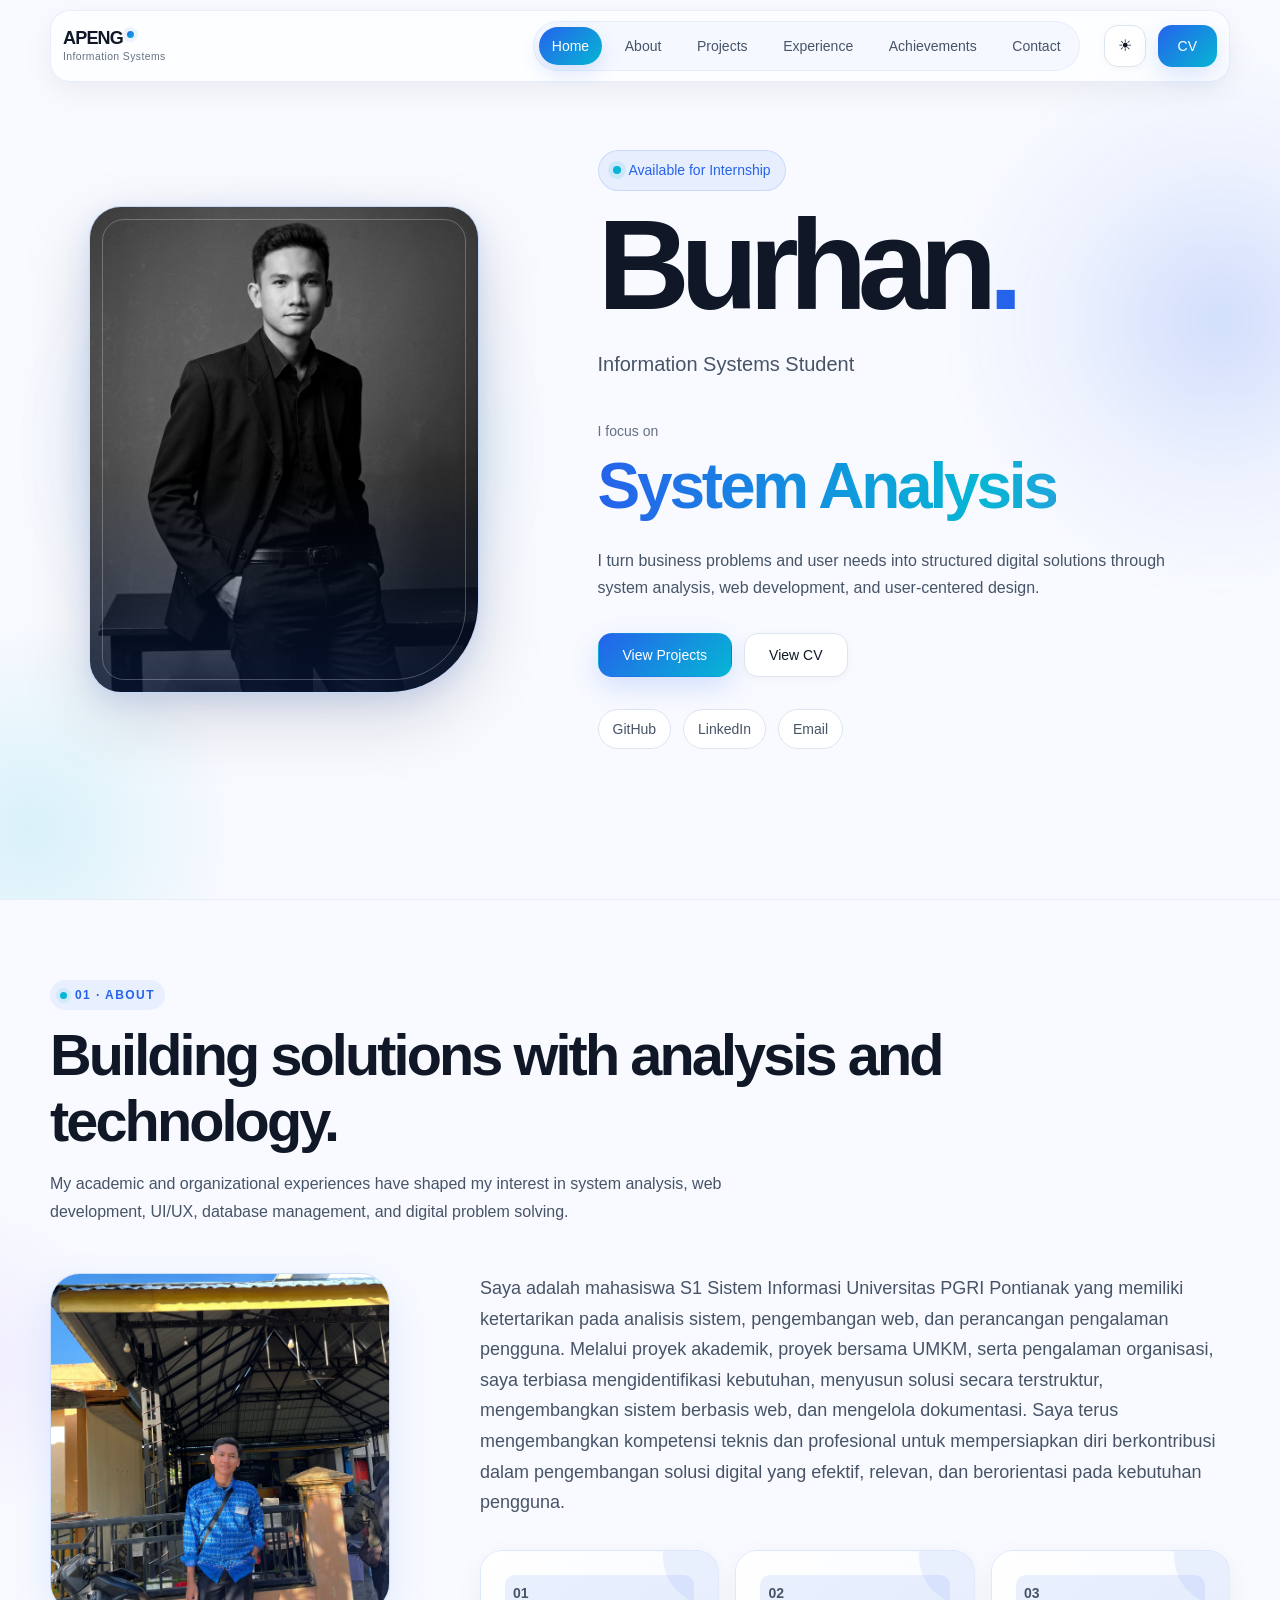
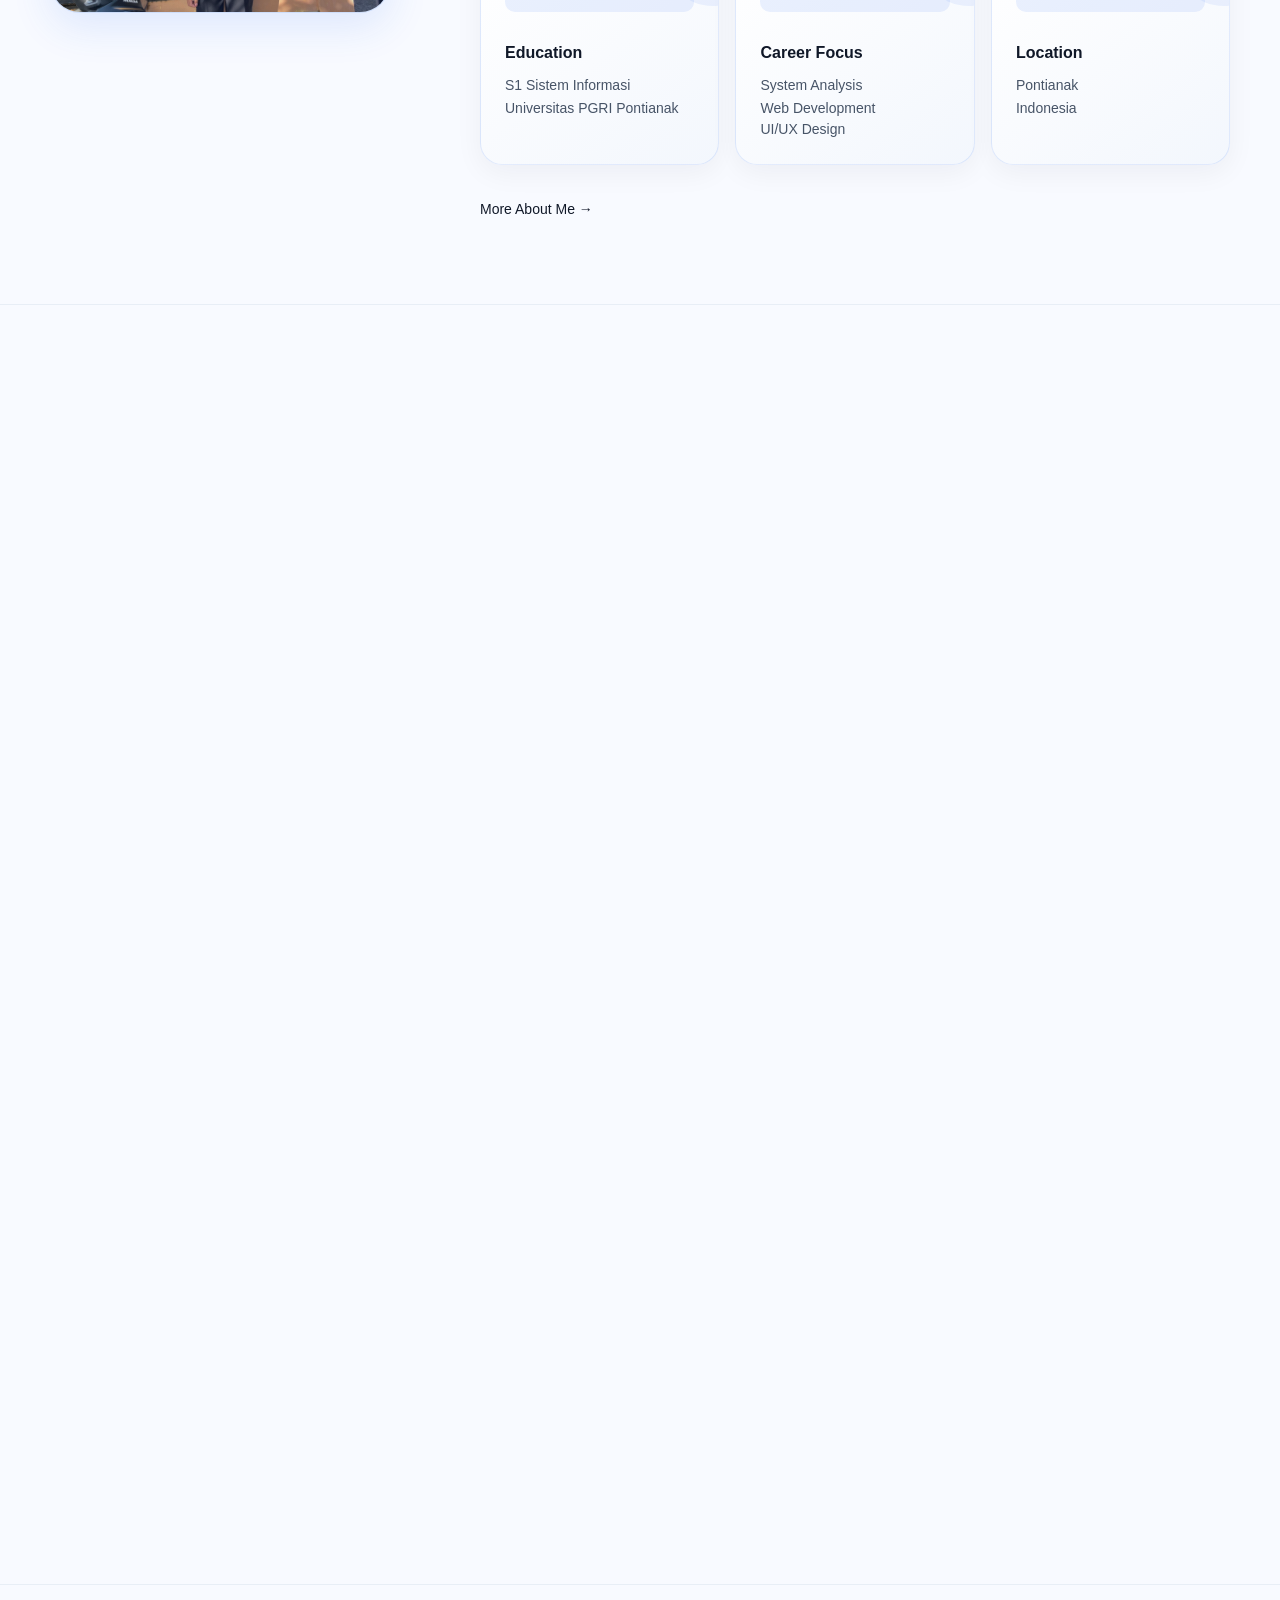
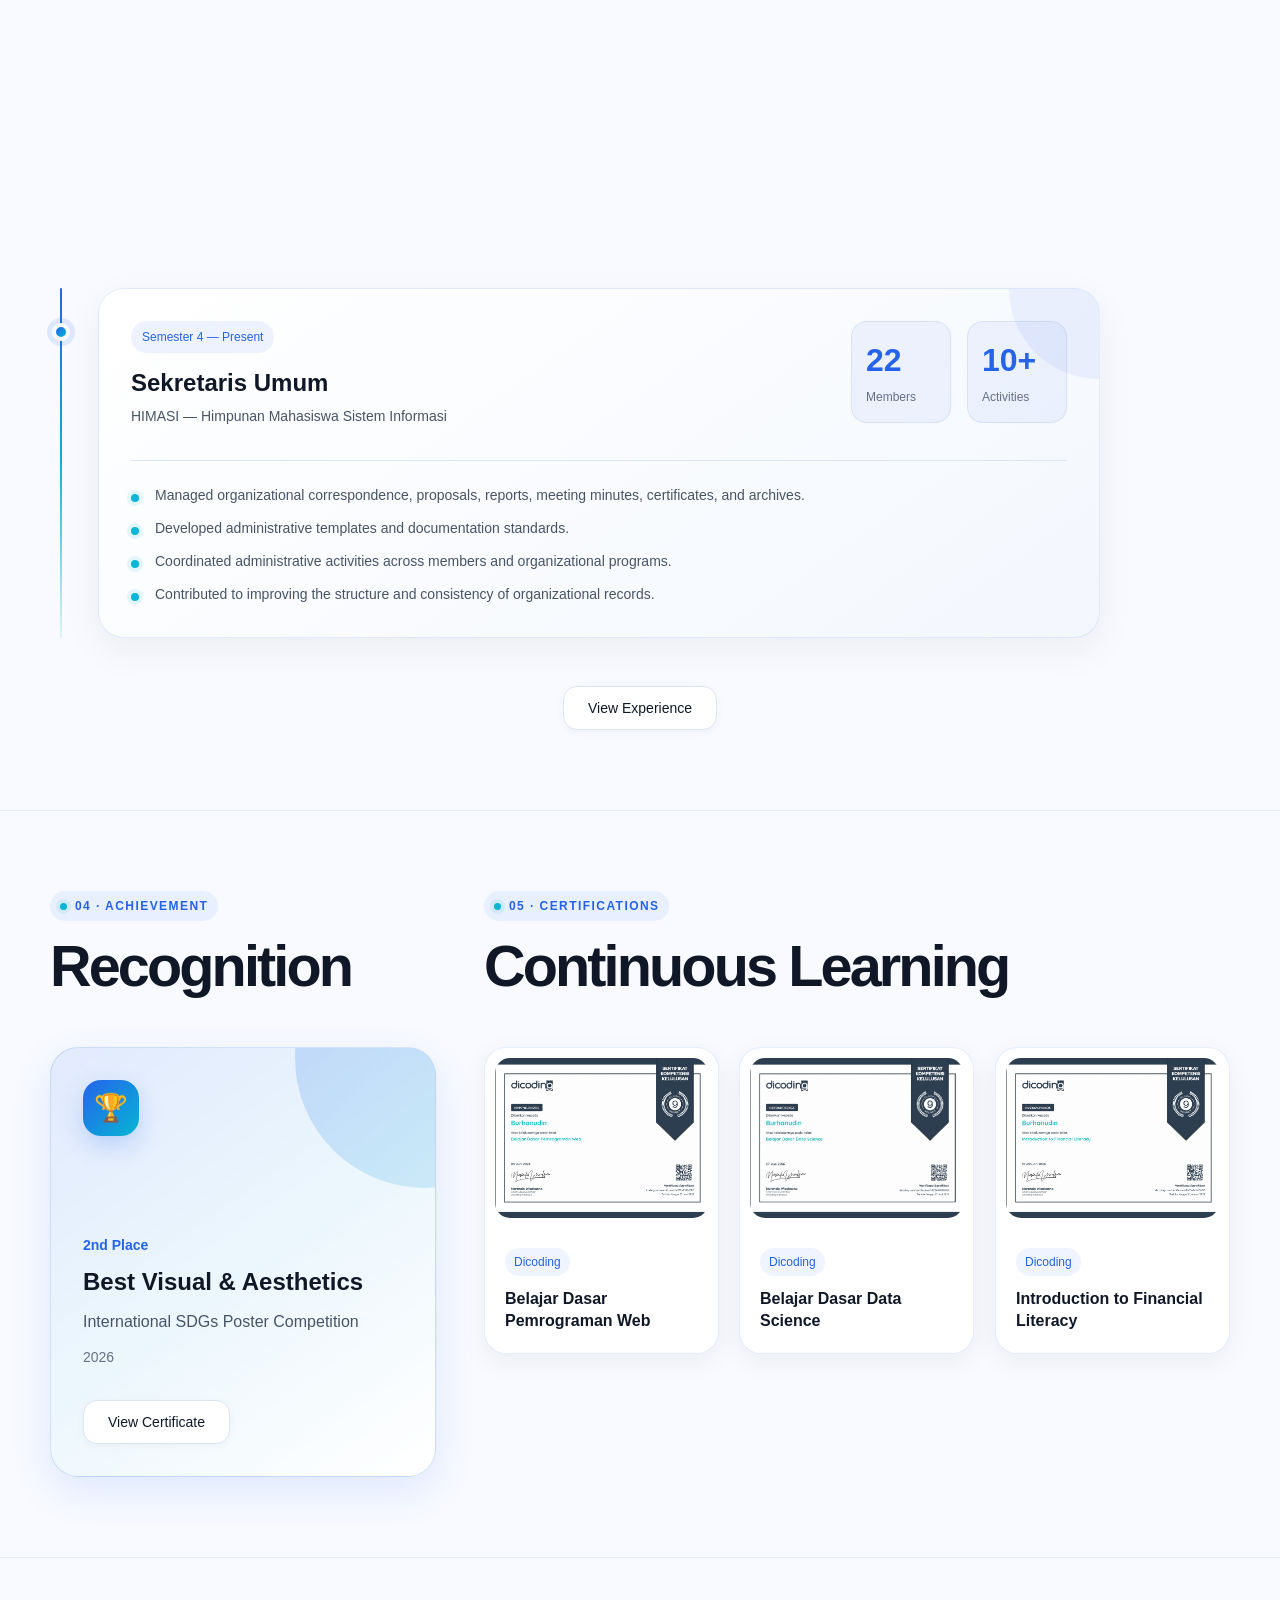
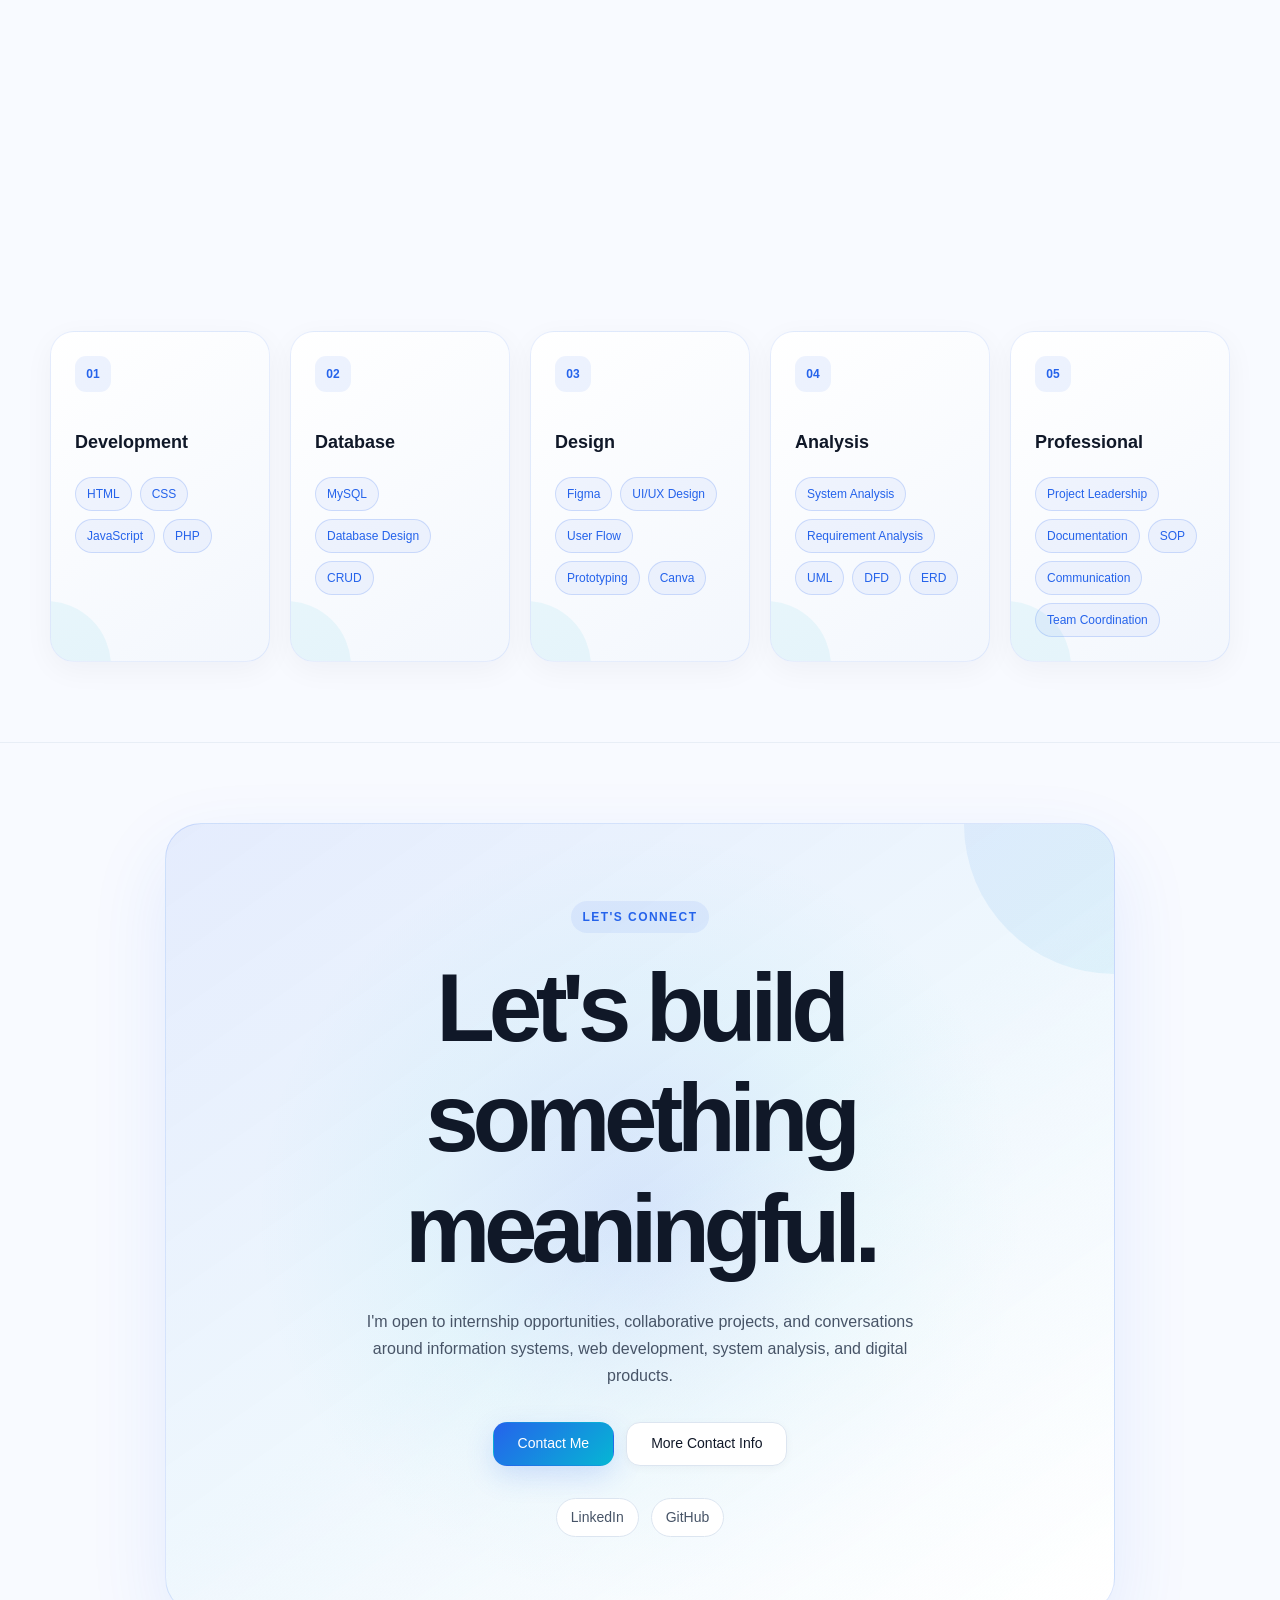
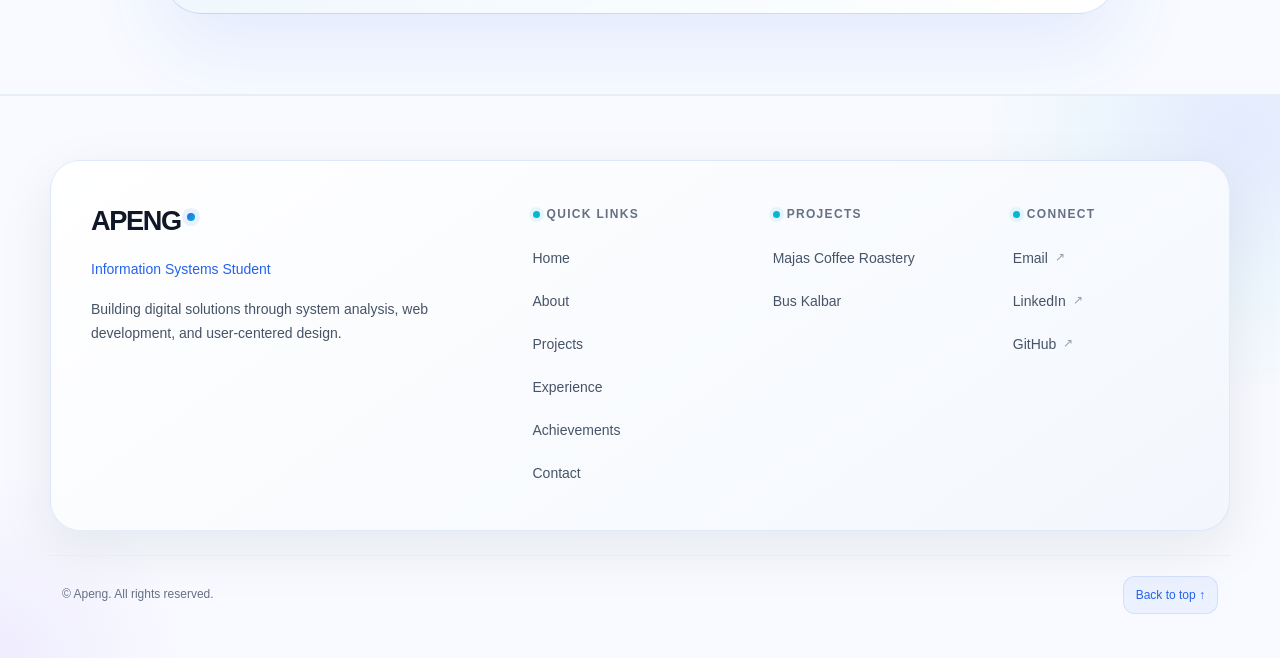
==== index.html @ 3a29b1e9 "Add files via upload" ====
<!DOCTYPE html>
<html lang="id">

<head>

    <meta charset="UTF-8">

    <meta
        name="viewport"
        content="width=device-width, initial-scale=1.0"
    >

    <meta
        name="description"
        content="Portfolio mahasiswa Sistem Informasi yang berfokus pada System Analysis, Web Development, UI/UX Design, dan Project Leadership."
    >

    <meta
        name="keywords"
        content="System Analyst, Web Developer, UI UX, Information Systems, Portfolio, PHP, MySQL, Figma"
    >

    <meta
        name="author"
        content="Apeng"
    >

    <title>
        Apeng | Information Systems Portfolio
    </title>

    <link
        rel="icon"
        href="assets/icons/favicon.svg"
        type="image/svg+xml"
    >


    <!-- =====================================================
         PREVENT THEME FLASH
    ====================================================== -->

    <script>
        (function () {

            const savedTheme =
                localStorage.getItem("portfolio-theme");

            const systemDark =
                window.matchMedia(
                    "(prefers-color-scheme: dark)"
                ).matches;

            if (
                savedTheme === "dark" ||
                (!savedTheme && systemDark)
            ) {

                document.documentElement
                    .classList
                    .add("dark");

            }

        })();
    </script>


    <!-- =====================================================
         CSS
    ====================================================== -->

    <link
        rel="stylesheet"
        href="css/variables.css"
    >

    <link
        rel="stylesheet"
        href="css/theme.css"
    >

    <link
        rel="stylesheet"
        href="css/main.css"
    >

    <link
        rel="stylesheet"
        href="css/navbar.css"
    >

    <link
        rel="stylesheet"
        href="css/footer.css"
    >

    <link
        rel="stylesheet"
        href="css/pages/home.css"
    >

    <link
        rel="stylesheet"
        href="css/animations.css"
    >

    <!-- Responsive wajib paling akhir -->
    <link
        rel="stylesheet"
        href="css/responsive.css"
    >

</head>


<body>


    <!-- =====================================================
         NAVBAR
    ====================================================== -->

    <header
        id="navbar-container"
        class="site-header"
    >
    </header>



    <!-- =====================================================
         MAIN
    ====================================================== -->

    <main>


        <!-- =================================================
             HERO
        ================================================== -->

        <section
            class="hero section"
            id="home"
        >

            <div class="container hero-container">


                <div class="hero-image">

                    <div class="hero-image-wrapper">

                        <img
                            src="assets/images/profile/foto utama.jpg"
                            alt="Foto profil Burhan"
                            loading="eager"
                        >

                    </div>

                </div>



                <div class="hero-content">

                    <p class="hero-greeting">
                        Available for Internship
                    </p>


                    <h1 class="hero-name">
                        Burhan<span class="hero-name-dot">.</span>
                    </h1>


                    <p class="hero-position">
                        Information Systems Student
                    </p>



                    <div class="hero-focus">

                        <span class="hero-focus-label">
                            I focus on
                        </span>

                        <h2
                            class="hero-animated-text"
                            id="animated-text"
                            aria-live="polite"
                        >
                            System Analysis
                        </h2>

                    </div>



                    <p class="hero-description">
                        I turn business problems and user needs into
                        structured digital solutions through system analysis,
                        web development, and user-centered design.
                    </p>



                    <div class="hero-actions">

                        <a
                            href="#projects"
                            class="btn btn-primary"
                        >
                            View Projects
                        </a>

                        <a
                            href="assets/documents/cv.pdf"
                            class="btn btn-secondary"
                            target="_blank"
                            rel="noopener noreferrer"
                        >
                            View CV
                        </a>

                    </div>



                    <div class="hero-socials">

                        <a
                            href="#"
                            aria-label="GitHub"
                            class="social-link"
                            target="_blank"
                            rel="noopener noreferrer"
                        >
                            GitHub
                        </a>

                        <a
                            href="#"
                            aria-label="LinkedIn"
                            class="social-link"
                            target="_blank"
                            rel="noopener noreferrer"
                        >
                            LinkedIn
                        </a>

                        <a
                            href="mailto:burhanudinpmk@gmail.com"
                            aria-label="Email"
                            class="social-link"
                        >
                            Email
                        </a>

                    </div>

                </div>

            </div>

        </section>



        <!-- =================================================
             ABOUT
        ================================================== -->

        <section
            class="about section"
            id="about"
        >

            <div class="container">

                <div class="section-header reveal">

                    <span class="section-number">
                        01 · About
                    </span>

                    <h2 class="section-title">
                        Building solutions with analysis and technology.
                    </h2>

                    <p class="section-description">
                        My academic and organizational experiences have
                        shaped my interest in system analysis,
                        web development, UI/UX, database management,
                        and digital problem solving.
                    </p>

                </div>



                <div class="about-layout">


                    <div class="about-image reveal reveal-left">

                        <img
                            src="assets/images/profile/fotokece.jpeg"
                            alt="Burhan - Mahasiswa Sistem Informasi"
                            loading="lazy"
                        >

                    </div>



                    <div class="about-content reveal reveal-right">

                        <p class="about-description">
                            Saya adalah mahasiswa S1 Sistem Informasi Universitas PGRI Pontianak
                            yang memiliki ketertarikan pada analisis sistem, pengembangan web,
                            dan perancangan pengalaman pengguna. Melalui proyek akademik,
                            proyek bersama UMKM, serta pengalaman organisasi, saya terbiasa
                            mengidentifikasi kebutuhan, menyusun solusi secara terstruktur,
                            mengembangkan sistem berbasis web, dan mengelola dokumentasi.
                            Saya terus mengembangkan kompetensi teknis dan profesional untuk
                            mempersiapkan diri berkontribusi dalam pengembangan solusi digital
                            yang efektif, relevan, dan berorientasi pada kebutuhan pengguna.
                        </p>



                        <div class="about-cards">

                            <article class="info-card">

                                <span class="info-card-icon">
                                    01
                                </span>

                                <h3>
                                    Education
                                </h3>

                                <p>
                                    S1 Sistem Informasi
                                </p>

                                <span>
                                    Universitas PGRI Pontianak
                                </span>

                            </article>



                            <article class="info-card">

                                <span class="info-card-icon">
                                    02
                                </span>

                                <h3>
                                    Career Focus
                                </h3>

                                <p>
                                    System Analysis
                                </p>

                                <span>
                                    Web Development
                                </span>

                                <span>
                                    UI/UX Design
                                </span>

                            </article>



                            <article class="info-card">

                                <span class="info-card-icon">
                                    03
                                </span>

                                <h3>
                                    Location
                                </h3>

                                <p>
                                    Pontianak
                                </p>

                                <span>
                                    Indonesia
                                </span>

                            </article>

                        </div>



                        <a
                            href="about.html"
                            class="text-link"
                        >
                            More About Me →
                        </a>

                    </div>

                </div>

            </div>

        </section>



        <!-- =================================================
             FEATURED PROJECTS
        ================================================== -->

        <section
            class="projects section"
            id="projects"
        >

            <div class="container">

                <div class="section-header reveal">

                    <span class="section-number">
                        02 · Projects
                    </span>

                    <h2 class="section-title">
                        Selected work that shows how I solve problems.
                    </h2>

                    <p class="section-description">
                        Projects focused on system analysis,
                        web development, user experience,
                        and real-world implementation.
                    </p>

                </div>



                <div class="projects-grid">


                    <!-- MAJAS COFFEE -->

                    <article class="project-card reveal">

                        <a
                            href="projects/majas-coffee-roastery.html"
                            class="project-image"
                        >

                            <img
                                src="assets/images/projects/majas/web.jpg"
                                alt="Website Majas Coffee Roastery"
                                loading="lazy"
                            >

                            <span class="project-category">
                                Real Client Project
                            </span>

                        </a>


                        <div class="project-content">

                            <span class="project-number">
                                01
                            </span>

                            <h3 class="project-title">
                                Majas Coffee Roastery
                            </h3>

                            <p class="project-description">
                                Dynamic company profile and product
                                management system developed for a real
                                UMKM client to strengthen digital presence,
                                information clarity, and catalog management.
                            </p>


                            <div class="project-tags">

                                <span>PHP</span>
                                <span>MySQL</span>
                                <span>JavaScript</span>
                                <span>System Analysis</span>

                            </div>


                            <div class="project-footer">

                                <span class="project-role">
                                    Project Leader & Developer
                                </span>

                                <a
                                    href="projects/majas-coffee-roastery.html"
                                    class="text-link"
                                >
                                    View Case Study →
                                </a>

                            </div>

                        </div>

                    </article>



                    <!-- BUS KALBAR -->

                    <article class="project-card reveal">

                        <a
                            href="projects/bus-kalbar.html"
                            class="project-image"
                        >

                            <img
                                src="assets/images/projects/bus-kalbar/buskalbar desain.jpg"
                                alt="UI UX Bus Kalbar"
                                loading="lazy"
                            >

                            <span class="project-category">
                                UI/UX Project
                            </span>

                        </a>


                        <div class="project-content">

                            <span class="project-number">
                                02
                            </span>

                            <h3 class="project-title">
                                Bus Kalbar
                            </h3>

                            <p class="project-description">
                                Mobile bus ticket booking concept designed
                                to simplify the reservation flow from bus
                                search and seat selection to payment
                                and digital ticket.
                            </p>


                            <div class="project-tags">

                                <span>Figma</span>
                                <span>User Flow</span>
                                <span>Prototype</span>
                                <span>Usability Testing</span>

                            </div>


                            <div class="project-footer">

                                <span class="project-role">
                                    Individual UI/UX Project
                                </span>

                                <a
                                    href="projects/bus-kalbar.html"
                                    class="text-link"
                                >
                                    View Case Study →
                                </a>

                            </div>

                        </div>

                    </article>

                </div>



                <div class="section-action reveal">

                    <a
                        href="projects.html"
                        class="btn btn-secondary"
                    >
                        Explore All Projects
                    </a>

                </div>

            </div>

        </section>



        <!-- =================================================
             EXPERIENCE
        ================================================== -->

        <section
            class="experience section"
            id="experience"
        >

            <div class="container">

                <div class="section-header reveal">

                    <span class="section-number">
                        03 · Experience
                    </span>

                    <h2 class="section-title">
                        Leadership, documentation,
                        and organizational systems.
                    </h2>

                </div>



                <div class="experience-timeline">

                    <article class="experience-item reveal">

                        <div class="timeline-marker"></div>


                        <div class="experience-content">

                            <div class="experience-header">

                                <div>

                                    <span class="experience-period">
                                        Semester 4 — Present
                                    </span>

                                    <h3>
                                        Sekretaris Umum
                                    </h3>

                                    <p class="experience-organization">
                                        HIMASI — Himpunan Mahasiswa Sistem Informasi
                                    </p>

                                </div>



                                <div class="experience-stats">

                                    <div class="stat">

                                        <strong>
                                            22
                                        </strong>

                                        <span>
                                            Members
                                        </span>

                                    </div>

                                    <div class="stat">

                                        <strong>
                                            10+
                                        </strong>

                                        <span>
                                            Activities
                                        </span>

                                    </div>

                                </div>

                            </div>



                            <ul class="experience-list">

                                <li>
                                    Managed organizational correspondence,
                                    proposals, reports, meeting minutes,
                                    certificates, and archives.
                                </li>

                                <li>
                                    Developed administrative templates
                                    and documentation standards.
                                </li>

                                <li>
                                    Coordinated administrative activities
                                    across members and organizational programs.
                                </li>

                                <li>
                                    Contributed to improving the structure
                                    and consistency of organizational records.
                                </li>

                            </ul>

                        </div>

                    </article>

                </div>



                <div class="section-action reveal">

                    <a
                        href="experience.html"
                        class="btn btn-secondary"
                    >
                        View Experience
                    </a>

                </div>

            </div>

        </section>



        <!-- =================================================
             ACHIEVEMENT & CERTIFICATIONS
        ================================================== -->

        <section
            class="credentials section"
            id="achievements"
        >

            <div class="container">


                <div class="credentials-grid">


                    <!-- =====================================
                         ACHIEVEMENT
                    ====================================== -->

                    <div class="achievement-area">


                        <div class="section-header reveal">

                            <span class="section-number">
                                04 · Achievement
                            </span>

                            <h2 class="section-title">
                                Recognition
                            </h2>

                        </div>



                        <article class="achievement-card reveal">

                            <div class="achievement-icon">
                                🏆
                            </div>

                            <span class="achievement-place">
                                2nd Place
                            </span>

                            <h3>
                                Best Visual &amp; Aesthetics
                            </h3>

                            <p>
                                International SDGs Poster Competition
                            </p>

                            <span class="achievement-year">
                                2026
                            </span>


                            <!--
                                Hanya membuka modal viewer.
                                Tidak memiliki link download.
                            -->

                            <button
                                type="button"
                                class="btn btn-secondary certificate-trigger"
                                data-certificate="assets/images/achievements/sertifikat-poster.jpeg"
                                data-title="2nd Place — Best Visual & Aesthetics"
                                data-provider="International SDGs Poster Competition"
                                aria-label="View SDGs competition certificate"
                            >
                                View Certificate
                            </button>

                        </article>

                    </div>



                    <!-- =====================================
                         CERTIFICATIONS
                    ====================================== -->

                    <div
                        class="certifications-area"
                        id="certifications"
                    >


                        <div class="section-header reveal">

                            <span class="section-number">
                                05 · Certifications
                            </span>

                            <h2 class="section-title">
                                Continuous Learning
                            </h2>

                        </div>



                        <div class="certifications-grid">


                            <!-- =============================
                                 DICODING WEB
                            ============================== -->

                            <article class="certificate-card reveal">

                                <button
                                    type="button"
                                    class="certificate-preview certificate-trigger"
                                    data-certificate="assets/images/certifications/sertifikat-web.jpg"
                                    data-title="Belajar Dasar Pemrograman Web"
                                    data-provider="Dicoding Indonesia"
                                    aria-label="View certificate Belajar Dasar Pemrograman Web"
                                >

                                    <img
                                        src="assets/images/certifications/sertifikat-web.jpg"
                                        alt="Sertifikat Belajar Dasar Pemrograman Web Dicoding"
                                        loading="lazy"
                                        draggable="false"
                                    >

                                </button>


                                <div class="certificate-info">

                                    <span>
                                        Dicoding
                                    </span>

                                    <h3>
                                        Belajar Dasar Pemrograman Web
                                    </h3>

                                </div>

                            </article>



                            <!-- =============================
                                 DATA SCIENCE
                            ============================== -->

                            <article class="certificate-card reveal">

                                <button
                                    type="button"
                                    class="certificate-preview certificate-trigger"
                                    data-certificate="assets/images/certifications/sertifikat-datascientice.jpeg"
                                    data-title="Belajar Dasar Data Science"
                                    data-provider="Dicoding Indonesia"
                                    aria-label="View certificate Belajar Dasar Data Science"
                                >

                                    <img
                                        src="assets/images/certifications/sertifikat-datascientice.jpeg"
                                        alt="Sertifikat Belajar Dasar Data Science Dicoding"
                                        loading="lazy"
                                        draggable="false"
                                    >

                                </button>


                                <div class="certificate-info">

                                    <span>
                                        Dicoding
                                    </span>

                                    <h3>
                                        Belajar Dasar Data Science
                                    </h3>

                                </div>

                            </article>



                            <!-- =============================
                                 FINANCIAL LITERACY
                            ============================== -->

                            <article class="certificate-card reveal">

                                <button
                                    type="button"
                                    class="certificate-preview certificate-trigger"
                                    data-certificate="assets/images/certifications/sertifikat-finacy.jpg"
                                    data-title="Introduction to Financial Literacy"
                                    data-provider="Dicoding Indonesia"
                                    aria-label="View certificate Introduction to Financial Literacy"
                                >

                                    <img
                                        src="assets/images/certifications/sertifikat-finacy.jpg"
                                        alt="Sertifikat Introduction to Financial Literacy Dicoding"
                                        loading="lazy"
                                        draggable="false"
                                    >

                                </button>


                                <div class="certificate-info">

                                    <span>
                                        Dicoding
                                    </span>

                                    <h3>
                                        Introduction to Financial Literacy
                                    </h3>

                                </div>

                            </article>

                        </div>

                    </div>

                </div>

            </div>

        </section>

                <!-- =================================================
             SKILLS
        ================================================== -->

        <section
            class="skills section"
            id="skills"
        >

            <div class="container">

                <div class="section-header reveal">

                    <span class="section-number">
                        06 · Skills
                    </span>

                    <h2 class="section-title">
                        Tools and skills I use to build solutions.
                    </h2>

                    <p class="section-description">
                        Technical and professional competencies developed
                        through academic projects, organizational experience,
                        independent learning, and real-world implementation.
                    </p>

                </div>


                <div class="skills-grid">


                    <!-- =============================
                         DEVELOPMENT
                    ============================== -->

                    <article class="skill-card reveal">

                        <span class="skill-number">
                            01
                        </span>

                        <h3>
                            Development
                        </h3>

                        <div class="skill-tags">

                            <span>HTML</span>
                            <span>CSS</span>
                            <span>JavaScript</span>
                            <span>PHP</span>

                        </div>

                    </article>


                    <!-- =============================
                         DATABASE
                    ============================== -->

                    <article class="skill-card reveal">

                        <span class="skill-number">
                            02
                        </span>

                        <h3>
                            Database
                        </h3>

                        <div class="skill-tags">

                            <span>MySQL</span>
                            <span>Database Design</span>
                            <span>CRUD</span>

                        </div>

                    </article>


                    <!-- =============================
                         DESIGN
                    ============================== -->

                    <article class="skill-card reveal">

                        <span class="skill-number">
                            03
                        </span>

                        <h3>
                            Design
                        </h3>

                        <div class="skill-tags">

                            <span>Figma</span>
                            <span>UI/UX Design</span>
                            <span>User Flow</span>
                            <span>Prototyping</span>
                            <span>Canva</span>

                        </div>

                    </article>


                    <!-- =============================
                         ANALYSIS
                    ============================== -->

                    <article class="skill-card reveal">

                        <span class="skill-number">
                            04
                        </span>

                        <h3>
                            Analysis
                        </h3>

                        <div class="skill-tags">

                            <span>System Analysis</span>
                            <span>Requirement Analysis</span>
                            <span>UML</span>
                            <span>DFD</span>
                            <span>ERD</span>

                        </div>

                    </article>


                    <!-- =============================
                         PROFESSIONAL
                    ============================== -->

                    <article class="skill-card reveal">

                        <span class="skill-number">
                            05
                        </span>

                        <h3>
                            Professional
                        </h3>

                        <div class="skill-tags">

                            <span>Project Leadership</span>
                            <span>Documentation</span>
                            <span>SOP</span>
                            <span>Communication</span>
                            <span>Team Coordination</span>

                        </div>

                    </article>

                </div>

            </div>

        </section>



        <!-- =================================================
             CONTACT CTA
        ================================================== -->

        <section
            class="contact-cta section"
            id="contact"
        >

            <div class="container">

                <div class="contact-content reveal">

                    <span class="contact-label">
                        LET'S CONNECT
                    </span>


                    <h2>
                        Let's build something meaningful.
                    </h2>


                    <p>
                        I'm open to internship opportunities,
                        collaborative projects, and conversations
                        around information systems, web development,
                        system analysis, and digital products.
                    </p>


                    <div class="contact-actions">

                        <a
                            href="mailto:burhanudinpmk@gmail.com"
                            class="btn btn-primary"
                        >
                            Contact Me
                        </a>

                        <a
                            href="contact.html"
                            class="btn btn-secondary"
                        >
                            More Contact Info
                        </a>

                    </div>


                    <div class="contact-socials">

                        <a
                            href="#"
                            target="_blank"
                            rel="noopener noreferrer"
                            aria-label="LinkedIn"
                        >
                            LinkedIn
                        </a>

                        <a
                            href="#"
                            target="_blank"
                            rel="noopener noreferrer"
                            aria-label="GitHub"
                        >
                            GitHub
                        </a>

                    </div>

                </div>

            </div>

        </section>


    </main>



    <!-- =====================================================
         FOOTER
         Loaded from components/footer.html
    ====================================================== -->

    <footer
        id="footer-container"
        class="site-footer"
    >
    </footer>



    <!-- =====================================================
         CERTIFICATE VIEWER MODAL

         Semua sertifikat dibuka di sini.
         Tidak ada tombol download.
         Tidak ada View Credential.
    ====================================================== -->

    <div
        class="certificate-modal"
        id="certificate-modal"
        role="dialog"
        aria-modal="true"
        aria-labelledby="certificate-modal-title"
        aria-describedby="certificate-modal-provider"
        hidden
    >


        <!-- =============================================
             DARK OVERLAY
        ============================================== -->

        <div
            class="certificate-modal-overlay"
            data-close-modal
        >
        </div>



        <!-- =============================================
             MODAL CONTENT
        ============================================== -->

        <div
            class="certificate-modal-content"
            role="document"
        >


            <!-- CLOSE BUTTON -->

            <button
                type="button"
                class="certificate-modal-close"
                id="certificate-modal-close"
                aria-label="Close certificate viewer"
            >
                <span aria-hidden="true">
                    ×
                </span>
            </button>



            <!-- CERTIFICATE VIEWER -->

            <div class="certificate-viewer">

                <img
                    id="certificate-modal-image"
                    src=""
                    alt=""
                    draggable="false"
                >

            </div>



            <!-- CERTIFICATE INFORMATION -->

            <div class="certificate-modal-info">

                <span class="certificate-modal-label">
                    CERTIFICATE
                </span>

                <h3 id="certificate-modal-title">
                    Certificate
                </h3>

                <p id="certificate-modal-provider">
                </p>

                <p class="certificate-modal-note">
                    Certificate displayed for portfolio verification.
                </p>

            </div>

        </div>

    </div>



    <!-- =====================================================
         BACK TO TOP
    ====================================================== -->

    <button
        type="button"
        id="back-to-top"
        class="back-to-top"
        aria-label="Back to top"
        title="Back to top"
    >
        <span aria-hidden="true">
            ↑
        </span>
    </button>



    <!-- =====================================================
         JAVASCRIPT
    ====================================================== -->


    <!-- Navbar + Footer component loader -->

    <script
        src="js/components.js"
        defer
    ></script>


    <!-- Global -->

    <script
        src="js/main.js"
        defer
    ></script>


    <!-- Theme -->

    <script
        src="js/theme.js"
        defer
    ></script>


    <!-- Navbar -->

    <script
        src="js/navbar.js"
        defer
    ></script>


    <!-- Animated Hero Text -->

    <script
        src="js/text-animation.js"
        defer
    ></script>


    <!-- Scroll Animation -->

    <script
        src="js/scroll-animation.js"
        defer
    ></script>


</body>

</html>
---- css/variables.css ----
/* =========================================================
   VARIABLES.CSS
   Final Design Tokens
   Modern Portfolio UI
   Blue / Cyan / Violet
========================================================= */

:root {

    /* =====================================================
       FONT FAMILY
    ====================================================== */

    --font-primary:
        "Inter",
        "Segoe UI",
        Arial,
        Helvetica,
        sans-serif;


    /* =====================================================
       FONT SIZE
    ====================================================== */

    --font-size-xs: 0.75rem;
    --font-size-sm: 0.875rem;
    --font-size-base: 1rem;
    --font-size-md: 1.125rem;
    --font-size-lg: 1.25rem;
    --font-size-xl: 1.5rem;
    --font-size-2xl: 2rem;
    --font-size-3xl: 2.75rem;
    --font-size-4xl: 4rem;


    /* =====================================================
       FONT WEIGHT
    ====================================================== */

    --font-weight-regular: 400;
    --font-weight-medium: 500;
    --font-weight-semibold: 600;
    --font-weight-bold: 700;


    /* =====================================================
       LINE HEIGHT
    ====================================================== */

    --line-height-tight: 1.15;
    --line-height-normal: 1.5;
    --line-height-relaxed: 1.7;


    /* =====================================================
       LETTER SPACING
    ====================================================== */

    --tracking-tight: -0.04em;
    --tracking-normal: 0;
    --tracking-wide: 0.08em;
    --tracking-wider: 0.12em;


    /* =====================================================
       BRAND COLORS
    ====================================================== */

    --color-primary: #2563eb;

    --color-primary-light: #3b82f6;

    --color-primary-soft: #60a5fa;

    --color-primary-dark: #1d4ed8;


    --color-secondary: #06b6d4;

    --color-secondary-light: #22d3ee;

    --color-secondary-dark: #0891b2;


    --color-violet: #7c3aed;

    --color-violet-light: #8b5cf6;

    --color-violet-dark: #6d28d9;


    /* =====================================================
       STATUS COLORS
       Bisa dipakai nanti jika dibutuhkan
    ====================================================== */

    --color-success: #10b981;

    --color-warning: #f59e0b;

    --color-danger: #ef4444;

    --color-info: #0ea5e9;


    /* =====================================================
       BRAND GRADIENTS
    ====================================================== */

    --gradient-primary:
        linear-gradient(
            135deg,
            #2563eb 0%,
            #06b6d4 100%
        );


    --gradient-secondary:
        linear-gradient(
            135deg,
            #2563eb 0%,
            #7c3aed 100%
        );


    --gradient-blue-violet:
        linear-gradient(
            135deg,
            #3b82f6 0%,
            #8b5cf6 100%
        );


    --gradient-cyan-violet:
        linear-gradient(
            135deg,
            #06b6d4 0%,
            #7c3aed 100%
        );


    --gradient-text:
        linear-gradient(
            90deg,
            #2563eb 0%,
            #06b6d4 50%,
            #7c3aed 100%
        );


    /* =====================================================
       LIGHT ACCENT BACKGROUNDS
       Digunakan untuk badge/card/tag
    ====================================================== */

    --color-primary-alpha-04:
        rgba(37, 99, 235, 0.04);

    --color-primary-alpha-05:
        rgba(37, 99, 235, 0.05);

    --color-primary-alpha-06:
        rgba(37, 99, 235, 0.06);

    --color-primary-alpha-08:
        rgba(37, 99, 235, 0.08);

    --color-primary-alpha-10:
        rgba(37, 99, 235, 0.10);

    --color-primary-alpha-12:
        rgba(37, 99, 235, 0.12);

    --color-primary-alpha-15:
        rgba(37, 99, 235, 0.15);

    --color-primary-alpha-18:
        rgba(37, 99, 235, 0.18);

    --color-primary-alpha-20:
        rgba(37, 99, 235, 0.20);

    --color-primary-alpha-25:
        rgba(37, 99, 235, 0.25);

    --color-primary-alpha-30:
        rgba(37, 99, 235, 0.30);


    --color-secondary-alpha-05:
        rgba(6, 182, 212, 0.05);

    --color-secondary-alpha-08:
        rgba(6, 182, 212, 0.08);

    --color-secondary-alpha-10:
        rgba(6, 182, 212, 0.10);

    --color-secondary-alpha-12:
        rgba(6, 182, 212, 0.12);

    --color-secondary-alpha-15:
        rgba(6, 182, 212, 0.15);

    --color-secondary-alpha-20:
        rgba(6, 182, 212, 0.20);


    --color-violet-alpha-05:
        rgba(124, 58, 237, 0.05);

    --color-violet-alpha-08:
        rgba(124, 58, 237, 0.08);

    --color-violet-alpha-10:
        rgba(124, 58, 237, 0.10);

    --color-violet-alpha-15:
        rgba(124, 58, 237, 0.15);


    /* =====================================================
       SPACING SYSTEM
    ====================================================== */

    --space-1: 0.25rem;
    --space-2: 0.5rem;
    --space-3: 0.75rem;
    --space-4: 1rem;
    --space-5: 1.25rem;
    --space-6: 1.5rem;
    --space-7: 1.75rem;
    --space-8: 2rem;
    --space-9: 2.25rem;
    --space-10: 2.5rem;
    --space-12: 3rem;
    --space-14: 3.5rem;
    --space-16: 4rem;
    --space-18: 4.5rem;
    --space-20: 5rem;
    --space-24: 6rem;
    --space-28: 7rem;
    --space-32: 8rem;


    /* =====================================================
       CONTAINER / LAYOUT
    ====================================================== */

    --container-width: 1200px;

    --container-padding: 1.5rem;

    --navbar-height: 72px;


    /* =====================================================
       BORDER RADIUS
       Modern rounded system
    ====================================================== */

    --radius-xs: 6px;

    --radius-sm: 10px;

    --radius-md: 14px;

    --radius-lg: 18px;

    --radius-xl: 22px;

    --radius-2xl: 28px;

    --radius-3xl: 36px;

    --radius-round: 999px;


    /* =====================================================
       BORDER WIDTH
    ====================================================== */

    --border-thin: 1px;

    --border-medium: 2px;


    /* =====================================================
       SHADOW SYSTEM
    ====================================================== */

    --shadow-xs:
        0 2px 8px
        rgba(15, 23, 42, 0.04);


    --shadow-sm:
        0 6px 18px
        rgba(15, 23, 42, 0.06);


    --shadow-md:
        0 12px 35px
        rgba(15, 23, 42, 0.08);


    --shadow-lg:
        0 20px 55px
        rgba(15, 23, 42, 0.12);


    --shadow-xl:
        0 30px 80px
        rgba(15, 23, 42, 0.16);


    /* =====================================================
       BRAND SHADOW
    ====================================================== */

    --shadow-blue:
        0 14px 40px
        rgba(37, 99, 235, 0.12);


    --shadow-blue-hover:
        0 22px 60px
        rgba(37, 99, 235, 0.20);


    --shadow-cyan:
        0 14px 40px
        rgba(6, 182, 212, 0.12);


    --shadow-violet:
        0 14px 40px
        rgba(124, 58, 237, 0.12);


    /* =====================================================
       INNER SHADOW
    ====================================================== */

    --shadow-inner:
        inset 0 1px 0
        rgba(255, 255, 255, 0.10);


    /* =====================================================
       BLUR
    ====================================================== */

    --blur-sm: 8px;

    --blur-md: 14px;

    --blur-lg: 24px;

    --blur-xl: 40px;


    /* =====================================================
       TRANSITION
    ====================================================== */

    --transition-instant: 0.1s ease;

    --transition-fast: 0.2s ease;

    --transition-base: 0.35s ease;

    --transition-slow: 0.6s ease;


    /* =====================================================
       EASING
    ====================================================== */

    --ease-default:
        cubic-bezier(
            0.4,
            0,
            0.2,
            1
        );


    --ease-smooth:
        cubic-bezier(
            0.22,
            1,
            0.36,
            1
        );


    --ease-bounce:
        cubic-bezier(
            0.34,
            1.56,
            0.64,
            1
        );


    /* =====================================================
       ANIMATION
    ====================================================== */

    --animation-fast: 0.4s;

    --animation-base: 0.7s;

    --animation-slow: 1s;


    /* =====================================================
       Z INDEX SYSTEM
    ====================================================== */

    --z-background: -1;

    --z-base: 1;

    --z-content: 10;

    --z-dropdown: 100;

    --z-sticky: 300;

    --z-navbar: 500;

    --z-overlay: 800;

    --z-modal: 1000;

    --z-toast: 1200;


    /* =====================================================
       ICON SIZE
    ====================================================== */

    --icon-xs: 16px;

    --icon-sm: 20px;

    --icon-md: 24px;

    --icon-lg: 32px;

    --icon-xl: 48px;


    /* =====================================================
       BUTTON HEIGHT
    ====================================================== */

    --button-height-sm: 38px;

    --button-height-md: 44px;

    --button-height-lg: 50px;


    /* =====================================================
       CARD PADDING
    ====================================================== */

    --card-padding-sm: 1rem;

    --card-padding-md: 1.5rem;

    --card-padding-lg: 2rem;


    /* =====================================================
       GLASS EFFECT
    ====================================================== */

    --glass-light:
        rgba(255, 255, 255, 0.72);

    --glass-medium:
        rgba(255, 255, 255, 0.82);

    --glass-dark:
        rgba(15, 23, 42, 0.78);


    /* =====================================================
       IMAGE OVERLAY
    ====================================================== */

    --image-overlay-light:
        linear-gradient(
            180deg,
            transparent 55%,
            rgba(37, 99, 235, 0.12)
        );


    --image-overlay-dark:
        linear-gradient(
            180deg,
            transparent 50%,
            rgba(15, 23, 42, 0.28)
        );


    /* =====================================================
       GLOW SYSTEM
    ====================================================== */

    --glow-blue:
        radial-gradient(
            circle,
            rgba(37, 99, 235, 0.16),
            transparent 70%
        );


    --glow-cyan:
        radial-gradient(
            circle,
            rgba(6, 182, 212, 0.12),
            transparent 70%
        );


    --glow-violet:
        radial-gradient(
            circle,
            rgba(124, 58, 237, 0.10),
            transparent 70%
        );

}
---- css/theme.css ----
/* =========================================================
   THEME.CSS
   Final Light / Dark Theme
   Modern Portfolio UI
   Blue / Cyan / Violet
========================================================= */


/* =========================================================
   LIGHT MODE
========================================================= */

:root {

    /* =====================================================
       BACKGROUND
    ====================================================== */

    --color-background:
        #f8faff;

    --color-background-secondary:
        #f4f7fb;


    /* =====================================================
       SURFACE
    ====================================================== */

    --color-surface:
        #ffffff;

    --color-surface-secondary:
        #f3f7fd;

    --color-surface-tertiary:
        #eef4fb;


    /* =====================================================
       TEXT
    ====================================================== */

    --color-text-primary:
        #101828;

    --color-text-secondary:
        #475467;

    --color-text-muted:
        #667085;

    --color-text-soft:
        #98a2b3;


    /* =====================================================
       BORDER
    ====================================================== */

    --color-border:
        #dce5f0;

    --color-border-soft:
        #e8eef6;

    --color-border-strong:
        #b9c8dd;


    /* =====================================================
       CARD
    ====================================================== */

    --color-card-background:
        #ffffff;

    --color-card-secondary:
        #f7faff;


    /* =====================================================
       NAVBAR
    ====================================================== */

    --color-navbar-background:
        rgba(
            248,
            250,
            255,
            0.84
        );


    --color-navbar-border:
        rgba(
            37,
            99,
            235,
            0.08
        );


    /* =====================================================
       IMAGE
    ====================================================== */

    --color-image-placeholder:
        #eaf1fb;


    /* =====================================================
       OVERLAY
    ====================================================== */

    --color-overlay:
        rgba(
            15,
            23,
            42,
            0.72
        );


    /* =====================================================
       ACCENT
    ====================================================== */

    --color-accent:
        var(--color-primary);

    --color-accent-hover:
        var(--color-primary-dark);

    --color-accent-text:
        #ffffff;


    /* =====================================================
       SCROLLBAR
    ====================================================== */

    --color-scrollbar-track:
        #eef3f9;

    --color-scrollbar-thumb:
        #b8c7da;

    --color-scrollbar-thumb-hover:
        #94a8c4;


    /* =====================================================
       SELECTION
    ====================================================== */

    --color-selection:
        rgba(
            37,
            99,
            235,
            0.18
        );


    color-scheme:
        light;
}



/* =========================================================
   DARK MODE
========================================================= */

html.dark {

    /* =====================================================
       BACKGROUND
    ====================================================== */

    --color-background:
        #080d18;

    --color-background-secondary:
        #0b1220;


    /* =====================================================
       SURFACE
    ====================================================== */

    --color-surface:
        #0f172a;

    --color-surface-secondary:
        #111c33;

    --color-surface-tertiary:
        #17243b;


    /* =====================================================
       TEXT
    ====================================================== */

    --color-text-primary:
        #f8fafc;

    --color-text-secondary:
        #b7c2d2;

    --color-text-muted:
        #8694a8;

    --color-text-soft:
        #64748b;


    /* =====================================================
       BORDER
    ====================================================== */

    --color-border:
        #1e2c43;

    --color-border-soft:
        #182338;

    --color-border-strong:
        #334766;


    /* =====================================================
       CARD
    ====================================================== */

    --color-card-background:
        #0f172a;

    --color-card-secondary:
        #111c33;


    /* =====================================================
       NAVBAR
    ====================================================== */

    --color-navbar-background:
        rgba(
            8,
            13,
            24,
            0.86
        );


    --color-navbar-border:
        rgba(
            96,
            165,
            250,
            0.12
        );


    /* =====================================================
       IMAGE
    ====================================================== */

    --color-image-placeholder:
        #111c2e;


    /* =====================================================
       OVERLAY
    ====================================================== */

    --color-overlay:
        rgba(
            2,
            6,
            23,
            0.82
        );


    /* =====================================================
       ACCENT
    ====================================================== */

    --color-accent:
        var(--color-primary-light);

    --color-accent-hover:
        var(--color-primary-soft);

    --color-accent-text:
        #ffffff;


    /* =====================================================
       SCROLLBAR
    ====================================================== */

    --color-scrollbar-track:
        #0d1524;

    --color-scrollbar-thumb:
        #31425c;

    --color-scrollbar-thumb-hover:
        #46607f;


    /* =====================================================
       SELECTION
    ====================================================== */

    --color-selection:
        rgba(
            59,
            130,
            246,
            0.24
        );


    color-scheme:
        dark;
}



/* =========================================================
   HTML / BODY
========================================================= */

html {
    background:
        var(--color-background);

    color:
        var(--color-text-primary);
}


body {
    background:
        var(--color-background);

    color:
        var(--color-text-primary);

    transition:
        background-color
            var(--transition-base),
        color
            var(--transition-base);
}



/* =========================================================
   GLOBAL THEME TRANSITION
========================================================= */

body,
header,
nav,
main,
section,
article,
aside,
footer,
div,
button,
a,
input,
textarea,
select {
    transition:
        background-color
            var(--transition-base),
        color
            var(--transition-base),
        border-color
            var(--transition-base);
}



/* =========================================================
   TYPOGRAPHY
========================================================= */

h1,
h2,
h3,
h4,
h5,
h6 {
    color:
        var(--color-text-primary);
}


p {
    color:
        var(--color-text-secondary);
}


small {
    color:
        var(--color-text-muted);
}



/* =========================================================
   LINKS
========================================================= */

a {
    color:
        var(--color-text-primary);
}



/* =========================================================
   FORM ELEMENTS
========================================================= */

input,
textarea,
select {
    background:
        var(--color-surface);

    color:
        var(--color-text-primary);

    border:
        1px solid
        var(--color-border);
}


input::placeholder,
textarea::placeholder {
    color:
        var(--color-text-muted);
}


input:focus,
textarea:focus,
select:focus {
    border-color:
        var(--color-primary);

    outline:
        none;

    box-shadow:
        0 0 0 4px
        rgba(
            37,
            99,
            235,
            0.10
        );
}



/* =========================================================
   SELECTION
========================================================= */

::selection {
    background:
        var(--color-selection);

    color:
        var(--color-text-primary);
}



/* =========================================================
   SCROLLBAR
========================================================= */

::-webkit-scrollbar {
    width: 10px;
}


::-webkit-scrollbar-track {
    background:
        var(--color-scrollbar-track);
}


::-webkit-scrollbar-thumb {
    background:
        var(--color-scrollbar-thumb);

    border:
        2px solid
        var(--color-scrollbar-track);

    border-radius:
        var(--radius-round);
}


::-webkit-scrollbar-thumb:hover {
    background:
        var(--color-scrollbar-thumb-hover);
}



/* =========================================================
   BUTTON THEME
========================================================= */

.btn-primary {
    background:
        var(--gradient-primary);

    color:
        #ffffff;

    border-color:
        transparent;

    box-shadow:
        0 10px 28px
        rgba(
            37,
            99,
            235,
            0.18
        );
}


.btn-primary:hover {
    box-shadow:
        0 16px 38px
        rgba(
            37,
            99,
            235,
            0.28
        );
}


.btn-secondary {
    background:
        var(--color-surface);

    color:
        var(--color-text-primary);

    border:
        1px solid
        var(--color-border);
}


.btn-secondary:hover {
    color:
        var(--color-primary);

    border-color:
        rgba(
            37,
            99,
            235,
            0.30
        );

    background:
        rgba(
            37,
            99,
            235,
            0.06
        );
}


html.dark
.btn-secondary:hover {
    color:
        #60a5fa;

    border-color:
        rgba(
            96,
            165,
            250,
            0.25
        );

    background:
        rgba(
            59,
            130,
            246,
            0.10
        );
}



/* =========================================================
   SECTION NUMBERS / SMALL LABEL
========================================================= */

.section-number {
    color:
        var(--color-primary);

    font-weight:
        var(--font-weight-semibold);
}


html.dark
.section-number {
    color:
        #60a5fa;
}



/* =========================================================
   TEXT LINK
========================================================= */

.text-link {
    color:
        var(--color-text-primary);
}


.text-link:hover {
    color:
        var(--color-primary);
}


html.dark
.text-link:hover {
    color:
        #60a5fa;
}



/* =========================================================
   CARD BASE
========================================================= */

.info-card,
.project-card,
.skill-card,
.achievement-card,
.certificate-card,
.experience-content {
    background-color:
        var(--color-card-background);

    border-color:
        var(--color-border);
}



/* =========================================================
   NAVBAR THEME
========================================================= */

.site-header.scrolled {
    background:
        var(--color-navbar-background);

    border-bottom-color:
        var(--color-navbar-border);
}


.theme-toggle {
    color:
        var(--color-text-primary);
}


.theme-toggle:hover {
    background:
        rgba(
            37,
            99,
            235,
            0.07
        );

    border-color:
        rgba(
            37,
            99,
            235,
            0.22
        );
}


html.dark
.theme-toggle:hover {
    background:
        rgba(
            59,
            130,
            246,
            0.10
        );

    border-color:
        rgba(
            96,
            165,
            250,
            0.22
        );
}



/* =========================================================
   CERTIFICATE MODAL THEME
========================================================= */

.certificate-modal-content {
    background:
        var(--color-surface);

    border-color:
        var(--color-border);
}


.certificate-modal-overlay {
    background:
        var(--color-overlay);
}


.certificate-modal-close {
    background:
        var(--color-surface-secondary);

    color:
        var(--color-text-primary);

    border-color:
        var(--color-border);
}


.certificate-modal-close:hover {
    background:
        var(--gradient-primary);

    color:
        #ffffff;

    border-color:
        transparent;
}



/* =========================================================
   BACK TO TOP
========================================================= */

.back-to-top {
    background:
        var(--color-surface);

    color:
        var(--color-text-primary);

    border-color:
        var(--color-border);
}


.back-to-top:hover {
    background:
        var(--gradient-primary);

    color:
        #ffffff;

    border-color:
        transparent;
}



/* =========================================================
   DARK MODE GLOW ADJUSTMENT
========================================================= */

html.dark
.hero::before {
    opacity:
        1.15;
}


html.dark
.hero::after {
    opacity:
        1.1;
}


html.dark
.contact-cta::before {
    opacity:
        1.15;
}



/* =========================================================
   DARK MODE IMAGE
========================================================= */

html.dark
.hero-image-wrapper,
html.dark
.about-image {
    border-color:
        rgba(
            96,
            165,
            250,
            0.18
        );
}



/* =========================================================
   DARK MODE CARD SHADOW
========================================================= */

html.dark
.info-card,
html.dark
.project-card,
html.dark
.skill-card,
html.dark
.certificate-card,
html.dark
.experience-content {

    box-shadow:
        0 10px 35px
        rgba(
            0,
            0,
            0,
            0.22
        );
}



/* =========================================================
   DARK MODE TAGS
========================================================= */

html.dark
.project-tags span,
html.dark
.skill-tags span {

    color:
        #60a5fa;

    border-color:
        rgba(
            96,
            165,
            250,
            0.20
        );

    background:
        rgba(
            59,
            130,
            246,
            0.10
        );
}



/* =========================================================
   DARK MODE ACTIVE / HIGHLIGHT
========================================================= */

html.dark
.project-number,
html.dark
.skill-number,
html.dark
.info-card-icon {

    color:
        #60a5fa;

    background:
        rgba(
            59,
            130,
            246,
            0.11
        );
}



/* =========================================================
   REDUCED MOTION
========================================================= */

@media
(prefers-reduced-motion: reduce) {

    body,
    header,
    nav,
    main,
    section,
    article,
    aside,
    footer,
    div,
    button,
    a,
    input,
    textarea,
    select {
        transition:
            none !important;
    }

}
---- css/main.css ----
/* =========================================================
   MAIN.CSS
   Final Global Styles
   Modern Portfolio UI
========================================================= */


/* =========================================================
   RESET
========================================================= */

*,
*::before,
*::after {
    box-sizing: border-box;

    margin: 0;
    padding: 0;
}


html {
    scroll-behavior: smooth;
}


body {
    min-height: 100vh;

    font-family:
        var(--font-primary);

    font-size:
        var(--font-size-base);

    line-height:
        var(--line-height-normal);

    background:
        var(--color-background);

    color:
        var(--color-text-primary);

    overflow-x: hidden;

    text-rendering:
        optimizeLegibility;

    -webkit-font-smoothing:
        antialiased;
}


/* =========================================================
   MEDIA
========================================================= */

img,
picture,
svg,
video {
    display: block;

    max-width: 100%;
}


img {
    width: 100%;

    height: auto;
}


/* =========================================================
   LINKS
========================================================= */

a {
    color: inherit;

    text-decoration: none;
}


/* =========================================================
   LISTS
========================================================= */

ul,
ol {
    list-style: none;
}


/* =========================================================
   FORM
========================================================= */

button,
input,
textarea,
select {
    font: inherit;
}


button {
    border: none;

    background: none;

    cursor: pointer;
}


/* =========================================================
   ACCESSIBILITY
========================================================= */

:focus-visible {
    outline:
        3px solid
        rgba(37, 99, 235, 0.35);

    outline-offset: 4px;

    border-radius:
        var(--radius-sm);
}


::selection {
    background:
        var(--color-selection);

    color:
        var(--color-text-primary);
}


/* =========================================================
   GLOBAL TYPOGRAPHY
========================================================= */

h1,
h2,
h3,
h4,
h5,
h6 {
    margin: 0;

    color:
        var(--color-text-primary);

    font-weight:
        var(--font-weight-semibold);

    line-height:
        var(--line-height-tight);
}


p {
    margin: 0;

    color:
        var(--color-text-secondary);

    line-height:
        var(--line-height-relaxed);
}


/* =========================================================
   CONTAINER
========================================================= */

.container {
    width:
        min(
            calc(
                100% -
                (var(--container-padding) * 2)
            ),
            var(--container-width)
        );

    margin-inline: auto;
}


/* =========================================================
   SECTION
========================================================= */

.section {
    position: relative;

    padding-block:
        var(--space-20);

    border-bottom:
        1px solid
        var(--color-border-soft);
}


/* =========================================================
   SECTION HEADER
========================================================= */

.section-header {
    position: relative;

    margin-bottom:
        var(--space-12);
}


.section-number {
    display: inline-flex;

    align-items: center;

    gap: 8px;

    margin-bottom:
        var(--space-3);

    padding:
        6px
        10px;

    border-radius:
        var(--radius-round);

    background:
        rgba(37, 99, 235, 0.07);

    color:
        var(--color-primary);

    font-size:
        var(--font-size-xs);

    font-weight:
        var(--font-weight-semibold);

    letter-spacing:
        0.12em;

    text-transform: uppercase;
}


.section-number::before {
    content: "";

    width: 7px;
    height: 7px;

    border-radius: 50%;

    background:
        var(--color-secondary);

    box-shadow:
        0 0 0 4px
        rgba(6, 182, 212, 0.10);
}


.section-title {
    max-width: 900px;

    font-size:
        clamp(
            2.2rem,
            5vw,
            3.6rem
        );

    letter-spacing:
        -0.05em;
}


.section-description {
    max-width: 680px;

    margin-top:
        var(--space-4);

    color:
        var(--color-text-secondary);

    font-size:
        var(--font-size-base);
}


/* =========================================================
   BUTTON SYSTEM
========================================================= */

.btn {
    position: relative;

    display: inline-flex;

    align-items: center;

    justify-content: center;

    gap:
        var(--space-2);

    min-height:
        var(--button-height-md);

    padding-inline:
        var(--space-6);

    border-radius:
        14px;

    border:
        1px solid
        transparent;

    font-size:
        var(--font-size-sm);

    font-weight:
        var(--font-weight-medium);

    white-space: nowrap;

    overflow: hidden;

    transition:
        transform
            var(--transition-fast),
        box-shadow
            var(--transition-fast),
        border-color
            var(--transition-fast),
        background-color
            var(--transition-fast),
        color
            var(--transition-fast);
}


.btn::before {
    content: "";

    position: absolute;

    inset: 0;

    background:
        linear-gradient(
            120deg,
            transparent 25%,
            rgba(255, 255, 255, 0.18),
            transparent 75%
        );

    transform:
        translateX(-130%);

    transition:
        transform
        var(--transition-slow);
}


.btn:hover::before {
    transform:
        translateX(130%);
}


.btn:hover {
    transform:
        translateY(-3px);
}


/* =========================================================
   PRIMARY BUTTON
========================================================= */

.btn-primary {
    background:
        var(--gradient-primary);

    color:
        #ffffff;

    border-color:
        transparent;

    box-shadow:
        0 10px 28px
        rgba(37, 99, 235, 0.18);
}


.btn-primary:hover {
    box-shadow:
        0 16px 40px
        rgba(37, 99, 235, 0.28);
}


/* =========================================================
   SECONDARY BUTTON
========================================================= */

.btn-secondary {
    background:
        var(--color-surface);

    color:
        var(--color-text-primary);

    border-color:
        var(--color-border);

    box-shadow:
        var(--shadow-xs);
}


.btn-secondary:hover {
    color:
        var(--color-primary);

    border-color:
        rgba(37, 99, 235, 0.30);

    background:
        rgba(37, 99, 235, 0.055);

    box-shadow:
        var(--shadow-sm);
}


/* =========================================================
   TEXT LINK
========================================================= */

.text-link {
    position: relative;

    display: inline-flex;

    align-items: center;

    gap:
        var(--space-2);

    padding-bottom:
        4px;

    color:
        var(--color-text-primary);

    font-size:
        var(--font-size-sm);

    font-weight:
        var(--font-weight-medium);
}


.text-link::after {
    content: "";

    position: absolute;

    left: 0;
    bottom: 0;

    width: 100%;
    height: 1px;

    background:
        var(--gradient-primary);

    transform:
        scaleX(0);

    transform-origin:
        right;

    transition:
        transform
        var(--transition-fast);
}


.text-link:hover {
    color:
        var(--color-primary);
}


.text-link:hover::after {
    transform:
        scaleX(1);

    transform-origin:
        left;
}


/* =========================================================
   SECTION ACTION
========================================================= */

.section-action {
    display: flex;

    justify-content: center;

    margin-top:
        var(--space-12);
}


/* =========================================================
   GLOBAL CARD BASE
========================================================= */

.info-card,
.project-card,
.skill-card,
.achievement-card,
.certificate-card,
.experience-content {
    background:
        var(--color-card-background);

    border:
        1px solid
        var(--color-border);

    box-shadow:
        var(--shadow-xs);
}


/* =========================================================
   SOFT PANEL
========================================================= */

.soft-panel {
    border-radius:
        var(--radius-2xl);

    background:
        linear-gradient(
            145deg,
            var(--color-surface),
            var(--color-surface-secondary)
        );

    border:
        1px solid
        var(--color-border-soft);

    box-shadow:
        var(--shadow-sm);
}


/* =========================================================
   GLASS PANEL
========================================================= */

.glass-panel {
    background:
        var(--glass-medium);

    border:
        1px solid
        rgba(255, 255, 255, 0.18);

    backdrop-filter:
        blur(var(--blur-md));

    -webkit-backdrop-filter:
        blur(var(--blur-md));

    box-shadow:
        var(--shadow-md);
}


html.dark
.glass-panel {
    background:
        var(--glass-dark);

    border-color:
        rgba(96, 165, 250, 0.10);
}


/* =========================================================
   BADGE
========================================================= */

.badge {
    display: inline-flex;

    align-items: center;

    justify-content: center;

    gap:
        6px;

    padding:
        6px
        10px;

    border-radius:
        var(--radius-round);

    background:
        rgba(37, 99, 235, 0.07);

    color:
        var(--color-primary);

    border:
        1px solid
        rgba(37, 99, 235, 0.14);

    font-size:
        var(--font-size-xs);

    font-weight:
        var(--font-weight-medium);
}


/* =========================================================
   DIVIDER
========================================================= */

.divider {
    width: 100%;
    height: 1px;

    background:
        linear-gradient(
            90deg,
            transparent,
            var(--color-border),
            transparent
        );
}


/* =========================================================
   BACK TO TOP
========================================================= */

.back-to-top {
    position: fixed;

    right: 24px;
    bottom: 24px;

    z-index:
        var(--z-sticky);

    display: grid;

    place-items: center;

    width: 46px;
    height: 46px;

    border-radius:
        15px;

    border:
        1px solid
        var(--color-border);

    background:
        var(--color-surface);

    color:
        var(--color-text-primary);

    box-shadow:
        var(--shadow-md);

    opacity: 0;

    visibility: hidden;

    transform:
        translateY(18px)
        scale(0.95);

    transition:
        opacity
            var(--transition-fast),
        visibility
            var(--transition-fast),
        transform
            var(--transition-fast),
        background
            var(--transition-fast),
        color
            var(--transition-fast),
        box-shadow
            var(--transition-fast);
}


.back-to-top.show {
    opacity: 1;

    visibility: visible;

    transform:
        translateY(0)
        scale(1);
}


.back-to-top:hover {
    background:
        var(--gradient-primary);

    color:
        #ffffff;

    border-color:
        transparent;

    transform:
        translateY(-4px);

    box-shadow:
        var(--shadow-blue-hover);
}


/* =========================================================
   CERTIFICATE MODAL
========================================================= */

.certificate-modal {
    position: fixed;

    inset: 0;

    z-index:
        var(--z-modal);

    display: grid;

    place-items: center;

    padding:
        var(--space-6);
}


.certificate-modal[hidden] {
    display: none;
}


/* =========================================================
   MODAL OVERLAY
========================================================= */

.certificate-modal-overlay {
    position: absolute;

    inset: 0;

    background:
        var(--color-overlay);

    backdrop-filter:
        blur(var(--blur-md));

    -webkit-backdrop-filter:
        blur(var(--blur-md));
}


/* =========================================================
   MODAL CONTENT
========================================================= */

.certificate-modal-content {
    position: relative;

    z-index: 2;

    width:
        min(
            920px,
            100%
        );

    max-height:
        90vh;

    overflow-y: auto;

    padding:
        var(--space-6);

    border-radius:
        28px;

    background:
        var(--color-surface);

    border:
        1px solid
        rgba(37, 99, 235, 0.15);

    box-shadow:
        0 35px 100px
        rgba(2, 6, 23, 0.28);

    opacity: 0;

    transform:
        translateY(24px)
        scale(0.97);

    transition:
        opacity
            0.25s ease,
        transform
            0.25s ease;
}


.certificate-modal.open
.certificate-modal-content {
    opacity: 1;

    transform:
        translateY(0)
        scale(1);
}


/* =========================================================
   MODAL CLOSE
========================================================= */

.certificate-modal-close {
    position: absolute;

    top: 16px;
    right: 16px;

    z-index: 5;

    display: grid;

    place-items: center;

    width: 42px;
    height: 42px;

    border-radius:
        14px;

    border:
        1px solid
        var(--color-border);

    background:
        var(--color-surface-secondary);

    color:
        var(--color-text-primary);

    font-size:
        1.45rem;

    box-shadow:
        var(--shadow-sm);

    transition:
        transform
            var(--transition-fast),
        background
            var(--transition-fast),
        color
            var(--transition-fast);
}


.certificate-modal-close:hover {
    background:
        var(--gradient-primary);

    color:
        #ffffff;

    transform:
        rotate(6deg)
        scale(1.04);
}


/* =========================================================
   MODAL IMAGE
========================================================= */

.certificate-modal-image {
    overflow: hidden;

    padding:
        10px;

    border-radius:
        20px;

    background:
        var(--color-surface-secondary);

    border:
        1px solid
        var(--color-border);
}


.certificate-modal-image img {
    width: 100%;

    max-height: 62vh;

    object-fit: contain;

    border-radius:
        14px;
}


/* =========================================================
   MODAL INFO
========================================================= */

.certificate-modal-info {
    padding-top:
        var(--space-6);

    text-align: center;
}


.certificate-modal-info h3 {
    margin-bottom:
        var(--space-2);

    font-size:
        var(--font-size-xl);
}


.certificate-modal-info p {
    margin-bottom:
        var(--space-5);

    color:
        var(--color-text-secondary);
}


/* =========================================================
   SCROLLBAR
========================================================= */

::-webkit-scrollbar {
    width: 10px;
}


::-webkit-scrollbar-track {
    background:
        var(--color-scrollbar-track);
}


::-webkit-scrollbar-thumb {
    border:
        2px solid
        var(--color-scrollbar-track);

    border-radius:
        var(--radius-round);

    background:
        var(--color-scrollbar-thumb);
}


::-webkit-scrollbar-thumb:hover {
    background:
        var(--color-scrollbar-thumb-hover);
}


/* =========================================================
   DARK MODE TUNING
========================================================= */

html.dark
.soft-panel {
    background:
        linear-gradient(
            145deg,
            var(--color-surface),
            var(--color-surface-secondary)
        );

    border-color:
        var(--color-border);
}


html.dark
.badge {
    color:
        #60a5fa;

    background:
        rgba(59, 130, 246, 0.10);

    border-color:
        rgba(96, 165, 250, 0.18);
}


html.dark
.text-link:hover {
    color:
        #60a5fa;
}


/* =========================================================
   TABLET
========================================================= */

@media (max-width: 1024px) {

    .section {
        padding-block:
            var(--space-16);
    }


    .section-header {
        margin-bottom:
            var(--space-10);
    }

}


/* =========================================================
   MOBILE
========================================================= */

@media (max-width: 768px) {

    .section {
        padding-block:
            var(--space-12);
    }


    .section-title {
        font-size:
            clamp(
                1.9rem,
                8vw,
                2.8rem
            );
    }


    .section-description {
        font-size:
            var(--font-size-sm);
    }


    .section-action {
        margin-top:
            var(--space-10);
    }


    .certificate-modal {
        padding:
            var(--space-3);
    }


    .certificate-modal-content {
        padding:
            var(--space-5);

        border-radius:
            22px;

        max-height:
            92vh;
    }


    .back-to-top {
        width: 42px;
        height: 42px;

        right: 16px;
        bottom: 16px;

        border-radius:
            13px;
    }

}


/* =========================================================
   SMALL MOBILE
========================================================= */

@media (max-width: 480px) {

    .container {
        width:
            min(
                calc(
                    100% -
                    (var(--container-padding) * 2)
                ),
                var(--container-width)
            );
    }


    .btn {
        min-height:
            44px;

        padding-inline:
            var(--space-5);

        border-radius:
            12px;
    }


    .certificate-modal-content {
        padding:
            var(--space-4);

        padding-top:
            var(--space-12);
    }


    .certificate-modal-image {
        padding:
            6px;

        border-radius:
            16px;
    }


    .certificate-modal-image img {
        border-radius:
            12px;
    }

}


/* =========================================================
   TOUCH DEVICE
========================================================= */

@media
(hover: none)
and
(pointer: coarse) {

    .btn:hover,
    .back-to-top:hover {
        transform: none;
    }

}


/* =========================================================
   REDUCED MOTION
========================================================= */

@media
(prefers-reduced-motion: reduce) {

    html {
        scroll-behavior: auto;
    }


    *,
    *::before,
    *::after {
        scroll-behavior:
            auto !important;

        animation-duration:
            0.01ms !important;

        animation-iteration-count:
            1 !important;

        transition-duration:
            0.01ms !important;
    }

}
---- css/navbar.css ----
/* =========================================================
   NAVBAR.CSS
   Final Modern Responsive Navbar
   Blue / Cyan / Violet
========================================================= */


/* =========================================================
   HEADER WRAPPER
========================================================= */

.site-header {
    position: fixed;

    top: 0;
    left: 0;

    width: 100%;

    z-index: var(--z-navbar);

    padding-top: 10px;

    background: transparent;

    transition:
        padding var(--transition-fast),
        background-color var(--transition-base),
        border-color var(--transition-base),
        box-shadow var(--transition-base),
        backdrop-filter var(--transition-base);
}


/* =========================================================
   SCROLLED STATE
========================================================= */

.site-header.scrolled {
    padding-top: 0;

    background:
        var(--color-navbar-background);

    border-bottom:
        1px solid
        var(--color-navbar-border);

    backdrop-filter:
        blur(var(--blur-md));

    -webkit-backdrop-filter:
        blur(var(--blur-md));

    box-shadow:
        0 8px 30px
        rgba(15, 23, 42, 0.06);
}


/* =========================================================
   NAVBAR
========================================================= */

.navbar {
    width: 100%;
}


/* =========================================================
   NAVBAR CONTAINER
========================================================= */

.navbar-container {
    position: relative;

    min-height:
        var(--navbar-height);

    display: flex;

    align-items: center;

    justify-content: space-between;

    gap:
        var(--space-6);

    padding-inline:
        var(--space-3);

    border-radius:
        20px;

    transition:
        background-color var(--transition-base),
        border-color var(--transition-base),
        box-shadow var(--transition-base),
        border-radius var(--transition-fast);
}


/* Floating card navbar before scroll */

.site-header:not(.scrolled)
.navbar-container {

    background:
        rgba(255, 255, 255, 0.68);

    border:
        1px solid
        rgba(37, 99, 235, 0.10);

    backdrop-filter:
        blur(var(--blur-md));

    -webkit-backdrop-filter:
        blur(var(--blur-md));

    box-shadow:
        0 10px 30px
        rgba(15, 23, 42, 0.06);
}


html.dark
.site-header:not(.scrolled)
.navbar-container {

    background:
        rgba(15, 23, 42, 0.72);

    border-color:
        rgba(96, 165, 250, 0.12);
}


/* Flat after scroll */

.site-header.scrolled
.navbar-container {

    border-radius: 0;

    background: transparent;

    border-color: transparent;

    box-shadow: none;
}


/* =========================================================
   BRAND
========================================================= */

.navbar-brand {
    position: relative;

    z-index: 20;

    display: inline-flex;

    flex-direction: column;

    align-items: flex-start;

    flex-shrink: 0;

    line-height: 1;
}


.navbar-brand-name {
    position: relative;

    display: inline-flex;

    align-items: center;

    gap: 4px;

    font-size:
        var(--font-size-md);

    font-weight:
        var(--font-weight-bold);

    letter-spacing:
        -0.045em;

    color:
        var(--color-text-primary);
}


/* Accent dot */

.navbar-brand-name::after {
    content: "";

    width: 7px;
    height: 7px;

    margin-top: -8px;

    border-radius: 50%;

    background:
        var(--gradient-primary);

    box-shadow:
        0 0 0 4px
        rgba(37, 99, 235, 0.08);
}


.navbar-brand-role {
    margin-top: 5px;

    font-size: 0.65rem;

    letter-spacing: 0.04em;

    color:
        var(--color-text-muted);
}


/* =========================================================
   MENU
========================================================= */

.navbar-menu {
    display: flex;

    align-items: center;

    justify-content: flex-end;

    flex: 1;

    gap:
        var(--space-6);
}


/* =========================================================
   NAV LINKS
========================================================= */

.navbar-links {
    display: flex;

    align-items: center;

    gap:
        clamp(
            0.8rem,
            1.4vw,
            1.4rem
        );

    padding:
        5px;

    border-radius:
        var(--radius-round);

    background:
        rgba(37, 99, 235, 0.035);

    border:
        1px solid
        rgba(37, 99, 235, 0.07);
}


html.dark
.navbar-links {
    background:
        rgba(59, 130, 246, 0.06);

    border-color:
        rgba(96, 165, 250, 0.08);
}


.navbar-links li {
    position: relative;
}


.navbar-link {
    position: relative;

    display: inline-flex;

    align-items: center;

    justify-content: center;

    min-height: 38px;

    padding-inline:
        12px;

    border-radius:
        var(--radius-round);

    font-size:
        var(--font-size-sm);

    font-weight:
        var(--font-weight-medium);

    color:
        var(--color-text-secondary);

    white-space: nowrap;

    transition:
        color var(--transition-fast),
        background-color var(--transition-fast),
        transform var(--transition-fast);
}


.navbar-link:hover {
    color:
        var(--color-primary);

    background:
        rgba(37, 99, 235, 0.08);

    transform:
        translateY(-1px);
}


html.dark
.navbar-link:hover {
    color:
        #60a5fa;

    background:
        rgba(59, 130, 246, 0.10);
}


/* =========================================================
   ACTIVE LINK
========================================================= */

.navbar-link.active {
    color:
        #ffffff;

    background:
        var(--gradient-primary);

    box-shadow:
        0 8px 20px
        rgba(37, 99, 235, 0.16);
}


/* remove old underline system */

.navbar-link::after {
    display: none;
}


/* =========================================================
   ACTIONS
========================================================= */

.navbar-actions {
    display: flex;

    align-items: center;

    gap:
        var(--space-3);

    flex-shrink: 0;
}


/* =========================================================
   THEME TOGGLE
========================================================= */

.theme-toggle {
    position: relative;

    display: grid;

    place-items: center;

    width: 42px;
    height: 42px;

    flex-shrink: 0;

    border:
        1px solid
        var(--color-border);

    border-radius:
        14px;

    background:
        var(--color-surface);

    color:
        var(--color-text-primary);

    box-shadow:
        var(--shadow-xs);

    cursor: pointer;

    transition:
        background-color var(--transition-fast),
        color var(--transition-fast),
        border-color var(--transition-fast),
        transform var(--transition-fast),
        box-shadow var(--transition-fast);
}


.theme-toggle:hover {
    transform:
        translateY(-2px)
        rotate(4deg);

    color:
        var(--color-primary);

    border-color:
        rgba(37, 99, 235, 0.25);

    background:
        rgba(37, 99, 235, 0.07);

    box-shadow:
        var(--shadow-blue);
}


html.dark
.theme-toggle:hover {
    color:
        #60a5fa;

    background:
        rgba(59, 130, 246, 0.10);

    border-color:
        rgba(96, 165, 250, 0.20);
}


/* =========================================================
   THEME ICONS
========================================================= */

.theme-icon {
    position: absolute;

    display: grid;

    place-items: center;

    font-size: 1rem;

    transition:
        opacity var(--transition-fast),
        transform var(--transition-fast);
}


/* Light */

.theme-icon-light {
    opacity: 1;

    transform:
        rotate(0deg)
        scale(1);
}


.theme-icon-dark {
    opacity: 0;

    transform:
        rotate(-90deg)
        scale(0.7);
}


/* Dark */

html.dark
.theme-icon-light {
    opacity: 0;

    transform:
        rotate(90deg)
        scale(0.7);
}


html.dark
.theme-icon-dark {
    opacity: 1;

    transform:
        rotate(0deg)
        scale(1);
}


/* =========================================================
   CV BUTTON
========================================================= */

.navbar-cv {
    position: relative;

    display: inline-flex;

    align-items: center;

    justify-content: center;

    min-height: 42px;

    padding-inline:
        var(--space-5);

    border-radius:
        14px;

    background:
        var(--gradient-primary);

    color:
        #ffffff;

    font-size:
        var(--font-size-sm);

    font-weight:
        var(--font-weight-medium);

    box-shadow:
        0 8px 24px
        rgba(37, 99, 235, 0.17);

    overflow: hidden;

    transition:
        transform var(--transition-fast),
        box-shadow var(--transition-fast);
}


.navbar-cv::before {
    content: "";

    position: absolute;

    inset: 0;

    background:
        linear-gradient(
            120deg,
            transparent 20%,
            rgba(255, 255, 255, 0.20),
            transparent 80%
        );

    transform:
        translateX(-130%);

    transition:
        transform var(--transition-slow);
}


.navbar-cv:hover::before {
    transform:
        translateX(130%);
}


.navbar-cv:hover {
    transform:
        translateY(-2px);

    box-shadow:
        0 14px 34px
        rgba(37, 99, 235, 0.28);
}


/* =========================================================
   HAMBURGER BUTTON
========================================================= */

.navbar-toggle {
    position: relative;

    z-index: 30;

    display: none;

    width: 44px;
    height: 44px;

    flex-shrink: 0;

    flex-direction: column;

    align-items: center;

    justify-content: center;

    gap: 5px;

    border-radius:
        14px;

    border:
        1px solid
        var(--color-border);

    background:
        var(--color-surface);

    box-shadow:
        var(--shadow-xs);

    cursor: pointer;

    transition:
        background-color var(--transition-fast),
        border-color var(--transition-fast),
        transform var(--transition-fast);
}


.navbar-toggle:hover {
    background:
        rgba(37, 99, 235, 0.07);

    border-color:
        rgba(37, 99, 235, 0.22);

    transform:
        translateY(-2px);
}


/* =========================================================
   HAMBURGER LINES
========================================================= */

.navbar-toggle span {
    display: block;

    width: 22px;
    height: 2px;

    border-radius:
        var(--radius-round);

    background:
        var(--color-text-primary);

    transform-origin:
        center;

    transition:
        transform var(--transition-fast),
        opacity var(--transition-fast),
        width var(--transition-fast),
        background-color var(--transition-fast);
}


/* =========================================================
   ACTIVE HAMBURGER
========================================================= */

.navbar-toggle.active {
    background:
        rgba(37, 99, 235, 0.10);

    border-color:
        rgba(37, 99, 235, 0.25);
}


.navbar-toggle.active
span {
    background:
        var(--color-primary);
}


.navbar-toggle.active
span:nth-child(1) {
    transform:
        translateY(7px)
        rotate(45deg);
}


.navbar-toggle.active
span:nth-child(2) {
    opacity: 0;

    width: 0;
}


.navbar-toggle.active
span:nth-child(3) {
    transform:
        translateY(-7px)
        rotate(-45deg);
}


/* =========================================================
   MOBILE & TABLET
   <= 900px
========================================================= */

@media (max-width: 900px) {

    .site-header {
        padding-top: 0;

        background:
            var(--color-navbar-background);

        border-bottom:
            1px solid
            var(--color-navbar-border);

        backdrop-filter:
            blur(var(--blur-md));

        -webkit-backdrop-filter:
            blur(var(--blur-md));
    }


    .navbar-container {
        border-radius: 0;

        padding-inline: 0;

        background: transparent !important;

        border: none !important;

        box-shadow: none !important;
    }


    /* SHOW HAMBURGER */

    .navbar-toggle {
        display: flex;
    }


    /* MOBILE MENU */

    .navbar-menu {
        position: fixed;

        top:
            var(--navbar-height);

        left: 0;

        width: 100%;

        height:
            calc(
                100dvh -
                var(--navbar-height)
            );

        display: flex;

        flex-direction: column;

        align-items: stretch;

        justify-content: flex-start;

        gap:
            var(--space-6);

        padding:
            var(--space-6)
            var(--container-padding)
            var(--space-8);

        overflow-y: auto;

        background:
            var(--color-background);

        border-top:
            1px solid
            var(--color-border);

        opacity: 0;

        visibility: hidden;

        pointer-events: none;

        transform:
            translateY(-16px);

        transition:
            opacity var(--transition-base),
            visibility var(--transition-base),
            transform var(--transition-base);
    }


    /* BACKGROUND GLOW */

    .navbar-menu::before {
        content: "";

        position: absolute;

        width: 320px;
        height: 320px;

        right: -150px;
        top: -120px;

        border-radius: 50%;

        background:
            radial-gradient(
                circle,
                rgba(37, 99, 235, 0.13),
                transparent 70%
            );

        pointer-events: none;
    }


    /* OPEN */

    .navbar-menu.active {
        opacity: 1;

        visibility: visible;

        pointer-events: auto;

        transform:
            translateY(0);
    }


    /* MOBILE LINKS */

    .navbar-links {
        position: relative;

        z-index: 2;

        width: 100%;

        display: flex;

        flex-direction: column;

        align-items: stretch;

        gap:
            var(--space-2);

        padding: 0;

        border: none;

        background: transparent;
    }


    .navbar-links li {
        width: 100%;
    }


    .navbar-link {
        width: 100%;

        min-height: 56px;

        justify-content:
            flex-start;

        padding-inline:
            var(--space-5);

        border-radius:
            16px;

        border:
            1px solid
            transparent;

        font-size:
            var(--font-size-md);

        color:
            var(--color-text-primary);

        background:
            transparent;
    }


    .navbar-link:hover {
        transform: none;

        background:
            rgba(37, 99, 235, 0.07);

        border-color:
            rgba(37, 99, 235, 0.12);

        color:
            var(--color-primary);
    }


    .navbar-link.active {
        color:
            #ffffff;

        background:
            var(--gradient-primary);

        border-color:
            transparent;

        box-shadow:
            var(--shadow-blue);
    }


    /* ACTIONS */

    .navbar-actions {
        position: relative;

        z-index: 2;

        width: 100%;

        margin-top: auto;

        padding-top:
            var(--space-6);

        display: flex;

        align-items: center;

        justify-content:
            space-between;

        border-top:
            1px solid
            var(--color-border);
    }


    .navbar-cv {
        min-width: 120px;
    }

}


/* =========================================================
   EXTRA SMALL MOBILE
   <= 359px
========================================================= */

@media (max-width: 359px) {

    :root {
        --navbar-height: 60px;
    }


    .navbar-container {
        min-height: 60px;
    }


    .navbar-brand-name {
        font-size: 0.95rem;
    }


    .navbar-brand-role {
        display: none;
    }


    .navbar-toggle {
        width: 38px;
        height: 38px;

        border-radius:
            12px;
    }


    .navbar-toggle span {
        width: 20px;
    }


    .navbar-menu {
        top: 60px;

        height:
            calc(
                100dvh - 60px
            );

        padding:
            var(--space-4)
            0.875rem
            var(--space-6);
    }


    .navbar-link {
        min-height: 50px;

        font-size:
            var(--font-size-base);

        border-radius:
            14px;
    }


    .theme-toggle {
        width: 38px;
        height: 38px;

        border-radius:
            12px;
    }


    .navbar-cv {
        min-height: 38px;

        min-width: 100px;

        border-radius:
            12px;
    }

}


/* =========================================================
   SMALL MOBILE
   360px - 479px
========================================================= */

@media
(min-width: 360px)
and
(max-width: 479px) {

    :root {
        --navbar-height: 64px;
    }


    .navbar-container {
        min-height: 64px;
    }


    .navbar-brand-role {
        display: none;
    }


    .navbar-menu {
        top: 64px;

        height:
            calc(
                100dvh - 64px
            );
    }

}


/* =========================================================
   LARGE MOBILE
   480px - 600px
========================================================= */

@media
(min-width: 480px)
and
(max-width: 600px) {

    :root {
        --navbar-height: 68px;
    }


    .navbar-container {
        min-height: 68px;
    }


    .navbar-brand-role {
        display: block;
    }


    .navbar-menu {
        top: 68px;

        height:
            calc(
                100dvh - 68px
            );
    }

}


/* =========================================================
   TABLET
   601px - 900px
========================================================= */

@media
(min-width: 601px)
and
(max-width: 900px) {

    :root {
        --navbar-height: 72px;
    }


    .navbar-container {
        min-height: 72px;
    }


    .navbar-menu {
        top: 72px;

        height:
            calc(
                100dvh - 72px
            );
    }


    .navbar-link {
        min-height: 60px;

        font-size:
            var(--font-size-lg);
    }

}


/* =========================================================
   SMALL LAPTOP
   901px - 1099px
========================================================= */

@media
(min-width: 901px)
and
(max-width: 1099px) {

    .navbar-menu {
        gap:
            var(--space-4);
    }


    .navbar-links {
        gap:
            0.25rem;
    }


    .navbar-link {
        padding-inline:
            9px;

        font-size:
            0.78rem;
    }


    .navbar-brand-role {
        display: none;
    }


    .theme-toggle {
        width: 38px;
        height: 38px;
    }


    .navbar-cv {
        min-height: 38px;

        padding-inline:
            0.9rem;

        font-size:
            0.78rem;
    }

}


/* =========================================================
   STANDARD LAPTOP
   1100px - 1279px
========================================================= */

@media
(min-width: 1100px)
and
(max-width: 1279px) {

    .navbar-links {
        gap:
            0.45rem;
    }


    .navbar-link {
        padding-inline:
            10px;

        font-size:
            0.82rem;
    }

}


/* =========================================================
   LARGE LAPTOP
   >= 1280px
========================================================= */

@media (min-width: 1280px) {

    .navbar-links {
        gap:
            0.6rem;
    }


    .navbar-link {
        padding-inline:
            13px;
    }

}


/* =========================================================
   LARGE DESKTOP
========================================================= */

@media (min-width: 1600px) {

    .navbar-container {
        max-width:
            1360px;
    }

}


/* =========================================================
   TOUCH DEVICES
========================================================= */

@media
(hover: none)
and
(pointer: coarse) {

    .navbar-link:hover,
    .theme-toggle:hover,
    .navbar-cv:hover,
    .navbar-toggle:hover {
        transform: none;
    }

}


/* =========================================================
   LANDSCAPE MOBILE
========================================================= */

@media
(max-height: 520px)
and
(max-width: 900px)
and
(orientation: landscape) {

    .navbar-menu {
        padding-top:
            var(--space-3);

        padding-bottom:
            var(--space-3);
    }


    .navbar-link {
        min-height:
            44px;

        font-size:
            var(--font-size-base);
    }


    .navbar-actions {
        margin-top:
            var(--space-3);

        padding-top:
            var(--space-4);
    }

}
---- css/footer.css ----
/* =========================================================
   FOOTER.CSS
   Final Modern Responsive Footer
   Blue / Cyan / Violet
========================================================= */


/* =========================================================
   FOOTER WRAPPER
========================================================= */

.site-footer {
    position: relative;

    width: 100%;

    overflow: hidden;

    background:
        var(--color-background);

    border-top:
        1px solid
        var(--color-border-soft);
}


/* ambient blue glow */

.site-footer::before {
    content: "";

    position: absolute;

    width: 520px;
    height: 520px;

    right: -220px;
    top: -220px;

    border-radius: 50%;

    background:
        radial-gradient(
            circle,
            rgba(37, 99, 235, 0.10),
            rgba(6, 182, 212, 0.04) 45%,
            transparent 72%
        );

    pointer-events: none;
}


/* violet glow */

.site-footer::after {
    content: "";

    position: absolute;

    width: 360px;
    height: 360px;

    left: -180px;
    bottom: -180px;

    border-radius: 50%;

    background:
        radial-gradient(
            circle,
            rgba(124, 58, 237, 0.07),
            transparent 72%
        );

    pointer-events: none;
}


/* =========================================================
   FOOTER CONTAINER
========================================================= */

.footer-container {
    position: relative;

    z-index: 2;

    padding-top:
        var(--space-16);

    padding-bottom:
        var(--space-6);
}


/* =========================================================
   FOOTER TOP
========================================================= */

.footer-top {
    display: grid;

    grid-template-columns:
        minmax(280px, 1.5fr)
        repeat(
            3,
            minmax(140px, 0.7fr)
        );

    gap:
        clamp(
            2rem,
            5vw,
            4.5rem
        );

    padding:
        var(--space-10);

    border-radius:
        30px;

    background:
        linear-gradient(
            145deg,
            var(--color-surface),
            var(--color-surface-secondary)
        );

    border:
        1px solid
        rgba(37, 99, 235, 0.12);

    box-shadow:
        0 18px 55px
        rgba(15, 23, 42, 0.08);
}


/* =========================================================
   FOOTER BRAND
========================================================= */

.footer-brand {
    max-width: 420px;
}


.footer-logo {
    position: relative;

    display: inline-flex;

    align-items: center;

    gap: 6px;

    margin-bottom:
        var(--space-4);

    font-size:
        1.7rem;

    font-weight:
        var(--font-weight-bold);

    letter-spacing:
        -0.05em;

    color:
        var(--color-text-primary);
}


/* accent dot */

.footer-logo::after {
    content: "";

    width: 8px;
    height: 8px;

    margin-top:
        -10px;

    border-radius: 50%;

    background:
        var(--gradient-primary);

    box-shadow:
        0 0 0 5px
        rgba(37, 99, 235, 0.09);
}


.footer-role {
    margin-bottom:
        var(--space-4);

    font-size:
        var(--font-size-sm);

    font-weight:
        var(--font-weight-medium);

    color:
        var(--color-primary);
}


html.dark
.footer-role {
    color:
        #60a5fa;
}


.footer-description {
    max-width: 380px;

    font-size:
        var(--font-size-sm);

    line-height:
        var(--line-height-relaxed);

    color:
        var(--color-text-secondary);
}


/* =========================================================
   FOOTER COLUMN
========================================================= */

.footer-column {
    min-width: 0;
}


.footer-title {
    display: inline-flex;

    align-items: center;

    gap: 7px;

    margin-bottom:
        var(--space-5);

    font-size:
        var(--font-size-xs);

    font-weight:
        var(--font-weight-semibold);

    text-transform: uppercase;

    letter-spacing:
        0.11em;

    color:
        var(--color-text-muted);
}


.footer-title::before {
    content: "";

    width: 7px;
    height: 7px;

    border-radius: 50%;

    background:
        var(--color-secondary);

    box-shadow:
        0 0 0 4px
        rgba(6, 182, 212, 0.09);
}


/* =========================================================
   FOOTER LINKS
========================================================= */

.footer-links {
    display: flex;

    flex-direction: column;

    align-items: flex-start;

    gap:
        10px;

    margin: 0;

    padding: 0;

    list-style: none;
}


.footer-links li {
    width: 100%;
}


.footer-links a {
    position: relative;

    display: inline-flex;

    align-items: center;

    gap:
        7px;

    width: fit-content;

    padding:
        6px
        9px;

    margin-left:
        -9px;

    border-radius:
        10px;

    font-size:
        var(--font-size-sm);

    color:
        var(--color-text-secondary);

    transition:
        color var(--transition-fast),
        background-color var(--transition-fast),
        transform var(--transition-fast);
}


.footer-links a:hover {
    color:
        var(--color-primary);

    background:
        rgba(37, 99, 235, 0.07);

    transform:
        translateX(5px);
}


html.dark
.footer-links a:hover {
    color:
        #60a5fa;

    background:
        rgba(59, 130, 246, 0.10);
}


/* =========================================================
   CONNECT LINKS
========================================================= */

.footer-contact a::after {
    content: "↗";

    font-size:
        0.72rem;

    opacity: 0.55;

    transition:
        transform var(--transition-fast),
        opacity var(--transition-fast);
}


.footer-contact a:hover::after {
    opacity: 1;

    transform:
        translate(
            2px,
            -2px
        );
}


/* =========================================================
   FOOTER BOTTOM
========================================================= */

.footer-bottom {
    display: flex;

    align-items: center;

    justify-content:
        space-between;

    gap:
        var(--space-6);

    margin-top:
        var(--space-6);

    padding:
        var(--space-5)
        var(--space-3);

    border-top:
        1px solid
        var(--color-border-soft);
}


.footer-bottom p {
    margin: 0;

    font-size:
        var(--font-size-xs);

    color:
        var(--color-text-muted);
}


/* =========================================================
   BACK TO TOP LINK
========================================================= */

.footer-back-top {
    display: inline-flex;

    align-items: center;

    justify-content: center;

    gap:
        7px;

    min-height: 38px;

    padding:
        7px
        12px;

    border-radius:
        12px;

    background:
        rgba(37, 99, 235, 0.06);

    border:
        1px solid
        rgba(37, 99, 235, 0.12);

    color:
        var(--color-primary);

    font-size:
        var(--font-size-xs);

    font-weight:
        var(--font-weight-medium);

    transition:
        transform var(--transition-fast),
        background-color var(--transition-fast),
        border-color var(--transition-fast),
        color var(--transition-fast);
}


.footer-back-top:hover {
    transform:
        translateY(-3px);

    background:
        rgba(37, 99, 235, 0.11);

    border-color:
        rgba(37, 99, 235, 0.24);
}


html.dark
.footer-back-top {
    color:
        #60a5fa;

    background:
        rgba(59, 130, 246, 0.09);

    border-color:
        rgba(96, 165, 250, 0.16);
}


/* =========================================================
   DARK MODE
========================================================= */

html.dark
.footer-top {
    background:
        linear-gradient(
            145deg,
            rgba(15, 23, 42, 0.96),
            rgba(17, 28, 51, 0.96)
        );

    border-color:
        rgba(96, 165, 250, 0.12);

    box-shadow:
        0 20px 60px
        rgba(0, 0, 0, 0.28);
}


html.dark
.site-footer::before {
    background:
        radial-gradient(
            circle,
            rgba(59, 130, 246, 0.14),
            rgba(34, 211, 238, 0.05) 45%,
            transparent 72%
        );
}


html.dark
.site-footer::after {
    background:
        radial-gradient(
            circle,
            rgba(139, 92, 246, 0.08),
            transparent 72%
        );
}


/* =========================================================
   TABLET
   <= 1024px
========================================================= */

@media (max-width: 1024px) {

    .footer-top {
        grid-template-columns:
            repeat(
                2,
                minmax(0, 1fr)
            );

        gap:
            var(--space-8);

        padding:
            var(--space-8);
    }


    .footer-brand {
        grid-column:
            1 / -1;

        max-width:
            520px;
    }

}


/* =========================================================
   MOBILE
   <= 768px
========================================================= */

@media (max-width: 768px) {

    .footer-container {
        padding-top:
            var(--space-12);
    }


    .footer-top {
        grid-template-columns:
            1fr;

        gap:
            var(--space-8);

        padding:
            var(--space-6);

        border-radius:
            24px;
    }


    .footer-brand {
        grid-column: auto;
    }


    .footer-description {
        max-width:
            100%;
    }


    .footer-bottom {
        flex-direction:
            column;

        align-items:
            flex-start;

        gap:
            var(--space-3);

        padding-inline: 0;
    }

}


/* =========================================================
   SMALL MOBILE
   <= 480px
========================================================= */

@media (max-width: 480px) {

    .footer-container {
        padding-top:
            var(--space-10);
    }


    .footer-top {
        padding:
            var(--space-5);

        gap:
            var(--space-7);

        border-radius:
            20px;
    }


    .footer-logo {
        font-size:
            1.45rem;
    }


    .footer-title {
        margin-bottom:
            var(--space-4);
    }


    .footer-links {
        gap:
            8px;
    }


    .footer-links a {
        font-size:
            var(--font-size-sm);
    }


    .footer-bottom {
        margin-top:
            var(--space-4);

        padding-top:
            var(--space-4);
    }

}


/* =========================================================
   TOUCH DEVICE
========================================================= */

@media
(hover: none)
and
(pointer: coarse) {

    .footer-links a:hover,
    .footer-back-top:hover {
        transform: none;
    }

}
---- css/pages/home.css ----
/* =========================================================
   GENERAL HOMEPAGE
========================================================= */

.hero,
.about,
.projects,
.experience,
.credentials,
.skills,
.contact-cta {
    position: relative;
}


/* =========================================================
   AMBIENT BACKGROUND
========================================================= */

.hero {
    position: relative;

    min-height: 100vh;

    display: flex;

    align-items: center;

    padding-top:
        calc(
            var(--navbar-height)
            + var(--space-16)
        );

    overflow: hidden;
}


/* Blue glow */

.hero::before {
    content: "";

    position: absolute;

    width: 560px;
    height: 560px;

    top: 40px;
    right: -220px;

    border-radius: 50%;

    background:
        radial-gradient(
            circle,
            rgba(37, 99, 235, 0.18),
            rgba(37, 99, 235, 0.05) 40%,
            transparent 70%
        );

    filter: blur(10px);

    pointer-events: none;
}


/* Cyan glow */

.hero::after {
    content: "";

    position: absolute;

    width: 420px;
    height: 420px;

    left: -180px;
    bottom: -140px;

    border-radius: 50%;

    background:
        radial-gradient(
            circle,
            rgba(6, 182, 212, 0.13),
            transparent 70%
        );

    pointer-events: none;
}


/* =========================================================
   HERO CONTAINER
========================================================= */

.hero-container {
    position: relative;

    z-index: 2;

    display: grid;

    grid-template-columns:
        minmax(280px, 0.85fr)
        minmax(0, 1.15fr);

    align-items: center;

    gap: clamp(
        3rem,
        8vw,
        7rem
    );
}


/* =========================================================
   HERO IMAGE
========================================================= */

.hero-image {
    position: relative;

    display: flex;

    justify-content: center;
}


/* Decorative glow */

.hero-image::before {
    content: "";

    position: absolute;

    width: 75%;
    height: 75%;

    top: 50%;
    left: 50%;

    transform:
        translate(-50%, -50%);

    border-radius: 50%;

    background:
        linear-gradient(
            135deg,
            rgba(37, 99, 235, 0.28),
            rgba(6, 182, 212, 0.20)
        );

    filter: blur(50px);

    opacity: 0.7;

    pointer-events: none;
}


/* Main image container */

.hero-image-wrapper {
    position: relative;

    z-index: 2;

    width: min(
        100%,
        390px
    );

    aspect-ratio: 4 / 5;

    overflow: hidden;

    border-radius:
        32px
        32px
        90px
        32px;

    background:
        var(--color-image-placeholder);

    border:
        1px solid
        rgba(37, 99, 235, 0.18);

    box-shadow:
        0 25px 70px
        rgba(15, 23, 42, 0.15),
        0 8px 25px
        rgba(37, 99, 235, 0.12);

    transition:
        transform var(--transition-base),
        box-shadow var(--transition-base);
}


.hero-image-wrapper:hover {
    transform:
        translateY(-8px)
        rotate(-1deg);

    box-shadow:
        0 35px 90px
        rgba(15, 23, 42, 0.18),
        0 18px 40px
        rgba(37, 99, 235, 0.20);
}


.hero-image-wrapper::before {
    content: "";

    position: absolute;

    inset: 12px;

    z-index: 3;

    border-radius:
        22px
        22px
        72px
        22px;

    border:
        1px solid
        rgba(255, 255, 255, 0.25);

    pointer-events: none;
}


.hero-image-wrapper::after {
    content: "";

    position: absolute;

    inset: 0;

    z-index: 2;

    background:
        linear-gradient(
            180deg,
            transparent 55%,
            rgba(37, 99, 235, 0.18)
        );

    pointer-events: none;
}


.hero-image-wrapper img {
    width: 100%;
    height: 100%;

    object-fit: cover;
}


/* =========================================================
   HERO CONTENT
========================================================= */

.hero-content {
    max-width: 760px;
}


.hero-greeting {
    display: inline-flex;

    align-items: center;

    gap: 8px;

    margin-bottom: var(--space-4);

    padding:
        8px
        14px;

    border-radius:
        var(--radius-round);

    background:
        rgba(37, 99, 235, 0.08);

    border:
        1px solid
        rgba(37, 99, 235, 0.16);

    color:
        var(--color-primary);

    font-size:
        var(--font-size-sm);

    font-weight:
        var(--font-weight-medium);
}


.hero-greeting::before {
    content: "";

    width: 8px;
    height: 8px;

    border-radius: 50%;

    background:
        var(--color-secondary);

    box-shadow:
        0 0 0 5px
        rgba(6, 182, 212, 0.12);
}


/* =========================================================
   HERO NAME
========================================================= */

.hero-name {
    margin: 0;

    font-size:
        clamp(
            4rem,
            10vw,
            8rem
        );

    font-weight:
        var(--font-weight-bold);

    letter-spacing:
        -0.075em;

    line-height: 0.9;

    color:
        var(--color-text-primary);
}


/* Optional APENG. */

.hero-name-dot {
    color:
        var(--color-primary);
}


.hero-position {
    margin-top:
        var(--space-6);

    font-size:
        var(--font-size-lg);

    font-weight:
        var(--font-weight-medium);

    color:
        var(--color-text-secondary);
}


/* =========================================================
   HERO FOCUS
========================================================= */

.hero-focus {
    margin-top:
        var(--space-10);

    min-height: 100px;
}


.hero-focus-label {
    display: block;

    margin-bottom:
        var(--space-2);

    font-size:
        var(--font-size-sm);

    color:
        var(--color-text-muted);
}


/* Animated gradient text */

.hero-animated-text {
    display: inline-block;

    font-size:
        clamp(
            2rem,
            5vw,
            4rem
        );

    font-weight:
        var(--font-weight-semibold);

    letter-spacing:
        -0.05em;

    background:
        linear-gradient(
            90deg,
            var(--color-primary),
            var(--color-secondary),
            var(--color-violet-light),
            var(--color-primary)
        );

    background-size:
        250% auto;

    -webkit-background-clip:
        text;

    background-clip:
        text;

    -webkit-text-fill-color:
        transparent;

    color:
        transparent;

    animation:
        heroGradientMove
        6s linear infinite;
}


@keyframes heroGradientMove {

    0% {
        background-position:
            0% center;
    }

    100% {
        background-position:
            250% center;
    }

}


.hero-description {
    max-width: 570px;

    margin-top:
        var(--space-6);

    font-size:
        var(--font-size-base);

    color:
        var(--color-text-secondary);
}


/* =========================================================
   HERO ACTIONS
========================================================= */

.hero-actions {
    display: flex;

    flex-wrap: wrap;

    gap:
        var(--space-3);

    margin-top:
        var(--space-8);
}


.hero-actions .btn {
    border-radius:
        14px;
}


/* =========================================================
   SOCIAL LINKS
========================================================= */

.hero-socials {
    display: flex;

    flex-wrap: wrap;

    gap:
        var(--space-3);

    margin-top:
        var(--space-8);
}


.social-link {
    display: inline-flex;

    align-items: center;

    justify-content: center;

    min-height: 40px;

    padding:
        8px
        14px;

    border-radius:
        var(--radius-round);

    border:
        1px solid
        var(--color-border);

    background:
        var(--color-surface);

    color:
        var(--color-text-secondary);

    font-size:
        var(--font-size-sm);

    transition:
        color var(--transition-fast),
        border-color var(--transition-fast),
        background-color var(--transition-fast),
        transform var(--transition-fast);
}


.social-link:hover {
    color:
        var(--color-primary);

    border-color:
        rgba(37, 99, 235, 0.30);

    background:
        rgba(37, 99, 235, 0.07);

    transform:
        translateY(-3px);
}


/* =========================================================
   ABOUT SECTION
========================================================= */

.about {
    overflow: hidden;
}


.about::before {
    content: "";

    position: absolute;

    width: 320px;
    height: 320px;

    left: -190px;
    top: 30%;

    border-radius: 50%;

    background:
        radial-gradient(
            circle,
            rgba(124, 58, 237, 0.07),
            transparent 70%
        );

    pointer-events: none;
}


.about-layout {
    position: relative;

    z-index: 2;

    display: grid;

    grid-template-columns:
        minmax(230px, 340px)
        minmax(0, 1fr);

    align-items: start;

    gap:
        clamp(
            3rem,
            7vw,
            6rem
        );
}


/* =========================================================
   ABOUT IMAGE
========================================================= */

.about-image {
    position: relative;

    overflow: hidden;

    aspect-ratio:
        1 / 1;

    border-radius:
        30px;

    background:
        var(--color-image-placeholder);

    border:
        1px solid
        rgba(37, 99, 235, 0.14);

    box-shadow:
        var(--shadow-blue);
}


.about-image::after {
    content: "";

    position: absolute;

    inset: 0;

    background:
        linear-gradient(
            145deg,
            transparent 55%,
            rgba(37, 99, 235, 0.16)
        );

    pointer-events: none;
}


.about-image img {
    width: 100%;
    height: 100%;

    object-fit: cover;
}


.about-description {
    max-width: 780px;

    font-size:
        var(--font-size-md);

    color:
        var(--color-text-secondary);
}


/* =========================================================
   ABOUT CARDS
========================================================= */

.about-cards {
    display: grid;

    grid-template-columns:
        repeat(
            3,
            minmax(0, 1fr)
        );

    gap:
        var(--space-4);

    margin-block:
        var(--space-8);
}


/* =========================================================
   MODERN INFO CARD
========================================================= */

.info-card {
    position: relative;

    min-height: 190px;

    padding:
        var(--space-6);

    overflow: hidden;

    border-radius:
        22px;

    background:
        linear-gradient(
            145deg,
            var(--color-surface),
            var(--color-surface-secondary)
        );

    border:
        1px solid
        rgba(37, 99, 235, 0.12);

    box-shadow:
        0 8px 28px
        rgba(15, 23, 42, 0.05);

    transition:
        transform var(--transition-base),
        box-shadow var(--transition-base),
        border-color var(--transition-base);
}


.info-card::before {
    content: "";

    position: absolute;

    width: 100px;
    height: 100px;

    right: -45px;
    top: -45px;

    border-radius: 50%;

    background:
        rgba(37, 99, 235, 0.08);

    transition:
        transform var(--transition-base);
}


.info-card:hover {
    transform:
        translateY(-7px);

    border-color:
        rgba(37, 99, 235, 0.30);

    box-shadow:
        var(--shadow-blue-hover);
}


.info-card:hover::before {
    transform:
        scale(1.5);
}


.info-card-icon {
    display:
        inline-flex;

    align-items: center;

    justify-content: center;

    min-width: 36px;
    min-height: 36px;

    margin-bottom:
        var(--space-8);

    padding:
        8px;

    border-radius:
        10px;

    background:
        rgba(37, 99, 235, 0.09);

    color:
        var(--color-primary);

    font-size:
        var(--font-size-xs);

    font-weight:
        var(--font-weight-semibold);
}


.info-card h3 {
    position: relative;

    z-index: 2;

    margin-bottom:
        var(--space-3);

    font-size:
        var(--font-size-base);

    color:
        var(--color-text-primary);
}


.info-card p,
.info-card span {
    position: relative;

    z-index: 2;

    display: block;

    font-size:
        var(--font-size-sm);

    color:
        var(--color-text-secondary);
}


/* =========================================================
   PROJECT SECTION
========================================================= */

.projects {
    overflow: hidden;
}


/* =========================================================
   PROJECT GRID
========================================================= */

.projects-grid {
    display: grid;

    grid-template-columns:
        repeat(
            2,
            minmax(0, 1fr)
        );

    gap:
        var(--space-8);
}


/* =========================================================
   MODERN PROJECT CARD
========================================================= */

.project-card {
    position: relative;

    overflow: hidden;

    border-radius:
        28px;

    background:
        var(--color-surface);

    border:
        1px solid
        rgba(37, 99, 235, 0.12);

    box-shadow:
        0 10px 35px
        rgba(15, 23, 42, 0.06);

    transition:
        transform var(--transition-base),
        box-shadow var(--transition-base),
        border-color var(--transition-base);
}


.project-card::before {
    content: "";

    position: absolute;

    top: 0;
    left: 10%;

    z-index: 5;

    width: 80%;
    height: 3px;

    border-radius:
        0 0 10px 10px;

    background:
        var(--gradient-primary);

    transform:
        scaleX(0);

    transition:
        transform
        var(--transition-base);
}


.project-card:hover {
    transform:
        translateY(-10px);

    border-color:
        rgba(37, 99, 235, 0.28);

    box-shadow:
        0 28px 70px
        rgba(37, 99, 235, 0.14);
}


.project-card:hover::before {
    transform:
        scaleX(1);
}


/* =========================================================
   PROJECT IMAGE
========================================================= */

.project-image {
    position: relative;

    display: block;

    margin:
        12px
        12px
        0;

    aspect-ratio:
        16 / 10;

    overflow: hidden;

    border-radius:
        20px;

    background:
        var(--color-image-placeholder);
}


.project-image::after {
    content: "";

    position: absolute;

    inset: 0;

    background:
        linear-gradient(
            180deg,
            transparent 55%,
            rgba(15, 23, 42, 0.20)
        );

    opacity: 0.5;

    transition:
        opacity var(--transition-base);
}


.project-image img {
    width: 100%;
    height: 100%;

    object-fit: cover;

    transition:
        transform
        var(--transition-slow);
}


.project-card:hover
.project-image img {
    transform:
        scale(1.055);
}


.project-card:hover
.project-image::after {
    opacity: 0.25;
}


/* =========================================================
   PROJECT CATEGORY
========================================================= */

.project-category {
    position: absolute;

    top: 16px;
    right: 16px;

    z-index: 3;

    padding:
        8px
        12px;

    border-radius:
        var(--radius-round);

    border:
        1px solid
        rgba(255, 255, 255, 0.25);

    background:
        rgba(255, 255, 255, 0.82);

    backdrop-filter:
        blur(12px);

    -webkit-backdrop-filter:
        blur(12px);

    color:
        #1d4ed8;

    font-size:
        var(--font-size-xs);

    font-weight:
        var(--font-weight-medium);

    box-shadow:
        0 4px 16px
        rgba(15, 23, 42, 0.10);
}


html.dark
.project-category {
    background:
        rgba(15, 23, 42, 0.82);

    color:
        #60a5fa;

    border-color:
        rgba(96, 165, 250, 0.20);
}


/* =========================================================
   PROJECT CONTENT
========================================================= */

.project-content {
    padding:
        var(--space-6)
        var(--space-6)
        var(--space-7);
}


.project-number {
    display:
        inline-flex;

    align-items: center;

    justify-content: center;

    min-width: 34px;
    min-height: 34px;

    margin-bottom:
        var(--space-5);

    border-radius:
        10px;

    background:
        rgba(37, 99, 235, 0.08);

    color:
        var(--color-primary);

    font-size:
        var(--font-size-xs);

    font-weight:
        var(--font-weight-semibold);
}


.project-title {
    margin-bottom:
        var(--space-4);

    font-size:
        clamp(
            1.5rem,
            3vw,
            2.1rem
        );

    letter-spacing:
        -0.035em;
}


.project-description {
    max-width:
        620px;

    color:
        var(--color-text-secondary);
}


/* =========================================================
   PROJECT TAGS
========================================================= */

.project-tags,
.skill-tags {
    display: flex;

    flex-wrap: wrap;

    gap:
        var(--space-2);
}


.project-tags {
    margin-top:
        var(--space-6);
}


.project-tags span,
.skill-tags span {
    padding:
        7px
        11px;

    border-radius:
        var(--radius-round);

    border:
        1px solid
        rgba(37, 99, 235, 0.18);

    background:
        rgba(37, 99, 235, 0.055);

    color:
        var(--color-primary);

    font-size:
        var(--font-size-xs);

    transition:
        transform var(--transition-fast),
        background-color var(--transition-fast),
        border-color var(--transition-fast);
}


.project-tags span:hover,
.skill-tags span:hover {
    transform:
        translateY(-2px);

    background:
        rgba(37, 99, 235, 0.11);

    border-color:
        rgba(37, 99, 235, 0.32);
}


html.dark
.project-tags span,
html.dark
.skill-tags span {
    color:
        #60a5fa;

    background:
        rgba(59, 130, 246, 0.10);

    border-color:
        rgba(96, 165, 250, 0.20);
}


/* =========================================================
   PROJECT FOOTER
========================================================= */

.project-footer {
    display: flex;

    align-items: center;

    justify-content: space-between;

    gap:
        var(--space-4);

    margin-top:
        var(--space-8);

    padding-top:
        var(--space-5);

    border-top:
        1px solid
        var(--color-border);
}


.project-role {
    font-size:
        var(--font-size-xs);

    color:
        var(--color-text-muted);
}


/* =========================================================
   EXPERIENCE SECTION
========================================================= */

.experience {
    overflow: hidden;
}


/* =========================================================
   EXPERIENCE TIMELINE
========================================================= */

.experience-timeline {
    position: relative;

    max-width:
        1050px;
}


.experience-timeline::before {
    content: "";

    position: absolute;

    top: 0;
    bottom: 0;

    left: 10px;

    width: 2px;

    border-radius:
        10px;

    background:
        linear-gradient(
            to bottom,
            var(--color-primary),
            var(--color-secondary),
            rgba(6, 182, 212, 0.10)
        );
}


.experience-item {
    position: relative;

    padding-left:
        var(--space-12);
}


/* =========================================================
   TIMELINE MARKER
========================================================= */

.timeline-marker {
    position: absolute;

    top: 35px;
    left: 2px;

    z-index: 2;

    width: 18px;
    height: 18px;

    border:
        4px solid
        var(--color-background);

    border-radius: 50%;

    background:
        var(--gradient-primary);

    box-shadow:
        0 0 0 5px
        rgba(37, 99, 235, 0.12);
}


/* =========================================================
   EXPERIENCE CARD
========================================================= */

.experience-content {
    position: relative;

    overflow: hidden;

    padding:
        var(--space-8);

    border-radius:
        26px;

    background:
        linear-gradient(
            145deg,
            var(--color-surface),
            var(--color-surface-secondary)
        );

    border:
        1px solid
        rgba(37, 99, 235, 0.12);

    box-shadow:
        0 12px 40px
        rgba(15, 23, 42, 0.055);

    transition:
        transform var(--transition-base),
        border-color var(--transition-base),
        box-shadow var(--transition-base);
}


.experience-content::before {
    content: "";

    position: absolute;

    width: 180px;
    height: 180px;

    right: -90px;
    top: -90px;

    border-radius: 50%;

    background:
        rgba(37, 99, 235, 0.065);
}


.experience-content:hover {
    transform:
        translateY(-5px);

    border-color:
        rgba(37, 99, 235, 0.25);

    box-shadow:
        var(--shadow-blue);
}


/* =========================================================
   EXPERIENCE HEADER
========================================================= */

.experience-header {
    position: relative;

    z-index: 2;

    display: flex;

    justify-content:
        space-between;

    align-items:
        flex-start;

    gap:
        var(--space-8);
}


.experience-period {
    display:
        inline-flex;

    margin-bottom:
        var(--space-4);

    padding:
        7px
        11px;

    border-radius:
        var(--radius-round);

    background:
        rgba(37, 99, 235, 0.08);

    color:
        var(--color-primary);

    font-size:
        var(--font-size-xs);

    font-weight:
        var(--font-weight-medium);
}


.experience-content h3 {
    margin-bottom:
        var(--space-2);

    font-size:
        var(--font-size-xl);
}


.experience-organization {
    font-size:
        var(--font-size-sm);

    color:
        var(--color-text-secondary);
}


/* =========================================================
   EXPERIENCE STATS
========================================================= */

.experience-stats {
    display: flex;

    gap:
        var(--space-4);
}


.stat {
    min-width:
        100px;

    padding:
        14px;

    border-radius:
        16px;

    background:
        rgba(37, 99, 235, 0.055);

    border:
        1px solid
        rgba(37, 99, 235, 0.10);
}


.stat strong {
    display: block;

    font-size:
        var(--font-size-2xl);

    color:
        var(--color-primary);
}


.stat span {
    font-size:
        var(--font-size-xs);

    color:
        var(--color-text-muted);
}


/* =========================================================
   EXPERIENCE LIST
========================================================= */

.experience-list {
    position: relative;

    z-index: 2;

    display: grid;

    gap:
        var(--space-3);

    margin-top:
        var(--space-8);

    padding-top:
        var(--space-6);

    border-top:
        1px solid
        var(--color-border);
}


.experience-list li {
    position: relative;

    padding-left:
        var(--space-6);

    font-size:
        var(--font-size-sm);

    color:
        var(--color-text-secondary);
}


.experience-list li::before {
    content: "";

    position: absolute;

    left: 0;
    top: 0.65em;

    width: 8px;
    height: 8px;

    border-radius: 50%;

    background:
        var(--color-secondary);

    box-shadow:
        0 0 0 4px
        rgba(6, 182, 212, 0.10);
}


/* =========================================================
   CREDENTIALS
========================================================= */

.credentials {
    overflow: hidden;
}


.credentials-grid {
    display: grid;

    grid-template-columns:
        minmax(270px, 0.75fr)
        minmax(0, 1.45fr);

    gap:
        var(--space-12);
}


/* =========================================================
   ACHIEVEMENT CARD
========================================================= */

.achievement-card {
    position: relative;

    min-height:
        430px;

    display: flex;

    flex-direction:
        column;

    align-items:
        flex-start;

    padding:
        var(--space-8);

    overflow: hidden;

    border-radius:
        28px;

    background:
        linear-gradient(
            145deg,
            rgba(37, 99, 235, 0.10),
            rgba(6, 182, 212, 0.05),
            var(--color-surface)
        );

    border:
        1px solid
        rgba(37, 99, 235, 0.18);

    box-shadow:
        var(--shadow-blue);

    transition:
        transform var(--transition-base),
        box-shadow var(--transition-base);
}


.achievement-card::before {
    content: "";

    position: absolute;

    width: 260px;
    height: 260px;

    right: -120px;
    top: -120px;

    border-radius: 50%;

    background:
        linear-gradient(
            135deg,
            rgba(37, 99, 235, 0.20),
            rgba(6, 182, 212, 0.15)
        );
}


.achievement-card:hover {
    transform:
        translateY(-7px);

    box-shadow:
        var(--shadow-blue-hover);
}


.achievement-icon {
    position: relative;

    z-index: 2;

    display: grid;

    place-items: center;

    width: 56px;
    height: 56px;

    margin-bottom: auto;

    border-radius:
        18px;

    background:
        var(--gradient-primary);

    color:
        #ffffff;

    font-size:
        1.7rem;

    box-shadow:
        0 10px 25px
        rgba(37, 99, 235, 0.22);
}


.achievement-place {
    position: relative;

    z-index: 2;

    margin-top:
        var(--space-16);

    margin-bottom:
        var(--space-3);

    color:
        var(--color-primary);

    font-size:
        var(--font-size-sm);

    font-weight:
        var(--font-weight-semibold);
}


.achievement-card h3 {
    position: relative;

    z-index: 2;

    margin-bottom:
        var(--space-3);

    font-size:
        var(--font-size-xl);
}


.achievement-card p {
    position: relative;

    z-index: 2;
}


.achievement-year {
    position: relative;

    z-index: 2;

    display: block;

    margin-block:
        var(--space-3)
        var(--space-8);

    font-size:
        var(--font-size-sm);

    color:
        var(--color-text-muted);
}


/* =========================================================
   CERTIFICATIONS GRID
========================================================= */

.certifications-grid {
    display: grid;

    grid-template-columns:
        repeat(
            3,
            minmax(0, 1fr)
        );

    gap:
        var(--space-5);
}


/* =========================================================
   MODERN CERTIFICATE CARD
========================================================= */

.certificate-card {
    position: relative;

    overflow: hidden;

    border-radius:
        22px;

    background:
        var(--color-surface);

    border:
        1px solid
        rgba(37, 99, 235, 0.12);

    box-shadow:
        0 8px 28px
        rgba(15, 23, 42, 0.055);

    transition:
        transform var(--transition-base),
        box-shadow var(--transition-base),
        border-color var(--transition-base);
}


.certificate-card:hover {
    transform:
        translateY(-7px);

    border-color:
        rgba(37, 99, 235, 0.27);

    box-shadow:
        var(--shadow-blue);
}


.certificate-preview {
    position: relative;

    display: block;

    width: 100%;

    padding: 10px;

    border: none;

    background: none;
}


.certificate-preview::after {
    content: "View";

    position: absolute;

    left: 50%;
    top: 50%;

    transform:
        translate(-50%, -40%);

    opacity: 0;

    padding:
        8px
        14px;

    border-radius:
        var(--radius-round);

    background:
        rgba(15, 23, 42, 0.80);

    backdrop-filter:
        blur(10px);

    color:
        #ffffff;

    font-size:
        var(--font-size-xs);

    transition:
        opacity var(--transition-fast),
        transform var(--transition-fast);
}


.certificate-preview:hover::after {
    opacity: 1;

    transform:
        translate(-50%, -50%);
}


.certificate-preview img {
    width: 100%;

    aspect-ratio:
        4 / 3;

    object-fit: cover;

    border-radius:
        15px;

    background:
        var(--color-image-placeholder);

    transition:
        transform var(--transition-base),
        filter var(--transition-base);
}


.certificate-preview:hover img {
    transform:
        scale(1.02);

    filter:
        brightness(0.82);
}


.certificate-info {
    padding:
        var(--space-5);
}


.certificate-info > span {
    display: inline-flex;

    margin-bottom:
        var(--space-3);

    padding:
        5px
        9px;

    border-radius:
        var(--radius-round);

    background:
        rgba(37, 99, 235, 0.07);

    color:
        var(--color-primary);

    font-size:
        var(--font-size-xs);
}


.certificate-info h3 {
    font-size:
        var(--font-size-base);

    line-height: 1.4;
}


/* =========================================================
   SKILLS
========================================================= */

.skills {
    overflow: hidden;
}


.skills-grid {
    display: grid;

    grid-template-columns:
        repeat(
            5,
            minmax(0, 1fr)
        );

    gap:
        var(--space-5);
}


/* =========================================================
   MODERN SKILL CARD
========================================================= */

.skill-card {
    position: relative;

    min-height:
        270px;

    padding:
        var(--space-6);

    overflow: hidden;

    border-radius:
        24px;

    background:
        linear-gradient(
            145deg,
            var(--color-surface),
            var(--color-surface-secondary)
        );

    border:
        1px solid
        rgba(37, 99, 235, 0.11);

    box-shadow:
        0 8px 30px
        rgba(15, 23, 42, 0.045);

    transition:
        transform var(--transition-base),
        border-color var(--transition-base),
        box-shadow var(--transition-base);
}


.skill-card::after {
    content: "";

    position: absolute;

    width: 130px;
    height: 130px;

    left: -70px;
    bottom: -70px;

    border-radius: 50%;

    background:
        rgba(6, 182, 212, 0.07);
}


.skill-card:hover {
    transform:
        translateY(-7px);

    border-color:
        rgba(37, 99, 235, 0.26);

    box-shadow:
        var(--shadow-blue);
}


.skill-number {
    position: relative;

    z-index: 2;

    display:
        inline-flex;

    align-items: center;

    justify-content: center;

    width: 36px;
    height: 36px;

    margin-bottom:
        var(--space-10);

    border-radius:
        11px;

    background:
        rgba(37, 99, 235, 0.08);

    color:
        var(--color-primary);

    font-size:
        var(--font-size-xs);

    font-weight:
        var(--font-weight-semibold);
}


.skill-card h3 {
    position: relative;

    z-index: 2;

    margin-bottom:
        var(--space-6);

    font-size:
        var(--font-size-md);
}


.skill-tags {
    position: relative;

    z-index: 2;
}


/* =========================================================
   CONTACT CTA
========================================================= */

.contact-cta {
    position: relative;

    min-height:
        70vh;

    display: flex;

    align-items: center;

    overflow: hidden;
}


/* Ambient gradient */

.contact-cta::before {
    content: "";

    position: absolute;

    width: 780px;
    height: 780px;

    left: 50%;
    top: 50%;

    transform:
        translate(-50%, -50%);

    border-radius: 50%;

    background:
        radial-gradient(
            circle,
            rgba(37, 99, 235, 0.12),
            rgba(6, 182, 212, 0.045) 40%,
            transparent 70%
        );

    pointer-events: none;
}


/* Contact card */

.contact-content {
    position: relative;

    z-index: 2;

    width: min(
        100%,
        950px
    );

    margin-inline:
        auto;

    padding:
        clamp(
            2rem,
            6vw,
            5rem
        );

    text-align:
        center;

    overflow: hidden;

    border-radius:
        36px;

    background:
        linear-gradient(
            145deg,
            rgba(37, 99, 235, 0.09),
            rgba(6, 182, 212, 0.04),
            var(--color-surface)
        );

    border:
        1px solid
        rgba(37, 99, 235, 0.17);

    box-shadow:
        0 30px 80px
        rgba(37, 99, 235, 0.10);
}


.contact-content::before {
    content: "";

    position: absolute;

    width: 300px;
    height: 300px;

    right: -150px;
    top: -150px;

    border-radius: 50%;

    background:
        var(--gradient-primary);

    opacity: 0.08;
}


.contact-label {
    position: relative;

    z-index: 2;

    display:
        inline-flex;

    padding:
        7px
        12px;

    margin-bottom:
        var(--space-5);

    border-radius:
        var(--radius-round);

    background:
        rgba(37, 99, 235, 0.08);

    color:
        var(--color-primary);

    font-size:
        var(--font-size-xs);

    font-weight:
        var(--font-weight-semibold);

    letter-spacing:
        0.12em;
}


.contact-content h2 {
    position: relative;

    z-index: 2;

    font-size:
        clamp(
            3rem,
            8vw,
            6rem
        );

    letter-spacing:
        -0.065em;
}


.contact-content p {
    position: relative;

    z-index: 2;

    max-width:
        600px;

    margin:
        var(--space-6)
        auto 0;

    color:
        var(--color-text-secondary);
}


.contact-actions {
    position: relative;

    z-index: 2;

    display: flex;

    justify-content: center;

    flex-wrap: wrap;

    gap:
        var(--space-3);

    margin-top:
        var(--space-8);
}


.contact-actions .btn {
    border-radius:
        14px;
}


.contact-socials {
    position: relative;

    z-index: 2;

    display: flex;

    justify-content: center;

    flex-wrap: wrap;

    gap:
        var(--space-3);

    margin-top:
        var(--space-8);
}


.contact-socials a {
    display:
        inline-flex;

    align-items: center;

    justify-content: center;

    padding:
        8px
        14px;

    border-radius:
        var(--radius-round);

    border:
        1px solid
        var(--color-border);

    background:
        var(--color-surface);

    color:
        var(--color-text-secondary);

    font-size:
        var(--font-size-sm);

    transition:
        color var(--transition-fast),
        border-color var(--transition-fast),
        transform var(--transition-fast);
}


.contact-socials a:hover {
    color:
        var(--color-primary);

    border-color:
        rgba(37, 99, 235, 0.30);

    transform:
        translateY(-3px);
}


/* =========================================================
   DARK MODE IMPROVEMENTS
========================================================= */

html.dark
.info-card,

html.dark
.experience-content,

html.dark
.skill-card {
    background:
        linear-gradient(
            145deg,
            rgba(15, 23, 42, 0.96),
            rgba(17, 28, 51, 0.96)
        );
}


html.dark
.project-card,

html.dark
.certificate-card {
    background:
        rgba(15, 23, 42, 0.92);
}


html.dark
.achievement-card {
    background:
        linear-gradient(
            145deg,
            rgba(37, 99, 235, 0.15),
            rgba(6, 182, 212, 0.055),
            rgba(15, 23, 42, 0.96)
        );
}


html.dark
.contact-content {
    background:
        linear-gradient(
            145deg,
            rgba(37, 99, 235, 0.13),
            rgba(6, 182, 212, 0.045),
            rgba(15, 23, 42, 0.95)
        );

    border-color:
        rgba(96, 165, 250, 0.18);
}


html.dark
.hero-greeting,

html.dark
.experience-period,

html.dark
.certificate-info > span {
    color:
        #60a5fa;

    background:
        rgba(59, 130, 246, 0.11);
}


/* =========================================================
   TABLET
========================================================= */

@media (max-width: 1024px) {

    .hero-container {
        grid-template-columns:
            minmax(240px, 0.8fr)
            minmax(0, 1.2fr);

        gap:
            var(--space-12);
    }


    .about-cards {
        grid-template-columns:
            repeat(
                2,
                minmax(0, 1fr)
            );
    }


    .skills-grid {
        grid-template-columns:
            repeat(
                3,
                minmax(0, 1fr)
            );
    }


    .certifications-grid {
        grid-template-columns:
            repeat(
                2,
                minmax(0, 1fr)
            );
    }

}


/* =========================================================
   MOBILE / TABLET
========================================================= */

@media (max-width: 768px) {

    .hero {
        min-height: auto;

        padding-top:
            calc(
                var(--navbar-height)
                + var(--space-12)
            );
    }


    .hero-container {
        grid-template-columns: 1fr;

        gap:
            var(--space-10);
    }


    .hero-image {
        justify-content:
            flex-start;
    }


    .hero-image-wrapper {
        width:
            min(
                100%,
                320px
            );

        border-radius:
            26px
            26px
            70px
            26px;
    }


    .about-layout {
        grid-template-columns: 1fr;

        gap:
            var(--space-10);
    }


    .about-image {
        width:
            min(
                100%,
                320px
            );
    }


    .projects-grid {
        grid-template-columns: 1fr;
    }


    .credentials-grid {
        grid-template-columns: 1fr;
    }


    .experience-header {
        flex-direction: column;
    }


    .experience-stats {
        width: 100%;
    }


    .certifications-grid {
        grid-template-columns:
            repeat(
                2,
                minmax(0, 1fr)
            );
    }


    .skills-grid {
        grid-template-columns:
            repeat(
                2,
                minmax(0, 1fr)
            );
    }


    .contact-content {
        border-radius:
            28px;
    }

}


/* =========================================================
   MOBILE
========================================================= */

@media (max-width: 520px) {

    .hero-name {
        font-size:
            clamp(
                3.4rem,
                18vw,
                5rem
            );
    }


    .hero-actions {
        flex-direction:
            column;
    }


    .hero-actions .btn {
        width: 100%;
    }


    .about-cards {
        grid-template-columns: 1fr;
    }


    .info-card {
        min-height: auto;

        border-radius:
            18px;
    }


    .project-card {
        border-radius:
            22px;
    }


    .project-image {
        margin:
            9px
            9px
            0;

        border-radius:
            16px;
    }


    .project-footer {
        flex-direction:
            column;

        align-items:
            flex-start;
    }


    .experience-item {
        padding-left:
            var(--space-8);
    }


    .experience-content {
        padding:
            var(--space-6);

        border-radius:
            20px;
    }


    .experience-stats {
        display: grid;

        grid-template-columns:
            repeat(
                2,
                minmax(0, 1fr)
            );
    }


    .credentials-grid {
        gap:
            var(--space-10);
    }


    .achievement-card {
        min-height: auto;

        border-radius:
            22px;
    }


    .certifications-grid {
        grid-template-columns: 1fr;
    }


    .certificate-card {
        border-radius:
            18px;
    }


    .skills-grid {
        grid-template-columns: 1fr;
    }


    .skill-card {
        min-height: auto;

        border-radius:
            19px;
    }


    .contact-cta {
        min-height: auto;
    }


    .contact-content {
        padding:
            var(--space-8)
            var(--space-5);

        border-radius:
            24px;
    }


    .contact-actions {
        flex-direction:
            column;
    }


    .contact-actions .btn {
        width: 100%;
    }

}


/* =========================================================
   TOUCH DEVICE
========================================================= */

@media
(hover: none)
and
(pointer: coarse) {

    .hero-image-wrapper:hover,

    .info-card:hover,

    .project-card:hover,

    .experience-content:hover,

    .achievement-card:hover,

    .certificate-card:hover,

    .skill-card:hover {
        transform: none;
    }


    .project-card:hover
    .project-image img {
        transform: none;
    }

}


/* =========================================================
   REDUCED MOTION
========================================================= */

@media
(prefers-reduced-motion: reduce) {

    .hero-animated-text {
        animation: none;
    }

}
---- css/animations.css ----
/* =========================================================
   ANIMATIONS.CSS
   Final Motion System
   Compatible with Modern Rounded UI
========================================================= */


/* =========================================================
   HERO ROTATING TEXT
========================================================= */

.hero-animated-text {
    opacity: 1;

    transform: translateY(0);

    transition:
        opacity 0.35s ease,
        transform 0.35s ease;
}


/* Text keluar */

.hero-animated-text.text-exit {
    opacity: 0;

    transform:
        translateY(-14px);
}


/* Text masuk */

.hero-animated-text.text-enter {
    opacity: 0;

    transform:
        translateY(14px);
}


/* =========================================================
   REVEAL BASE
========================================================= */

.reveal {
    opacity: 0;

    transform:
        translateY(28px);

    transition:
        opacity 0.7s var(--ease-smooth),
        transform 0.7s var(--ease-smooth);

    will-change:
        opacity,
        transform;
}


.reveal.active {
    opacity: 1;

    transform:
        translateY(0);
}


/* =========================================================
   REVEAL LEFT
========================================================= */

.reveal-left {
    opacity: 0;

    transform:
        translateX(-36px);
}


.reveal-left.active {
    opacity: 1;

    transform:
        translateX(0);
}


/* =========================================================
   REVEAL RIGHT
========================================================= */

.reveal-right {
    opacity: 0;

    transform:
        translateX(36px);
}


.reveal-right.active {
    opacity: 1;

    transform:
        translateX(0);
}


/* =========================================================
   REVEAL SCALE
========================================================= */

.reveal-scale {
    opacity: 0;

    transform:
        scale(0.965);
}


.reveal-scale.active {
    opacity: 1;

    transform:
        scale(1);
}


/* =========================================================
   STAGGER
========================================================= */

.reveal-delay-1 {
    transition-delay: 0.08s;
}

.reveal-delay-2 {
    transition-delay: 0.16s;
}

.reveal-delay-3 {
    transition-delay: 0.24s;
}

.reveal-delay-4 {
    transition-delay: 0.32s;
}

.reveal-delay-5 {
    transition-delay: 0.40s;
}


/* =========================================================
   HERO INTRO
   Optional animation for hero
========================================================= */

@keyframes heroFadeUp {

    from {
        opacity: 0;

        transform:
            translateY(24px);
    }

    to {
        opacity: 1;

        transform:
            translateY(0);
    }

}


@keyframes heroImageIn {

    from {
        opacity: 0;

        transform:
            translateX(-24px)
            scale(0.98);
    }

    to {
        opacity: 1;

        transform:
            translateX(0)
            scale(1);
    }

}


.hero-content {
    animation:
        heroFadeUp
        0.8s
        var(--ease-smooth)
        both;
}


.hero-image {
    animation:
        heroImageIn
        0.85s
        var(--ease-smooth)
        both;

    animation-delay:
        0.08s;
}


/* =========================================================
   FLOATING AMBIENT ANIMATION
========================================================= */

@keyframes ambientFloat {

    0%,
    100% {
        transform:
            translate3d(0, 0, 0)
            scale(1);
    }

    50% {
        transform:
            translate3d(0, -12px, 0)
            scale(1.03);
    }

}


/* subtle glow movement */

.hero::before,
.contact-cta::before,
.site-footer::before {
    animation:
        ambientFloat
        9s ease-in-out
        infinite;
}


/* =========================================================
   BUTTON SHINE
   Button main CSS already defines ::before
========================================================= */

.btn:hover::before,
.navbar-cv:hover::before {
    transform:
        translateX(130%);
}


/* =========================================================
   CARD TRANSITIONS
   Do not overwrite card transforms
========================================================= */

.project-card,
.info-card,
.skill-card,
.certificate-card,
.achievement-card,
.experience-content {
    transition:
        transform var(--transition-base),
        box-shadow var(--transition-base),
        border-color var(--transition-base),
        background-color var(--transition-base);
}


/* =========================================================
   IMAGE MOTION
========================================================= */

.project-image img,
.certificate-preview img,
.hero-image-wrapper img,
.about-image img {
    transition:
        transform var(--transition-slow),
        filter var(--transition-base);
}


/* =========================================================
   LINK MICRO MOTION
========================================================= */

.social-link,
.contact-socials a,
.footer-links a,
.text-link {
    transition:
        color var(--transition-fast),
        background-color var(--transition-fast),
        border-color var(--transition-fast),
        transform var(--transition-fast);
}


/* =========================================================
   THEME ICON MOTION
========================================================= */

.theme-icon {
    transition:
        opacity var(--transition-fast),
        transform var(--transition-fast);
}


/* =========================================================
   BACK TO TOP
========================================================= */

.back-to-top {
    transition:
        opacity var(--transition-fast),
        visibility var(--transition-fast),
        transform var(--transition-fast),
        background-color var(--transition-fast),
        color var(--transition-fast),
        box-shadow var(--transition-fast);
}


/* =========================================================
   CERTIFICATE MODAL
========================================================= */

.certificate-modal-content {
    transition:
        opacity 0.25s var(--ease-smooth),
        transform 0.25s var(--ease-smooth);
}


.certificate-modal.open
.certificate-modal-content {
    opacity: 1;

    transform:
        translateY(0)
        scale(1);
}


/* =========================================================
   PULSE UTILITY
========================================================= */

@keyframes softPulse {

    0%,
    100% {
        box-shadow:
            0 0 0 0
            rgba(37, 99, 235, 0.14);
    }

    50% {
        box-shadow:
            0 0 0 8px
            rgba(37, 99, 235, 0);
    }

}


.pulse {
    animation:
        softPulse
        2.2s ease-in-out
        infinite;
}


/* =========================================================
   MOBILE OPTIMIZATION
========================================================= */

@media (max-width: 768px) {

    .hero-content,
    .hero-image {
        animation-duration:
            0.65s;
    }


    .reveal,
    .reveal-left,
    .reveal-right,
    .reveal-scale {
        transition-duration:
            0.6s;
    }

}


/* =========================================================
   TOUCH DEVICE
   Avoid fake hover motion
========================================================= */

@media
(hover: none)
and
(pointer: coarse) {

    .project-card,
    .info-card,
    .skill-card,
    .certificate-card,
    .achievement-card,
    .experience-content,
    .btn,
    .social-link,
    .contact-socials a,
    .footer-links a {
        transition-duration:
            0.2s;
    }

}


/* =========================================================
   REDUCED MOTION
========================================================= */

@media
(prefers-reduced-motion: reduce) {

    *,
    *::before,
    *::after {
        animation:
            none !important;

        transition-duration:
            0.01ms !important;

        scroll-behavior:
            auto !important;
    }


    .reveal,
    .reveal-left,
    .reveal-right,
    .reveal-scale {
        opacity:
            1 !important;

        transform:
            none !important;
    }


    .hero-content,
    .hero-image {
        opacity:
            1 !important;

        transform:
            none !important;
    }

}
---- css/responsive.css ----
/* =========================================================
   RESPONSIVE.CSS
   Final Responsive System
   Modern Portfolio UI
========================================================= */


/* =========================================================
   EXTRA SMALL MOBILE
   <= 359px
========================================================= */

@media (max-width: 359px) {

    :root {
        --container-padding: 0.875rem;
        --navbar-height: 60px;
    }

    html {
        font-size: 14px;
    }

    .section {
        padding-block: var(--space-10);
    }

    .section-header {
        margin-bottom: var(--space-8);
    }

    .section-title {
        font-size: clamp(1.8rem, 9vw, 2.2rem);
    }

    .section-description {
        font-size: 0.875rem;
    }


    /* HERO */

    .hero {
        min-height: auto;

        padding-top:
            calc(
                var(--navbar-height)
                + var(--space-10)
            );

        padding-bottom:
            var(--space-10);
    }

    .hero-container {
        grid-template-columns: 1fr;

        gap:
            var(--space-8);
    }

    .hero-image {
        justify-content: flex-start;
    }

    .hero-image-wrapper {
        width:
            min(
                100%,
                230px
            );

        border-radius:
            22px
            22px
            58px
            22px;
    }

    .hero-name {
        font-size:
            clamp(
                3rem,
                18vw,
                4rem
            );
    }

    .hero-position {
        font-size:
            0.95rem;
    }

    .hero-focus {
        margin-top:
            var(--space-7);

        min-height:
            72px;
    }

    .hero-animated-text {
        font-size:
            clamp(
                1.55rem,
                9vw,
                2.1rem
            );
    }

    .hero-description {
        font-size:
            0.875rem;
    }

    .hero-actions {
        flex-direction: column;
    }

    .hero-actions .btn {
        width: 100%;
    }

    .hero-socials {
        gap:
            var(--space-2);
    }


    /* ABOUT */

    .about-layout {
        grid-template-columns: 1fr;

        gap:
            var(--space-8);
    }

    .about-image {
        width:
            min(
                100%,
                240px
            );

        border-radius:
            22px;
    }

    .about-cards {
        grid-template-columns: 1fr;
    }

    .info-card {
        min-height: auto;

        padding:
            var(--space-5);

        border-radius:
            18px;
    }


    /* PROJECTS */

    .projects-grid {
        grid-template-columns: 1fr;

        gap:
            var(--space-5);
    }

    .project-card {
        border-radius:
            20px;
    }

    .project-image {
        margin:
            8px
            8px
            0;

        border-radius:
            15px;
    }

    .project-content {
        padding:
            var(--space-5);
    }

    .project-title {
        font-size:
            1.35rem;
    }

    .project-footer {
        flex-direction: column;

        align-items:
            flex-start;
    }


    /* EXPERIENCE */

    .experience-item {
        padding-left:
            var(--space-8);
    }

    .experience-content {
        padding:
            var(--space-5);

        border-radius:
            18px;
    }

    .experience-header {
        flex-direction: column;

        gap:
            var(--space-5);
    }

    .experience-stats {
        display: grid;

        grid-template-columns:
            repeat(
                2,
                minmax(0, 1fr)
            );

        width: 100%;

        gap:
            var(--space-3);
    }

    .stat {
        min-width: 0;

        padding:
            var(--space-3);

        border-radius:
            14px;
    }


    /* CREDENTIALS */

    .credentials-grid {
        grid-template-columns: 1fr;

        gap:
            var(--space-8);
    }

    .achievement-card {
        min-height: auto;

        padding:
            var(--space-6);

        border-radius:
            20px;
    }

    .certifications-grid {
        grid-template-columns: 1fr;
    }

    .certificate-card {
        border-radius:
            18px;
    }


    /* SKILLS */

    .skills-grid {
        grid-template-columns: 1fr;
    }

    .skill-card {
        min-height: auto;

        padding:
            var(--space-5);

        border-radius:
            18px;
    }


    /* CONTACT */

    .contact-cta {
        min-height: auto;
    }

    .contact-content {
        padding:
            var(--space-7)
            var(--space-4);

        border-radius:
            22px;
    }

    .contact-content h2 {
        font-size:
            clamp(
                2.2rem,
                14vw,
                3.2rem
            );
    }

    .contact-actions {
        flex-direction: column;
    }

    .contact-actions .btn {
        width: 100%;
    }


    /* FOOTER */

    .footer-top {
        grid-template-columns: 1fr;

        padding:
            var(--space-5);

        gap:
            var(--space-7);

        border-radius:
            18px;
    }

    .footer-bottom {
        flex-direction: column;

        align-items:
            flex-start;
    }

}


/* =========================================================
   SMALL MOBILE
   360px - 479px
========================================================= */

@media
(min-width: 360px)
and
(max-width: 479px) {

    :root {
        --container-padding: 1rem;
        --navbar-height: 64px;
    }

    .section {
        padding-block:
            var(--space-12);
    }

    .hero {
        min-height: auto;
    }

    .hero-container {
        grid-template-columns: 1fr;

        gap:
            var(--space-8);
    }

    .hero-image {
        justify-content:
            flex-start;
    }

    .hero-image-wrapper {
        width:
            min(
                100%,
                270px
            );

        border-radius:
            24px
            24px
            65px
            24px;
    }

    .hero-name {
        font-size:
            clamp(
                3.5rem,
                18vw,
                4.8rem
            );
    }

    .hero-actions {
        flex-direction: column;
    }

    .hero-actions .btn {
        width: 100%;
    }

    .about-layout,
    .credentials-grid {
        grid-template-columns: 1fr;
    }

    .about-cards,
    .certifications-grid,
    .skills-grid {
        grid-template-columns: 1fr;
    }

    .projects-grid {
        grid-template-columns: 1fr;
    }

    .project-footer,
    .experience-header {
        flex-direction: column;

        align-items:
            flex-start;
    }

    .contact-actions {
        flex-direction: column;
    }

    .contact-actions .btn {
        width: 100%;
    }

    .footer-top {
        grid-template-columns: 1fr;
    }

}


/* =========================================================
   LARGE MOBILE
   480px - 599px
========================================================= */

@media
(min-width: 480px)
and
(max-width: 599px) {

    :root {
        --container-padding: 1.125rem;
        --navbar-height: 68px;
    }

    .hero-container {
        grid-template-columns: 1fr;

        gap:
            var(--space-10);
    }

    .hero-image {
        justify-content:
            flex-start;
    }

    .hero-image-wrapper {
        width:
            300px;
    }

    .about-layout {
        grid-template-columns: 1fr;
    }

    .about-cards {
        grid-template-columns:
            repeat(
                2,
                minmax(0, 1fr)
            );
    }

    .projects-grid {
        grid-template-columns: 1fr;
    }

    .credentials-grid {
        grid-template-columns: 1fr;
    }

    .certifications-grid {
        grid-template-columns: 1fr;
    }

    .skills-grid {
        grid-template-columns:
            repeat(
                2,
                minmax(0, 1fr)
            );
    }

    .experience-header {
        flex-direction: column;
    }

    .footer-top {
        grid-template-columns:
            repeat(
                2,
                minmax(0, 1fr)
            );
    }

    .footer-brand {
        grid-column:
            1 / -1;
    }

}


/* =========================================================
   SMALL TABLET
   600px - 767px
========================================================= */

@media
(min-width: 600px)
and
(max-width: 767px) {

    :root {
        --container-padding: 1.25rem;
        --navbar-height: 72px;
    }

    .section {
        padding-block:
            var(--space-14);
    }

    .hero-container {
        grid-template-columns: 1fr;

        gap:
            var(--space-10);
    }

    .hero-image {
        justify-content:
            flex-start;
    }

    .hero-image-wrapper {
        width:
            320px;
    }

    .about-layout {
        grid-template-columns: 1fr;
    }

    .about-cards {
        grid-template-columns:
            repeat(
                2,
                minmax(0, 1fr)
            );
    }

    .projects-grid {
        grid-template-columns: 1fr;
    }

    .credentials-grid {
        grid-template-columns: 1fr;
    }

    .certifications-grid {
        grid-template-columns:
            repeat(
                2,
                minmax(0, 1fr)
            );
    }

    .skills-grid {
        grid-template-columns:
            repeat(
                2,
                minmax(0, 1fr)
            );
    }

    .footer-top {
        grid-template-columns:
            repeat(
                2,
                minmax(0, 1fr)
            );
    }

    .footer-brand {
        grid-column:
            1 / -1;
    }

}


/* =========================================================
   TABLET PORTRAIT
   768px - 899px
========================================================= */

@media
(min-width: 768px)
and
(max-width: 899px) {

    :root {
        --container-padding: 1.5rem;
    }

    .section {
        padding-block:
            var(--space-16);
    }

    .hero-container {
        grid-template-columns:
            minmax(240px, 0.8fr)
            minmax(0, 1.2fr);

        gap:
            var(--space-10);
    }

    .hero-image-wrapper {
        width: 100%;
    }

    .hero-name {
        font-size:
            clamp(
                4rem,
                10vw,
                5.6rem
            );
    }

    .about-layout {
        grid-template-columns:
            minmax(220px, 0.75fr)
            minmax(0, 1.25fr);

        gap:
            var(--space-10);
    }

    .about-cards {
        grid-template-columns:
            repeat(
                2,
                minmax(0, 1fr)
            );
    }

    .projects-grid {
        grid-template-columns: 1fr;
    }

    .credentials-grid {
        grid-template-columns: 1fr;
    }

    .certifications-grid {
        grid-template-columns:
            repeat(
                2,
                minmax(0, 1fr)
            );
    }

    .skills-grid {
        grid-template-columns:
            repeat(
                3,
                minmax(0, 1fr)
            );
    }

    .footer-top {
        grid-template-columns:
            repeat(
                2,
                minmax(0, 1fr)
            );
    }

    .footer-brand {
        grid-column:
            1 / -1;
    }

}


/* =========================================================
   SMALL LAPTOP
   900px - 1023px
========================================================= */

@media
(min-width: 900px)
and
(max-width: 1023px) {

    :root {
        --container-width: 960px;
        --container-padding: 1.5rem;
    }

    .hero-container {
        grid-template-columns:
            minmax(280px, 0.85fr)
            minmax(0, 1.15fr);

        gap:
            var(--space-12);
    }

    .about-layout {
        gap:
            var(--space-12);
    }

    .projects-grid {
        grid-template-columns:
            repeat(
                2,
                minmax(0, 1fr)
            );
    }

    .credentials-grid {
        grid-template-columns:
            minmax(230px, 0.75fr)
            minmax(0, 1.25fr);

        gap:
            var(--space-8);
    }

    .certifications-grid {
        grid-template-columns:
            repeat(
                2,
                minmax(0, 1fr)
            );
    }

    .skills-grid {
        grid-template-columns:
            repeat(
                3,
                minmax(0, 1fr)
            );
    }

    .footer-top {
        grid-template-columns:
            1.3fr
            repeat(
                3,
                minmax(130px, 0.7fr)
            );

        gap:
            var(--space-8);
    }

}


/* =========================================================
   STANDARD LAPTOP
   1024px - 1199px
========================================================= */

@media
(min-width: 1024px)
and
(max-width: 1199px) {

    :root {
        --container-width: 1100px;
        --container-padding: 1.5rem;
    }

    .section {
        padding-block:
            var(--space-18);
    }

    .hero-container {
        grid-template-columns:
            minmax(300px, 0.85fr)
            minmax(0, 1.15fr);

        gap:
            var(--space-16);
    }

    .about-cards {
        grid-template-columns:
            repeat(
                3,
                minmax(0, 1fr)
            );
    }

    .projects-grid {
        grid-template-columns:
            repeat(
                2,
                minmax(0, 1fr)
            );
    }

    .certifications-grid {
        grid-template-columns:
            repeat(
                3,
                minmax(0, 1fr)
            );
    }

    .skills-grid {
        grid-template-columns:
            repeat(
                3,
                minmax(0, 1fr)
            );
    }

}


/* =========================================================
   STANDARD LAPTOP
   1200px - 1439px
========================================================= */

@media
(min-width: 1200px)
and
(max-width: 1439px) {

    :root {
        --container-width: 1180px;
    }

    .section {
        padding-block:
            var(--space-20);
    }

    .hero-container {
        gap:
            var(--space-20);
    }

    .hero-image-wrapper {
        max-width:
            390px;
    }

    .projects-grid {
        gap:
            var(--space-8);
    }

    .skills-grid {
        grid-template-columns:
            repeat(
                5,
                minmax(0, 1fr)
            );
    }

}


/* =========================================================
   LARGE LAPTOP
   1440px - 1599px
========================================================= */

@media
(min-width: 1440px)
and
(max-width: 1599px) {

    :root {
        --container-width: 1280px;
        --container-padding: 2rem;
    }

    .section {
        padding-block:
            var(--space-24);
    }

    .hero-container {
        gap:
            var(--space-24);
    }

    .hero-image-wrapper {
        max-width:
            420px;
    }

    .hero-name {
        font-size:
            7.5rem;
    }

}


/* =========================================================
   LARGE DESKTOP
   >= 1600px
========================================================= */

@media (min-width: 1600px) {

    :root {
        --container-width: 1360px;
        --container-padding: 2rem;
    }

    html {
        font-size: 17px;
    }

    .section {
        padding-block:
            var(--space-28);
    }

    .hero-container {
        gap:
            var(--space-28);
    }

    .hero-image-wrapper {
        max-width:
            440px;
    }

    .hero-name {
        font-size:
            8rem;
    }

}


/* =========================================================
   ULTRA WIDE
   >= 1920px
========================================================= */

@media (min-width: 1920px) {

    :root {
        --container-width: 1440px;
    }

}


/* =========================================================
   MOBILE NAVIGATION
========================================================= */

@media (max-width: 900px) {

    .navbar-toggle {
        display: flex;
    }

    .navbar-menu {
        overflow-y: auto;
    }

}


/* =========================================================
   DESKTOP NAVIGATION
========================================================= */

@media (min-width: 901px) {

    .navbar-toggle {
        display: none;
    }

}


/* =========================================================
   TOUCH DEVICE
========================================================= */

@media
(hover: none)
and
(pointer: coarse) {

    .hero-image-wrapper:hover,
    .project-card:hover,
    .info-card:hover,
    .skill-card:hover,
    .certificate-card:hover,
    .achievement-card:hover,
    .experience-content:hover,
    .btn:hover,
    .footer-links a:hover {
        transform: none;
    }

}


/* =========================================================
   LANDSCAPE MOBILE
========================================================= */

@media
(max-height: 520px)
and
(max-width: 900px)
and
(orientation: landscape) {

    .navbar-link {
        min-height:
            44px;
    }

    .hero {
        min-height: auto;
    }

}


/* =========================================================
   REDUCED MOTION
========================================================= */

@media
(prefers-reduced-motion: reduce) {

    html {
        scroll-behavior: auto;
    }

    .reveal,
    .reveal-left,
    .reveal-right,
    .reveal-scale {
        opacity: 1 !important;

        transform:
            none !important;
    }

}


/* =========================================================
   PRINT
========================================================= */

@media print {

    .site-header,
    .site-footer,
    .back-to-top,
    .theme-toggle,
    .navbar-toggle,
    .hero-actions,
    .contact-actions,
    .certificate-modal {
        display:
            none !important;
    }

    html,
    body {
        background:
            #ffffff !important;

        color:
            #000000 !important;
    }

    .section {
        padding:
            20px 0;

        border:
            none;

        page-break-inside:
            avoid;
    }

}
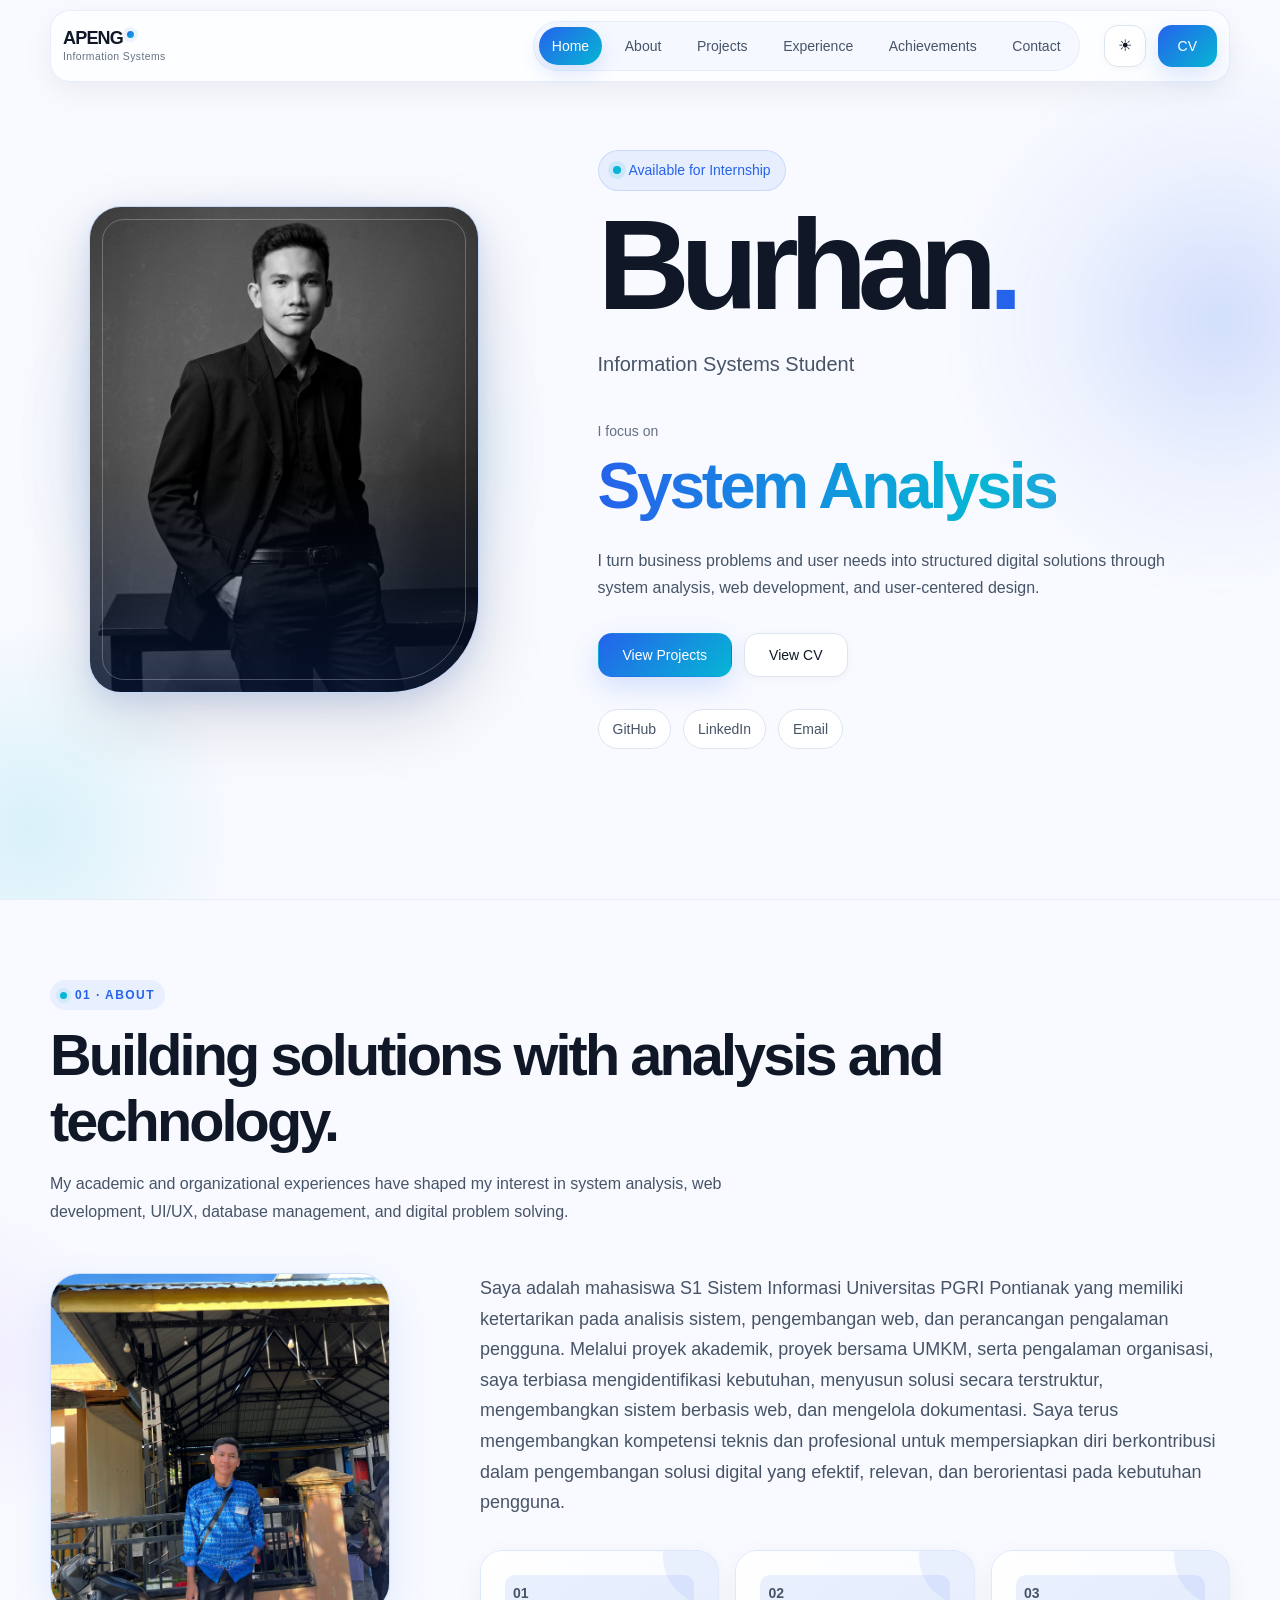
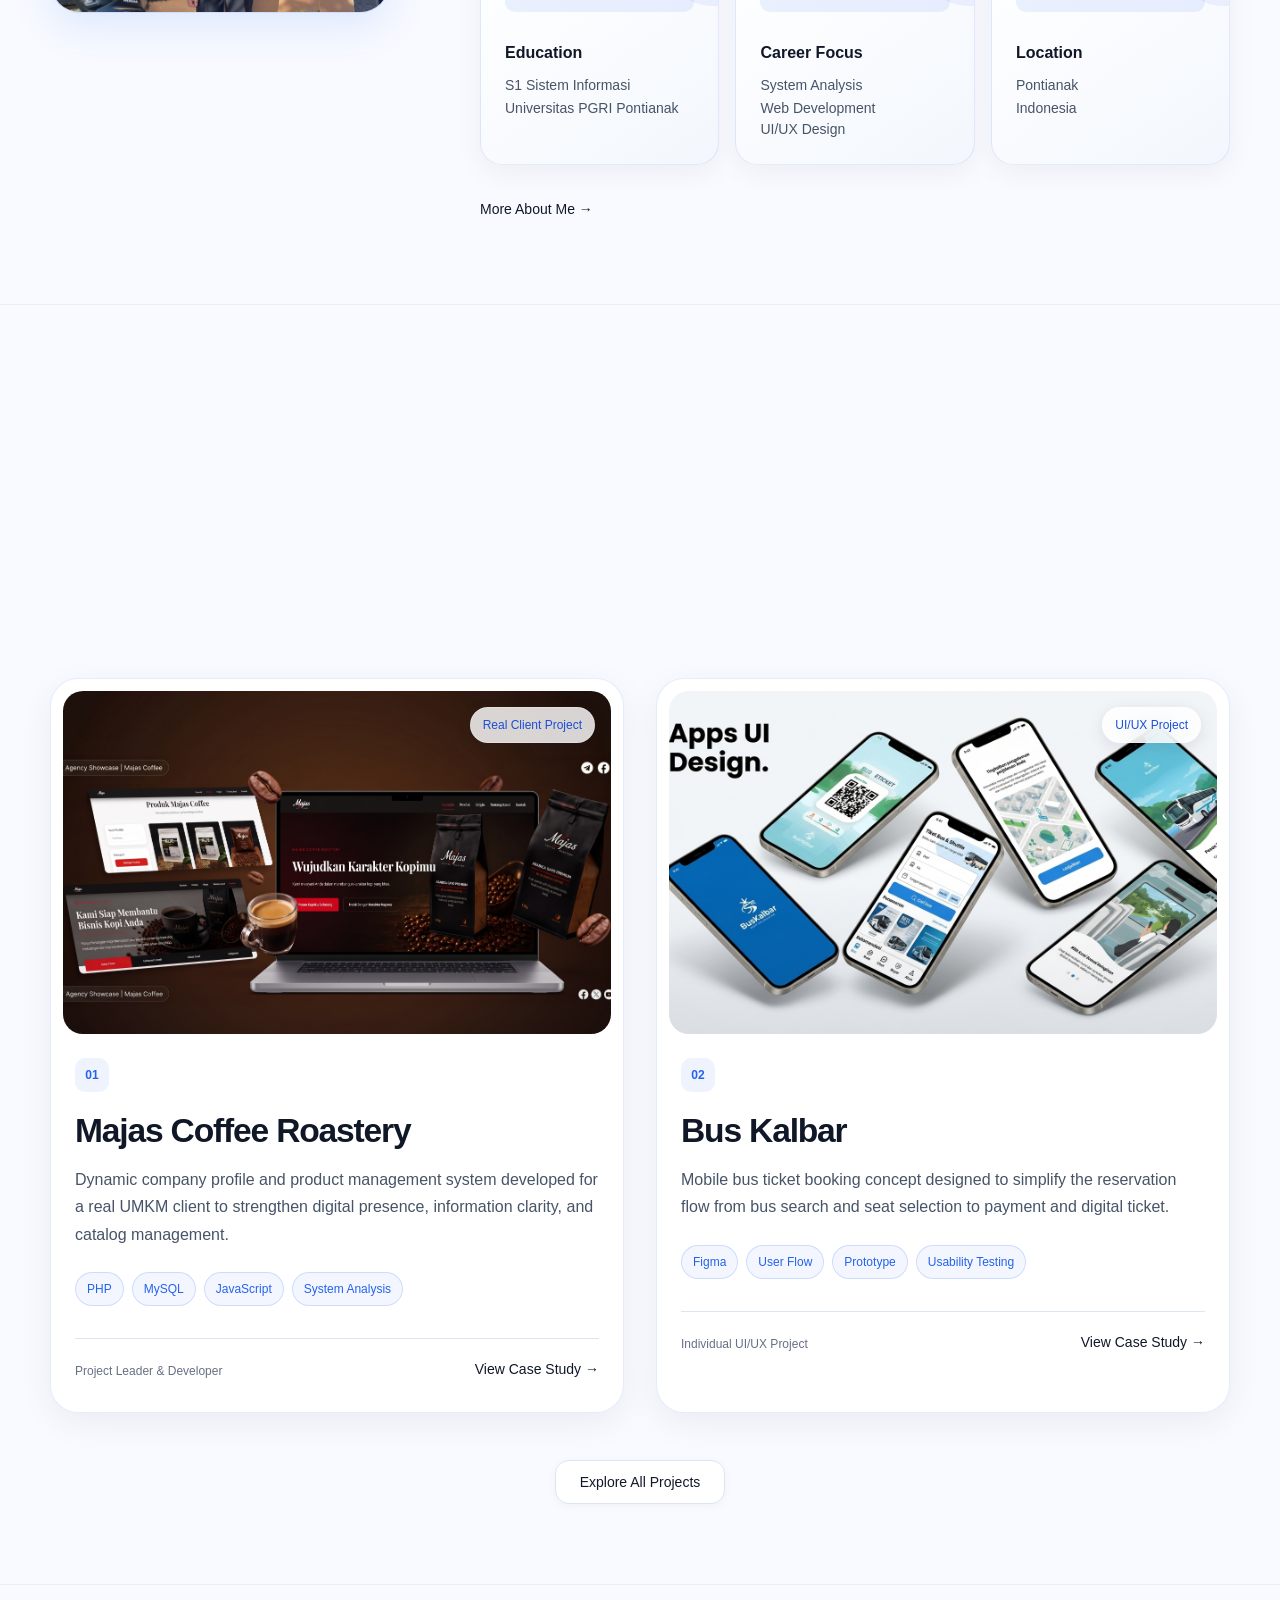
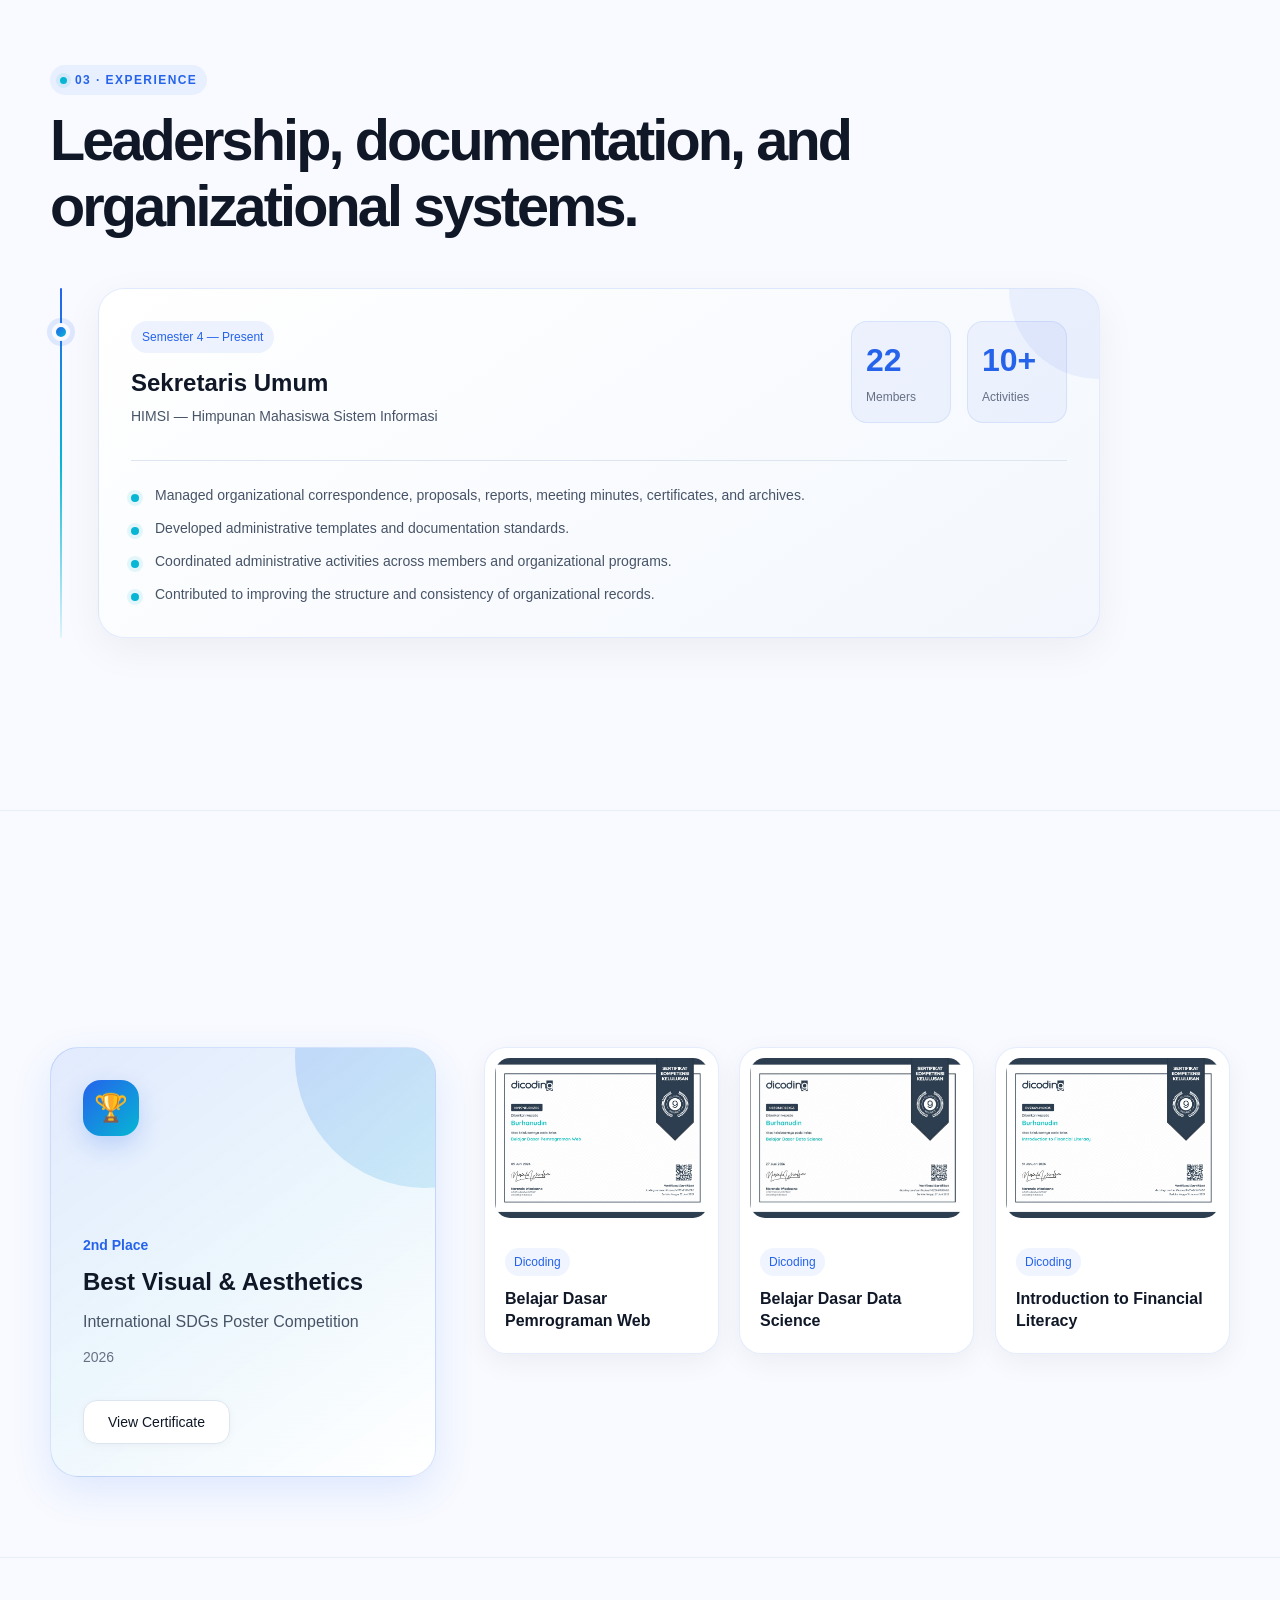
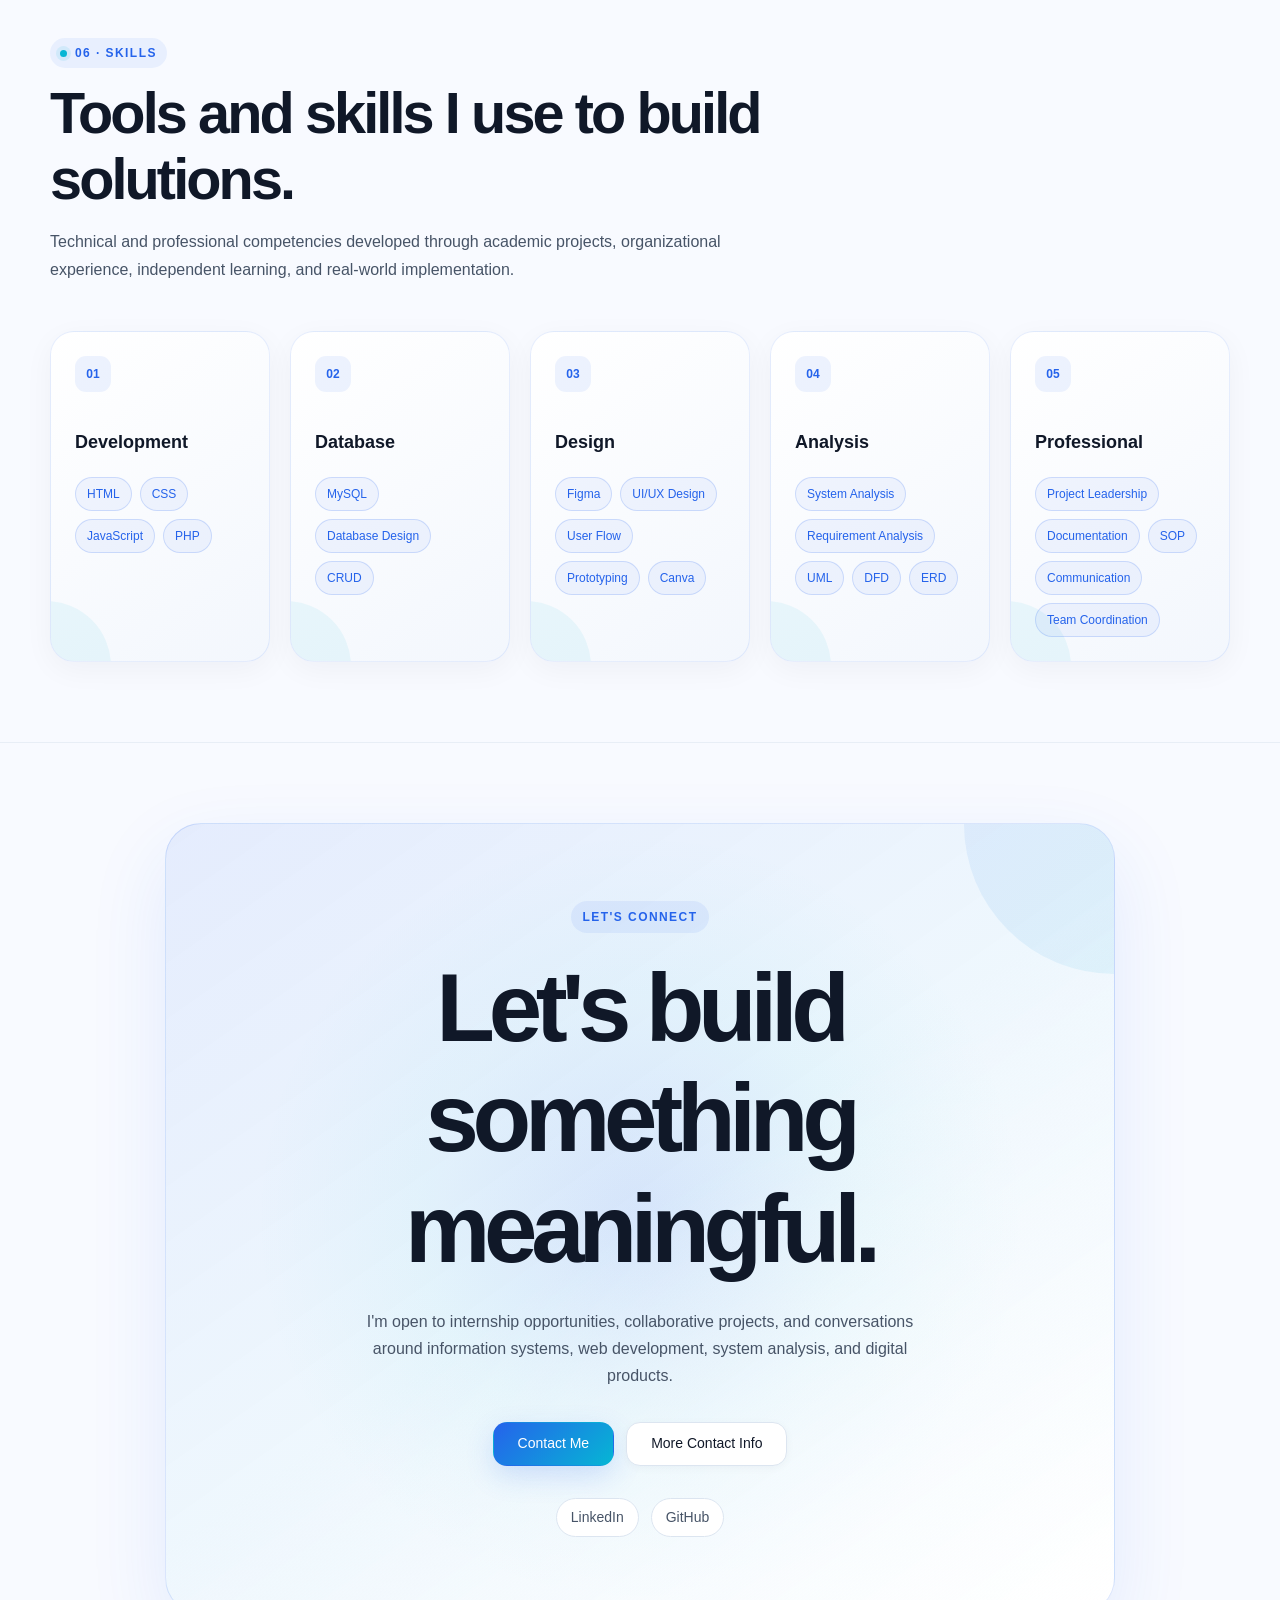
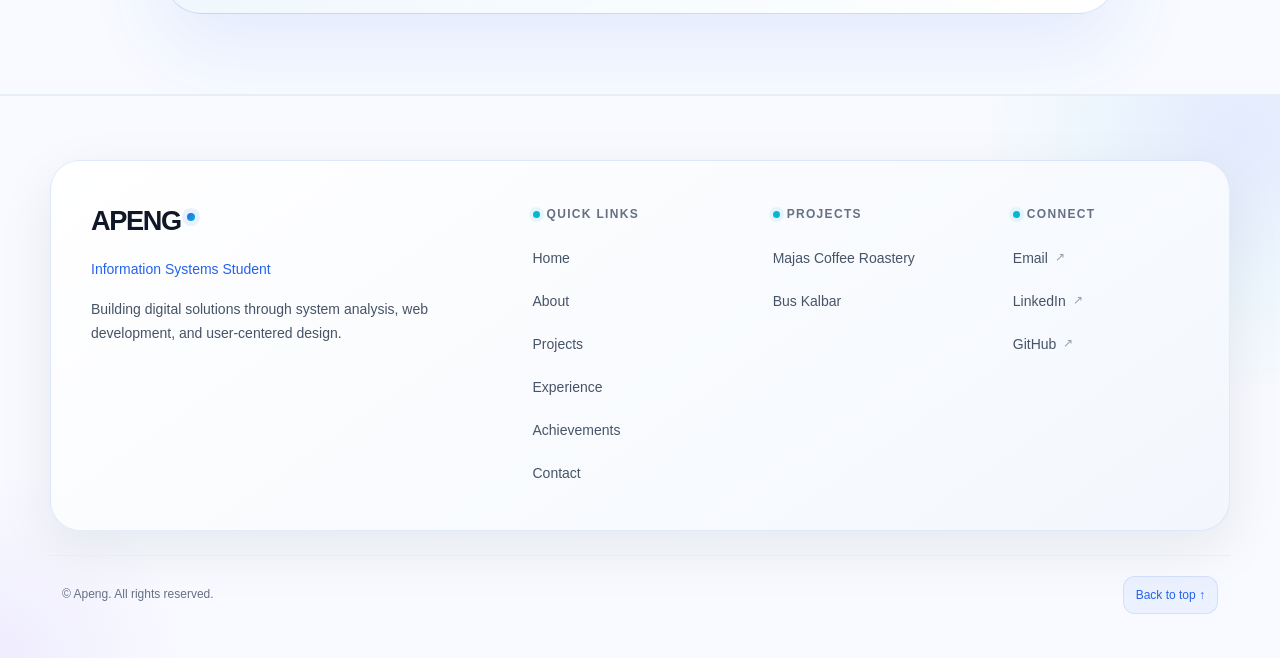
==== commit dd64c272: "Update print statement from 'Hello' to 'Goodbye'" ====
--- a/index.html
+++ b/index.html
@@ -667,7 +667,7 @@
                                     </h3>
 
                                     <p class="experience-organization">
-                                        HIMASI — Himpunan Mahasiswa Sistem Informasi
+                                        HIMSI — Himpunan Mahasiswa Sistem Informasi
                                     </p>
 
                                 </div>
@@ -1434,4 +1434,4 @@
 
 </body>
 
-</html>+</html>
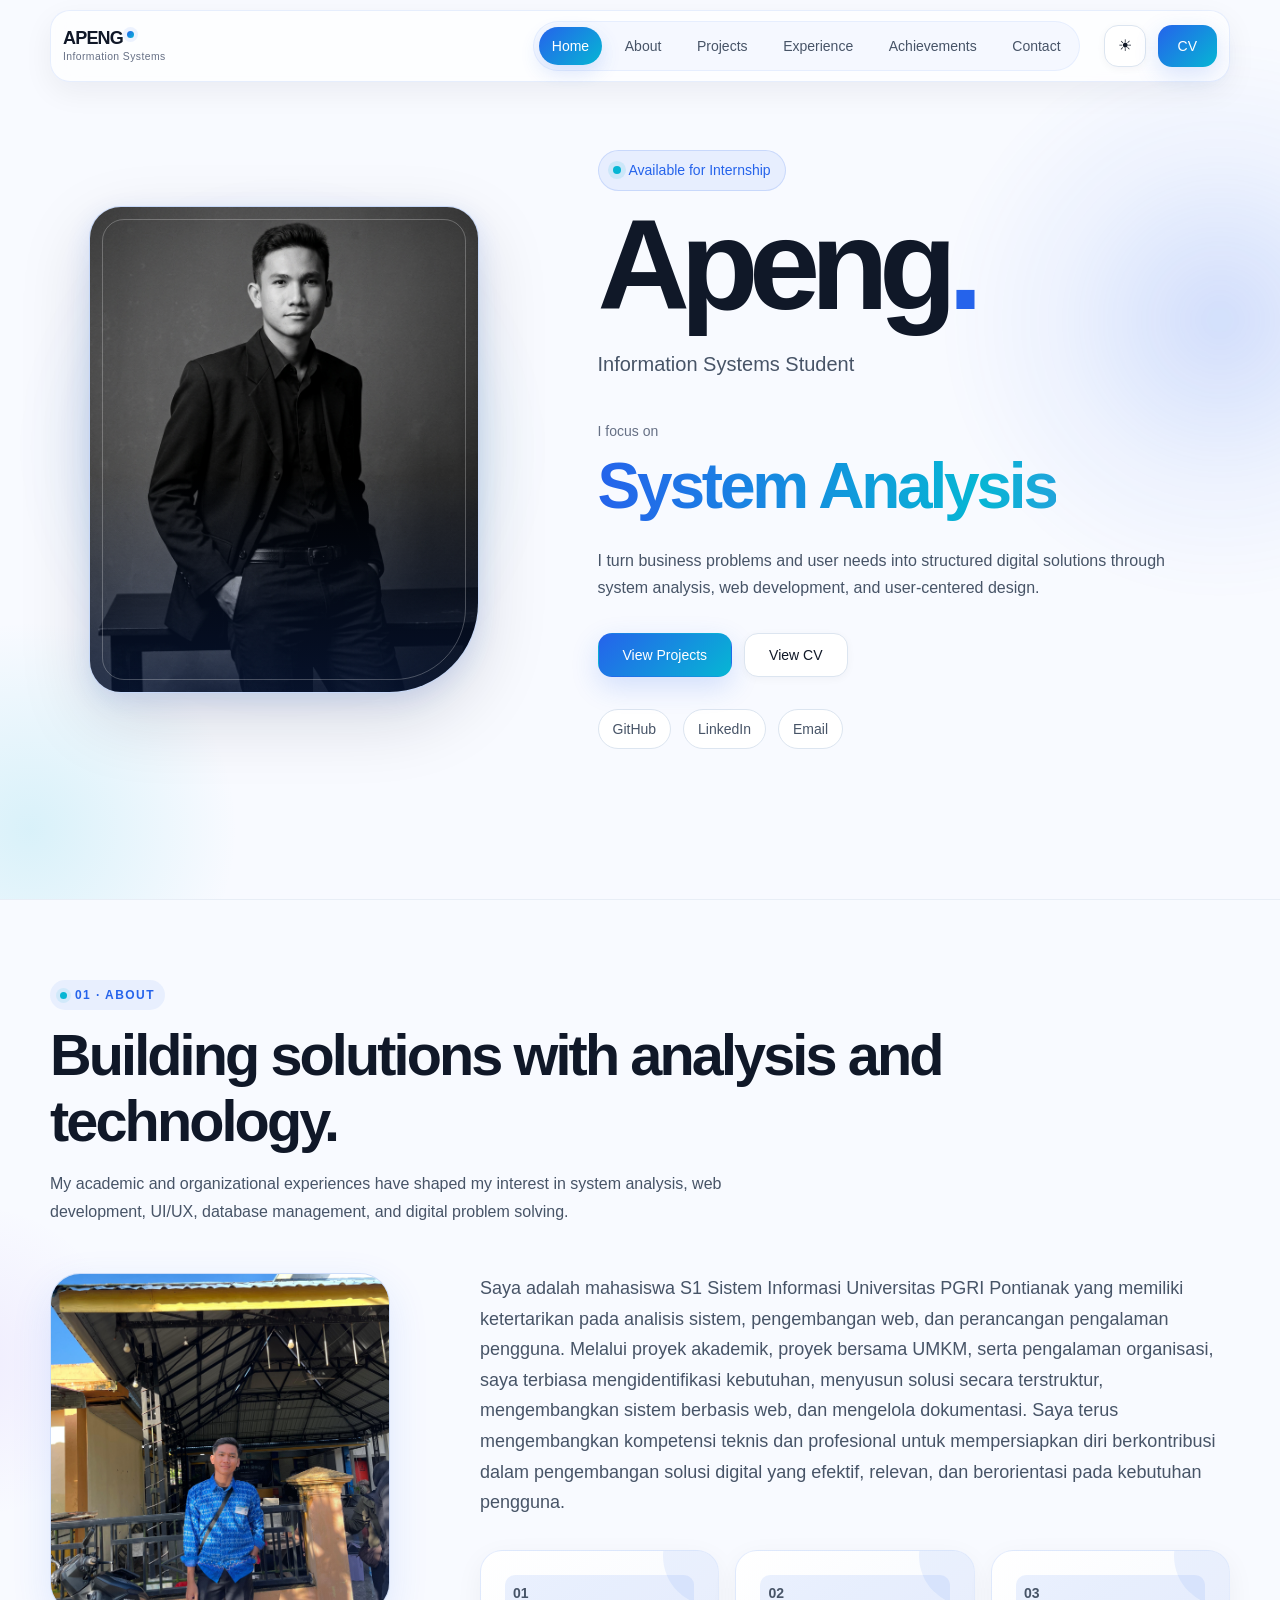
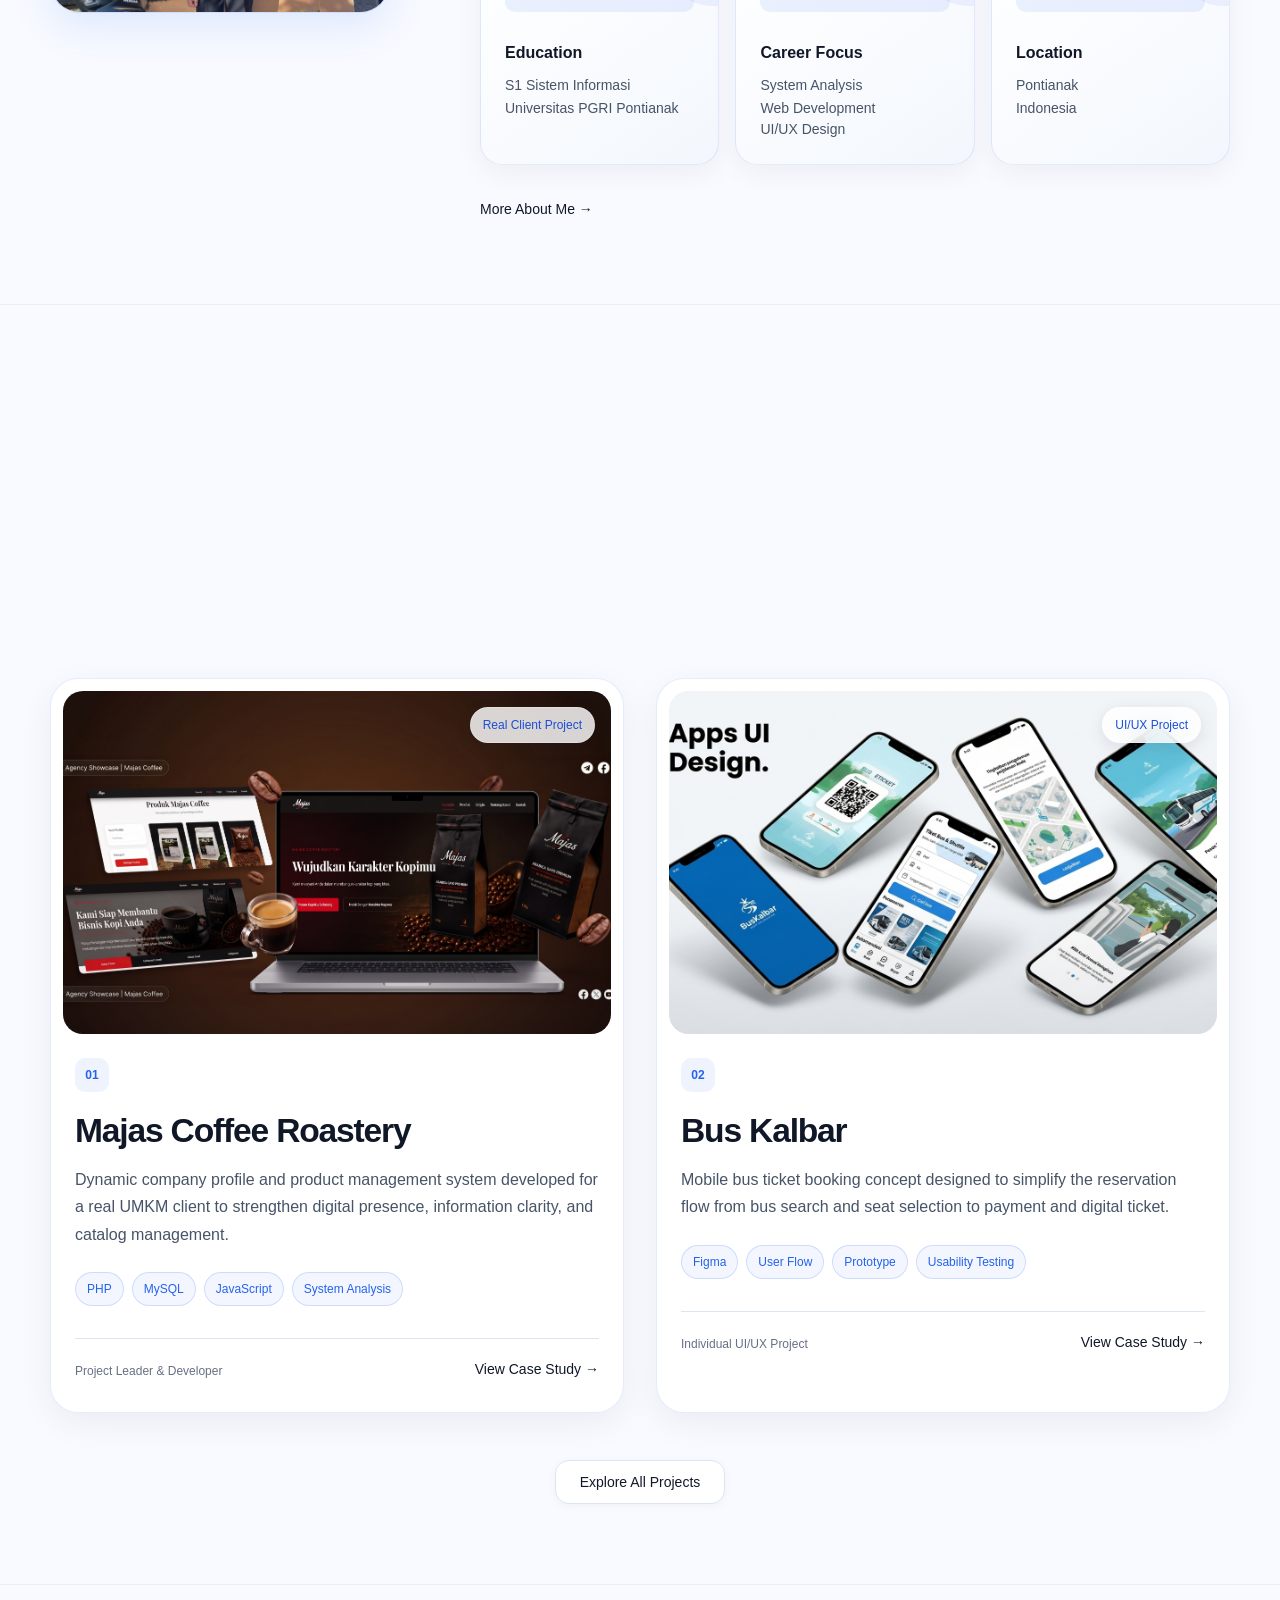
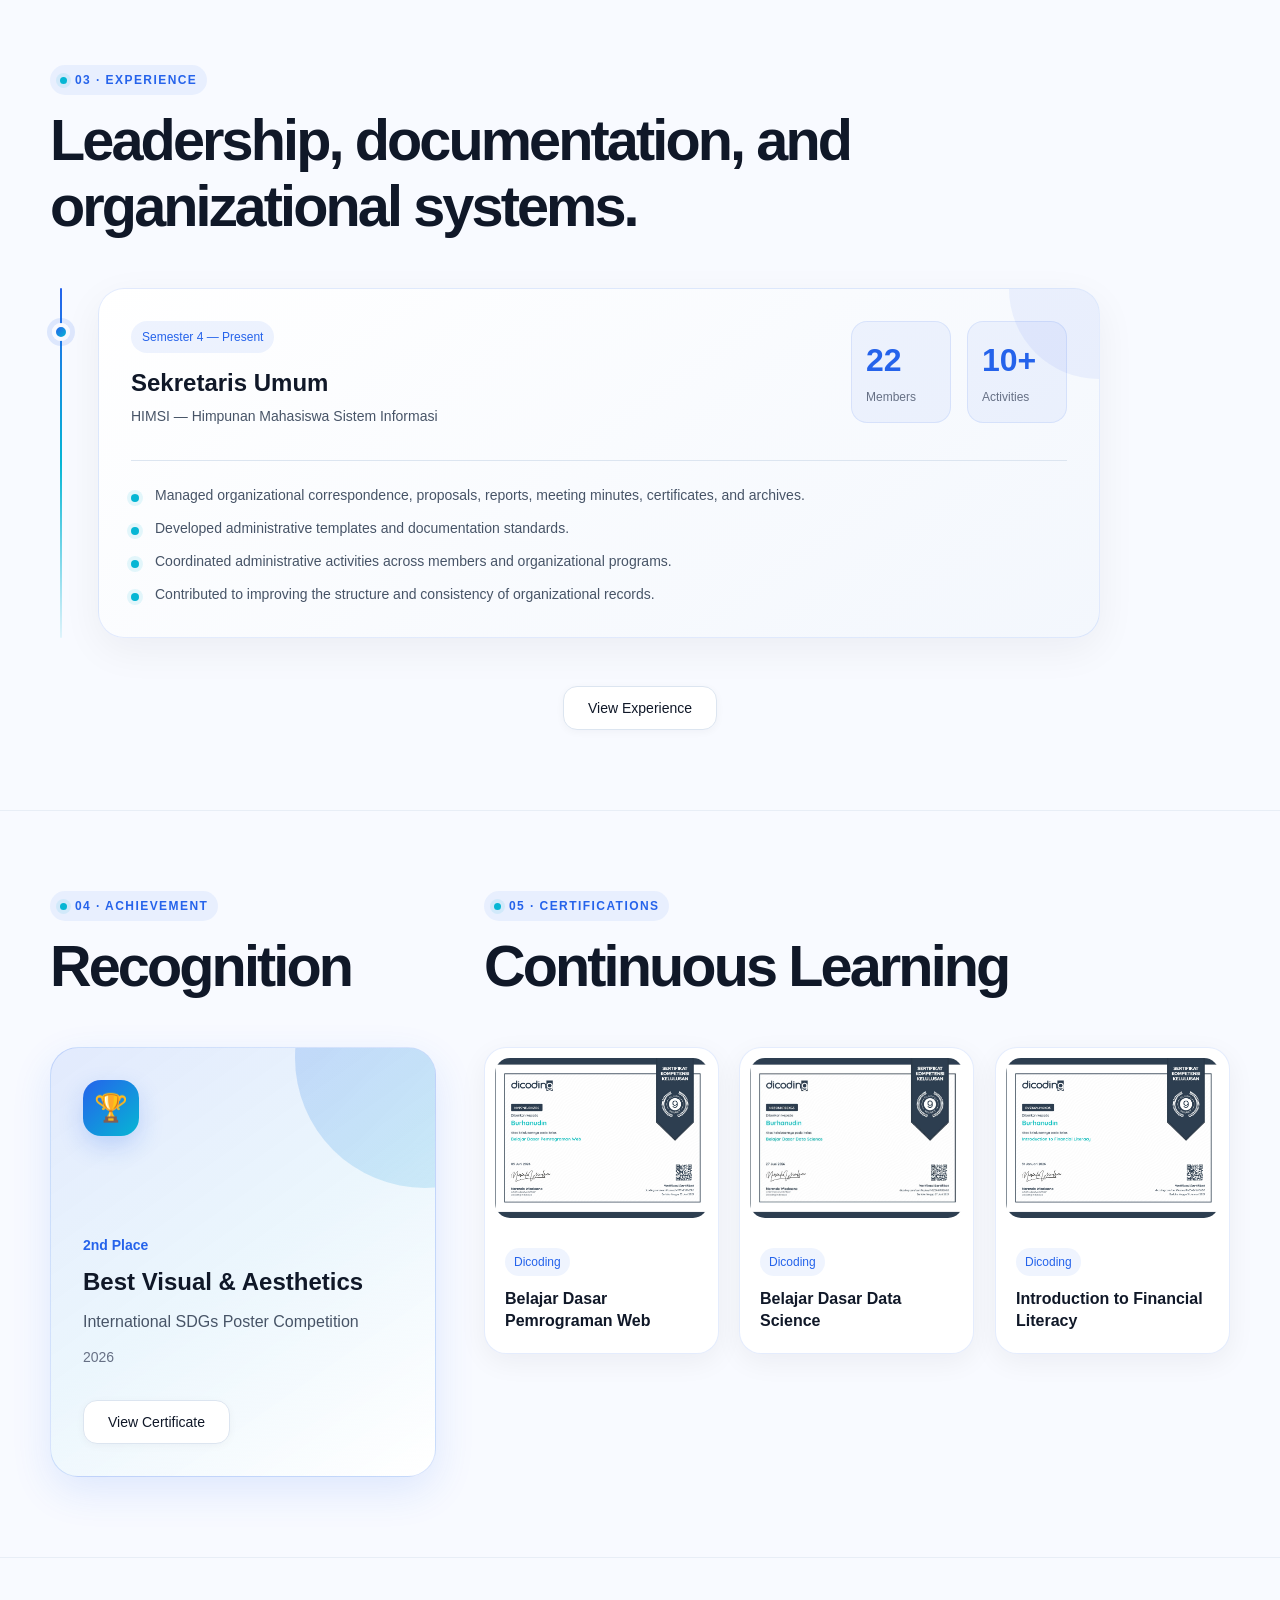
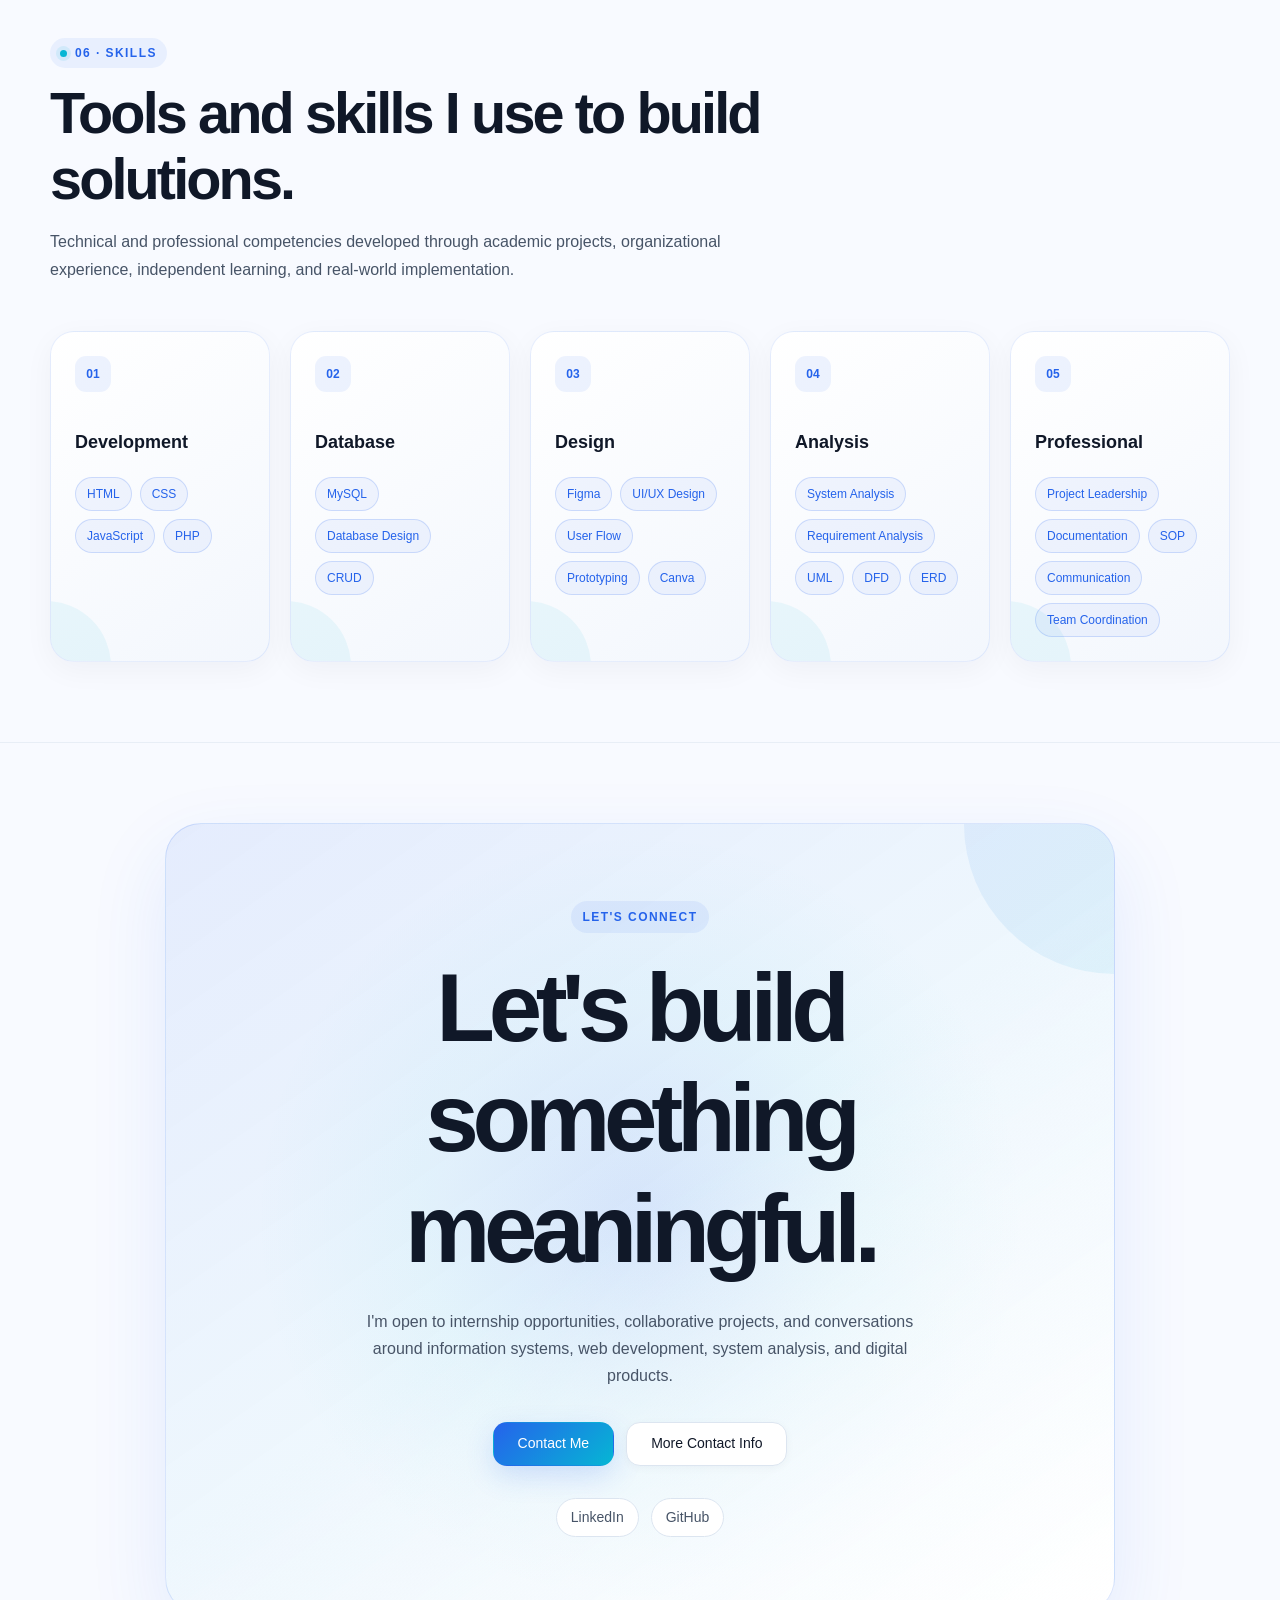
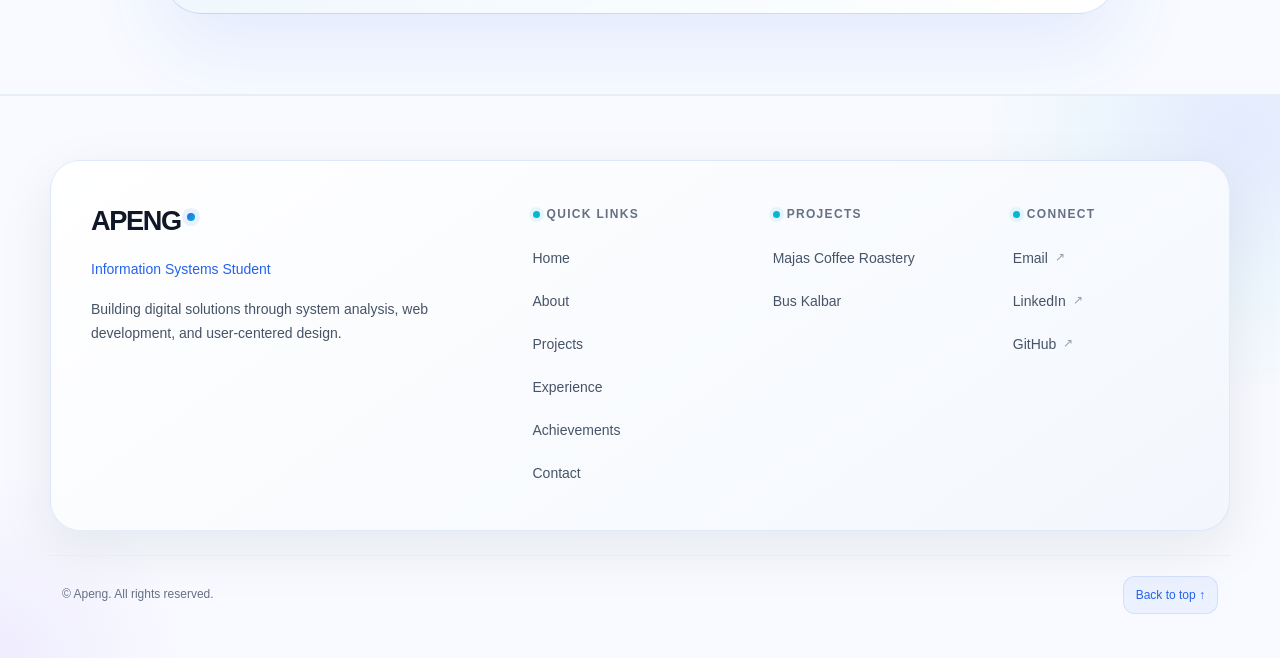
==== commit f5c9f4db: "Update index.html" ====
--- a/index.html
+++ b/index.html
@@ -172,7 +172,7 @@
 
 
                     <h1 class="hero-name">
-                        Burhan<span class="hero-name-dot">.</span>
+                        Apeng<span class="hero-name-dot">.</span>
                     </h1>
 
 
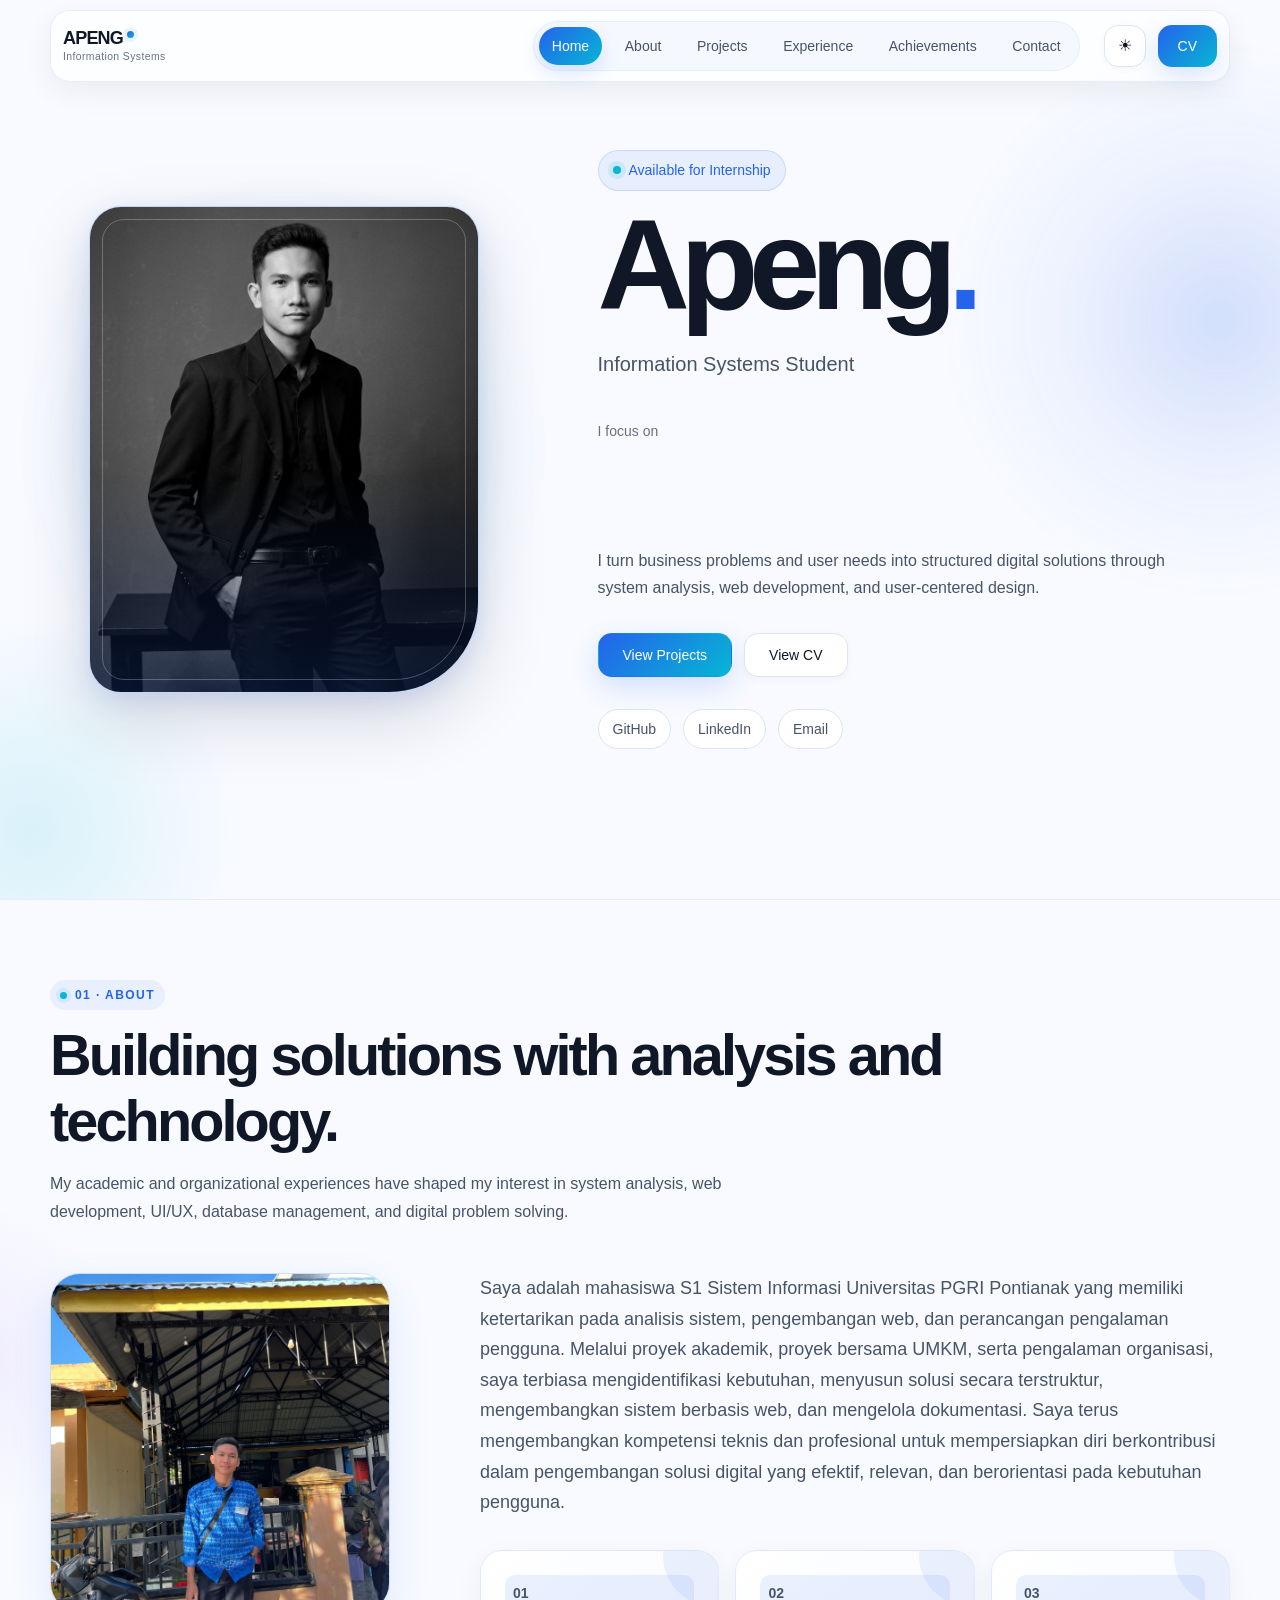
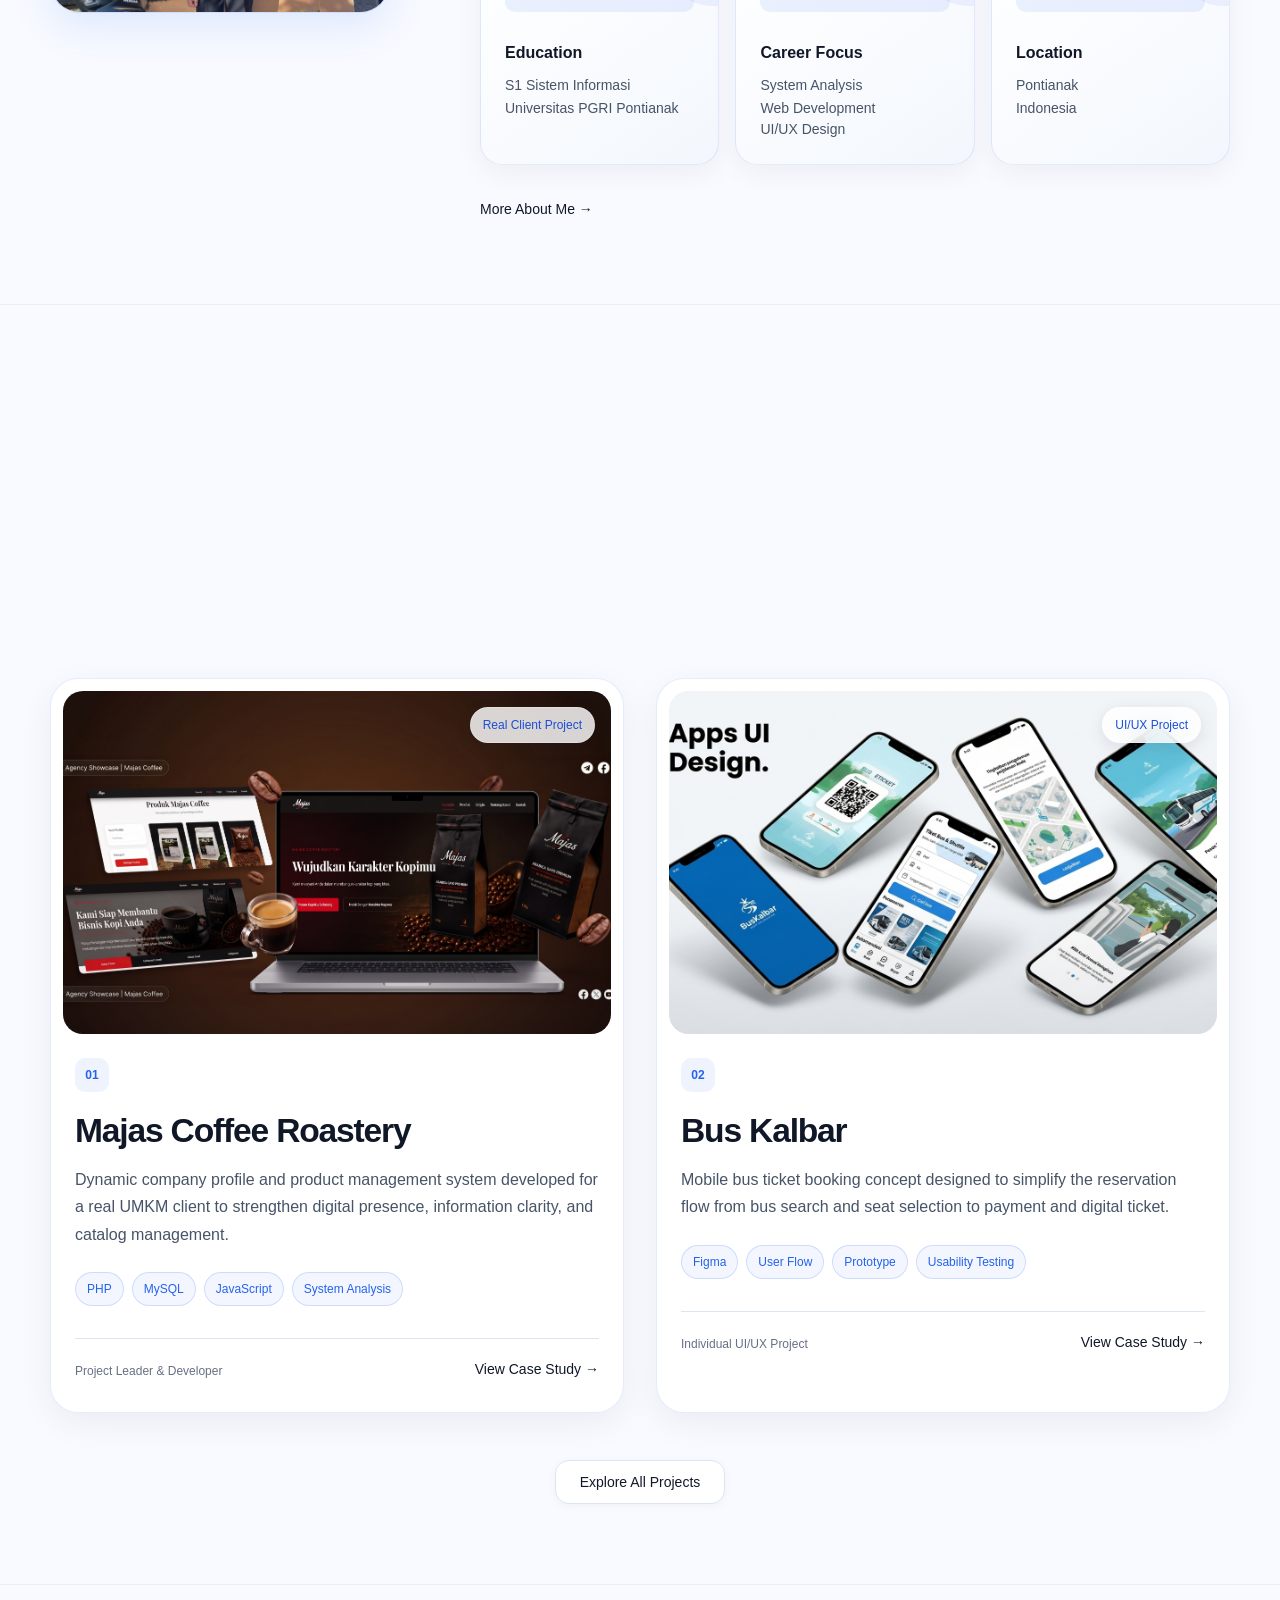
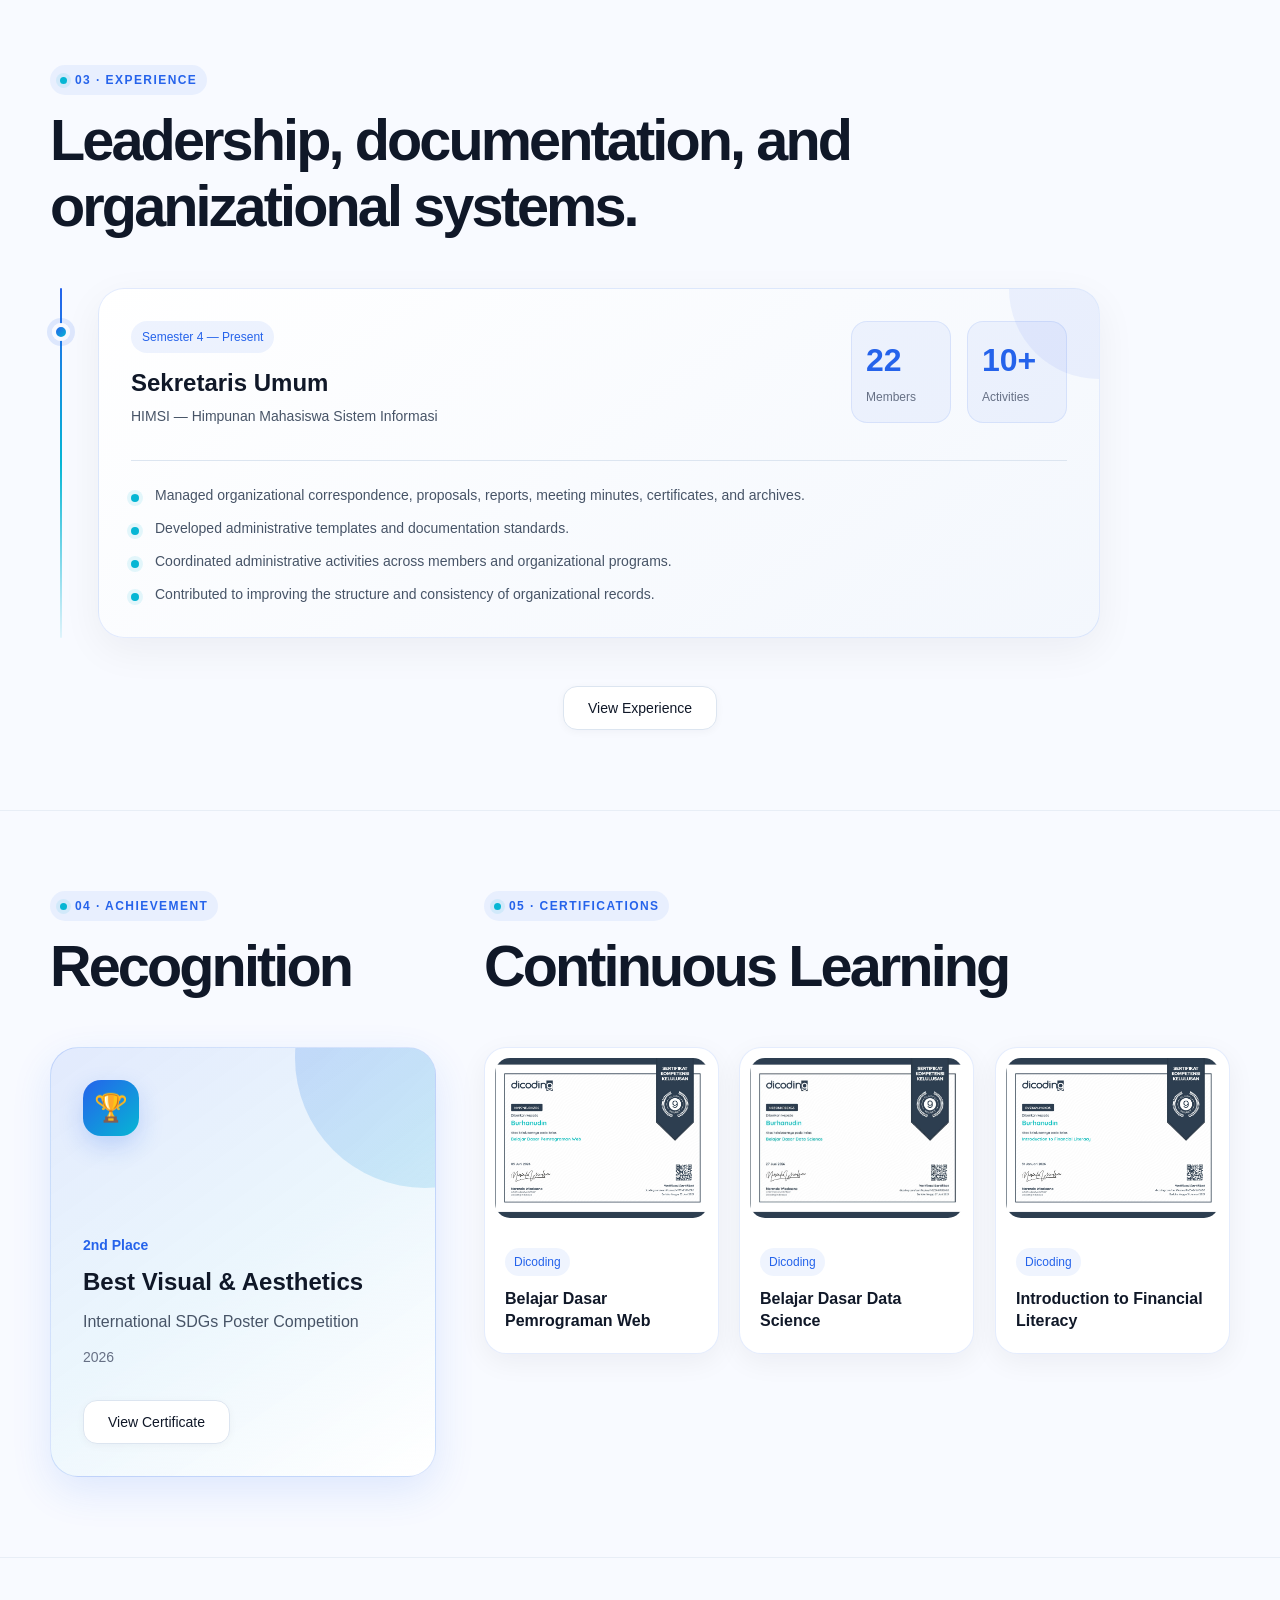
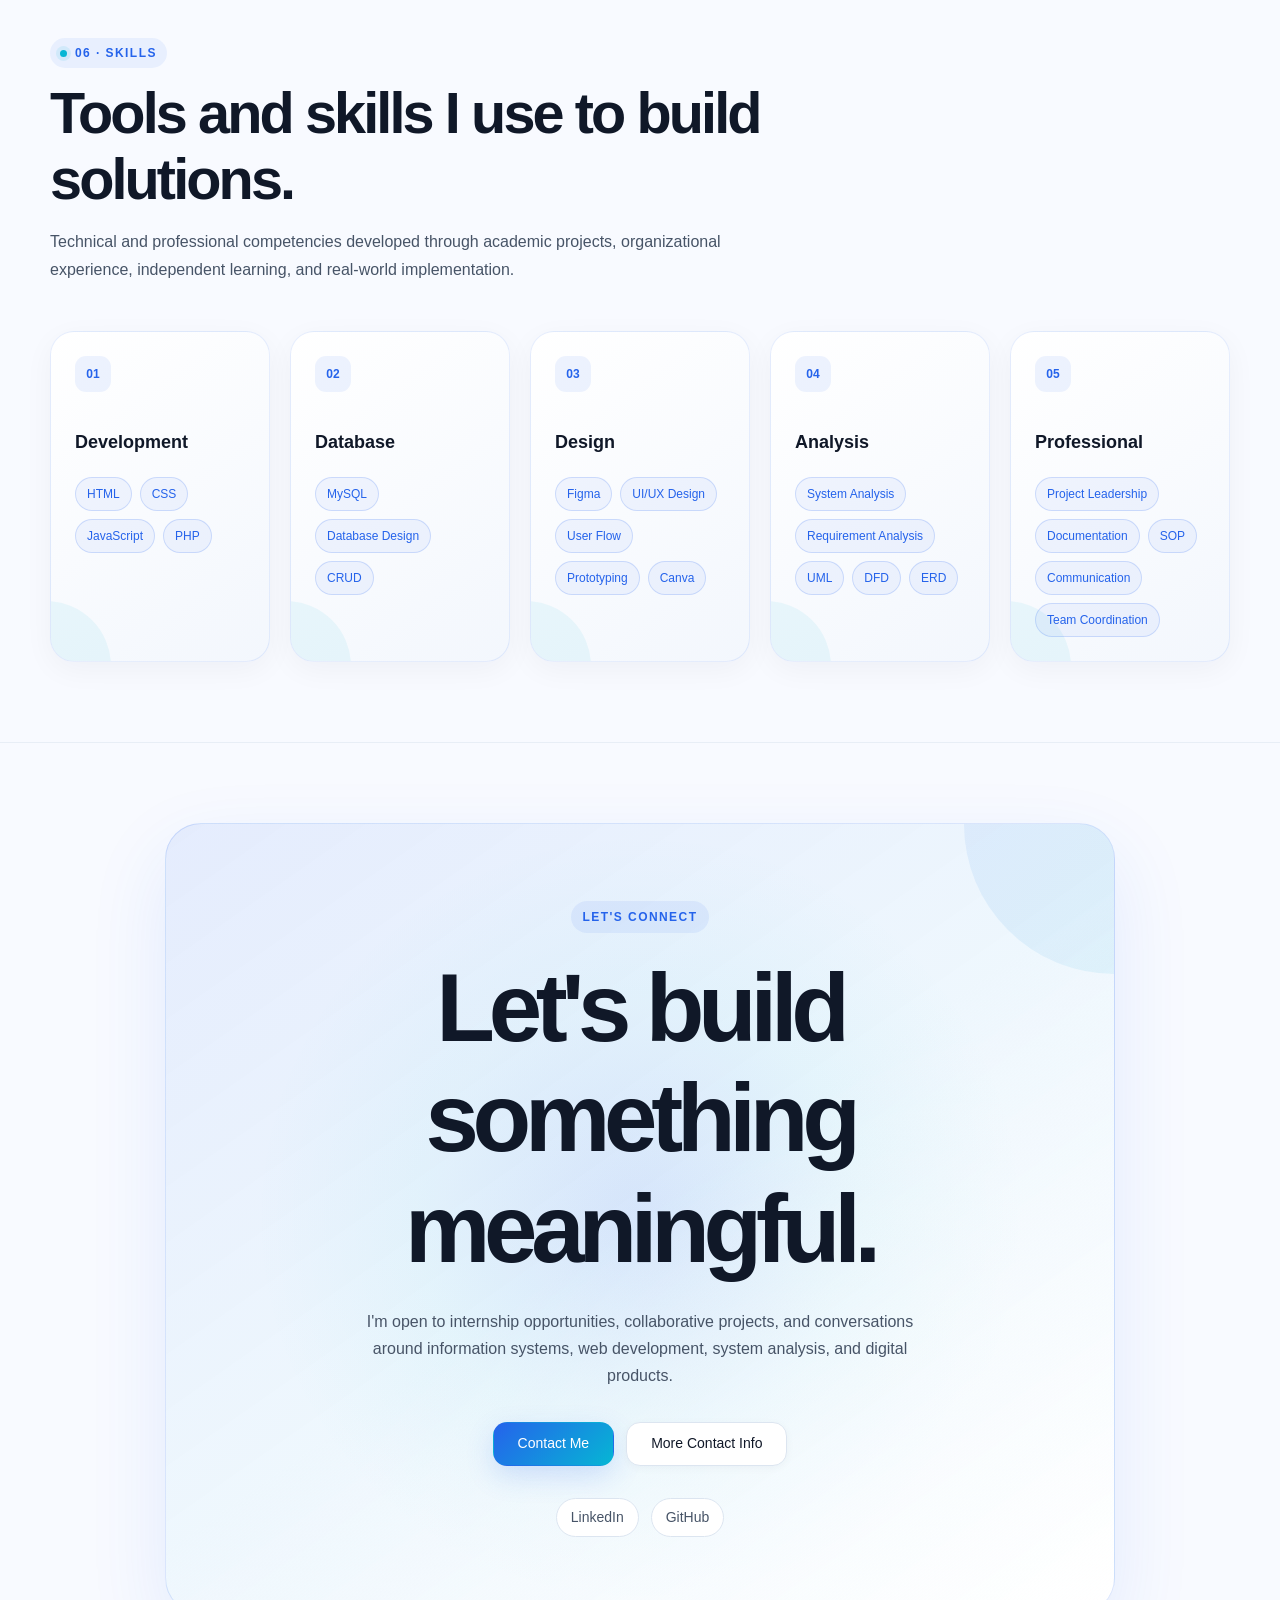
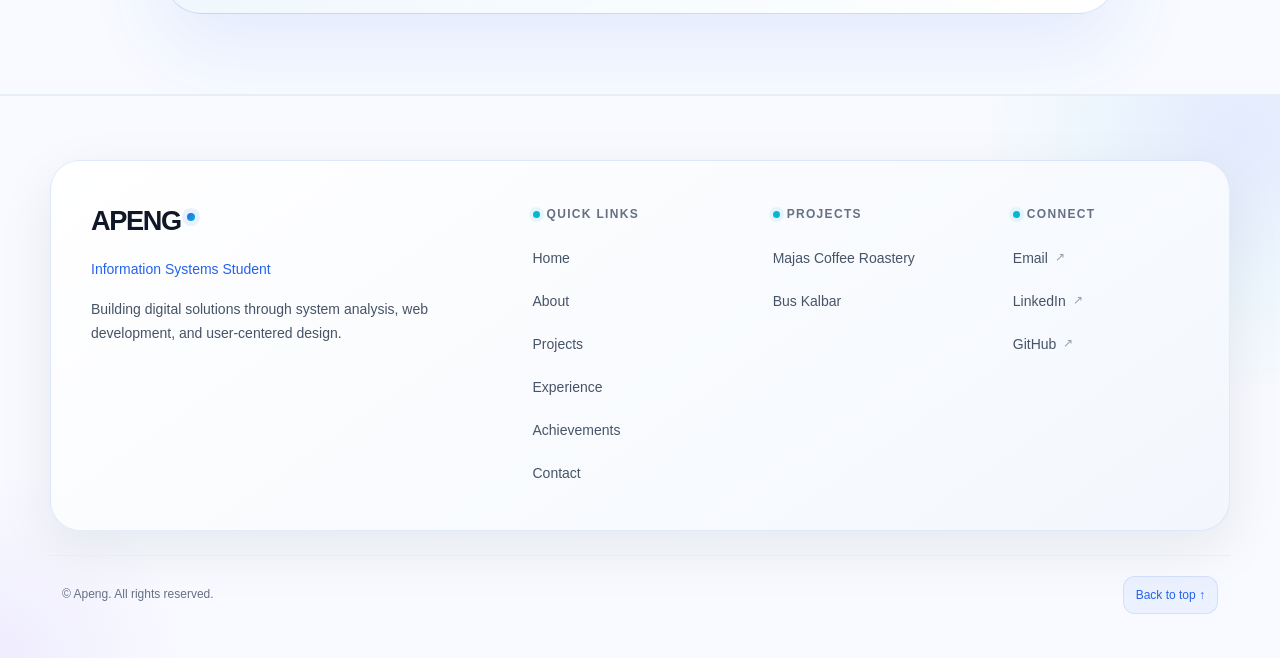
==== commit 65a947b5: "Update index.html" ====
--- a/index.html
+++ b/index.html
@@ -515,7 +515,7 @@
                                 </span>
 
                                 <a
-                                    href="projects/majas-coffee-roastery.html"
+                                    href="https://majas1990.gt.tc/?i=1"
                                     class="text-link"
                                 >
                                     View Case Study →
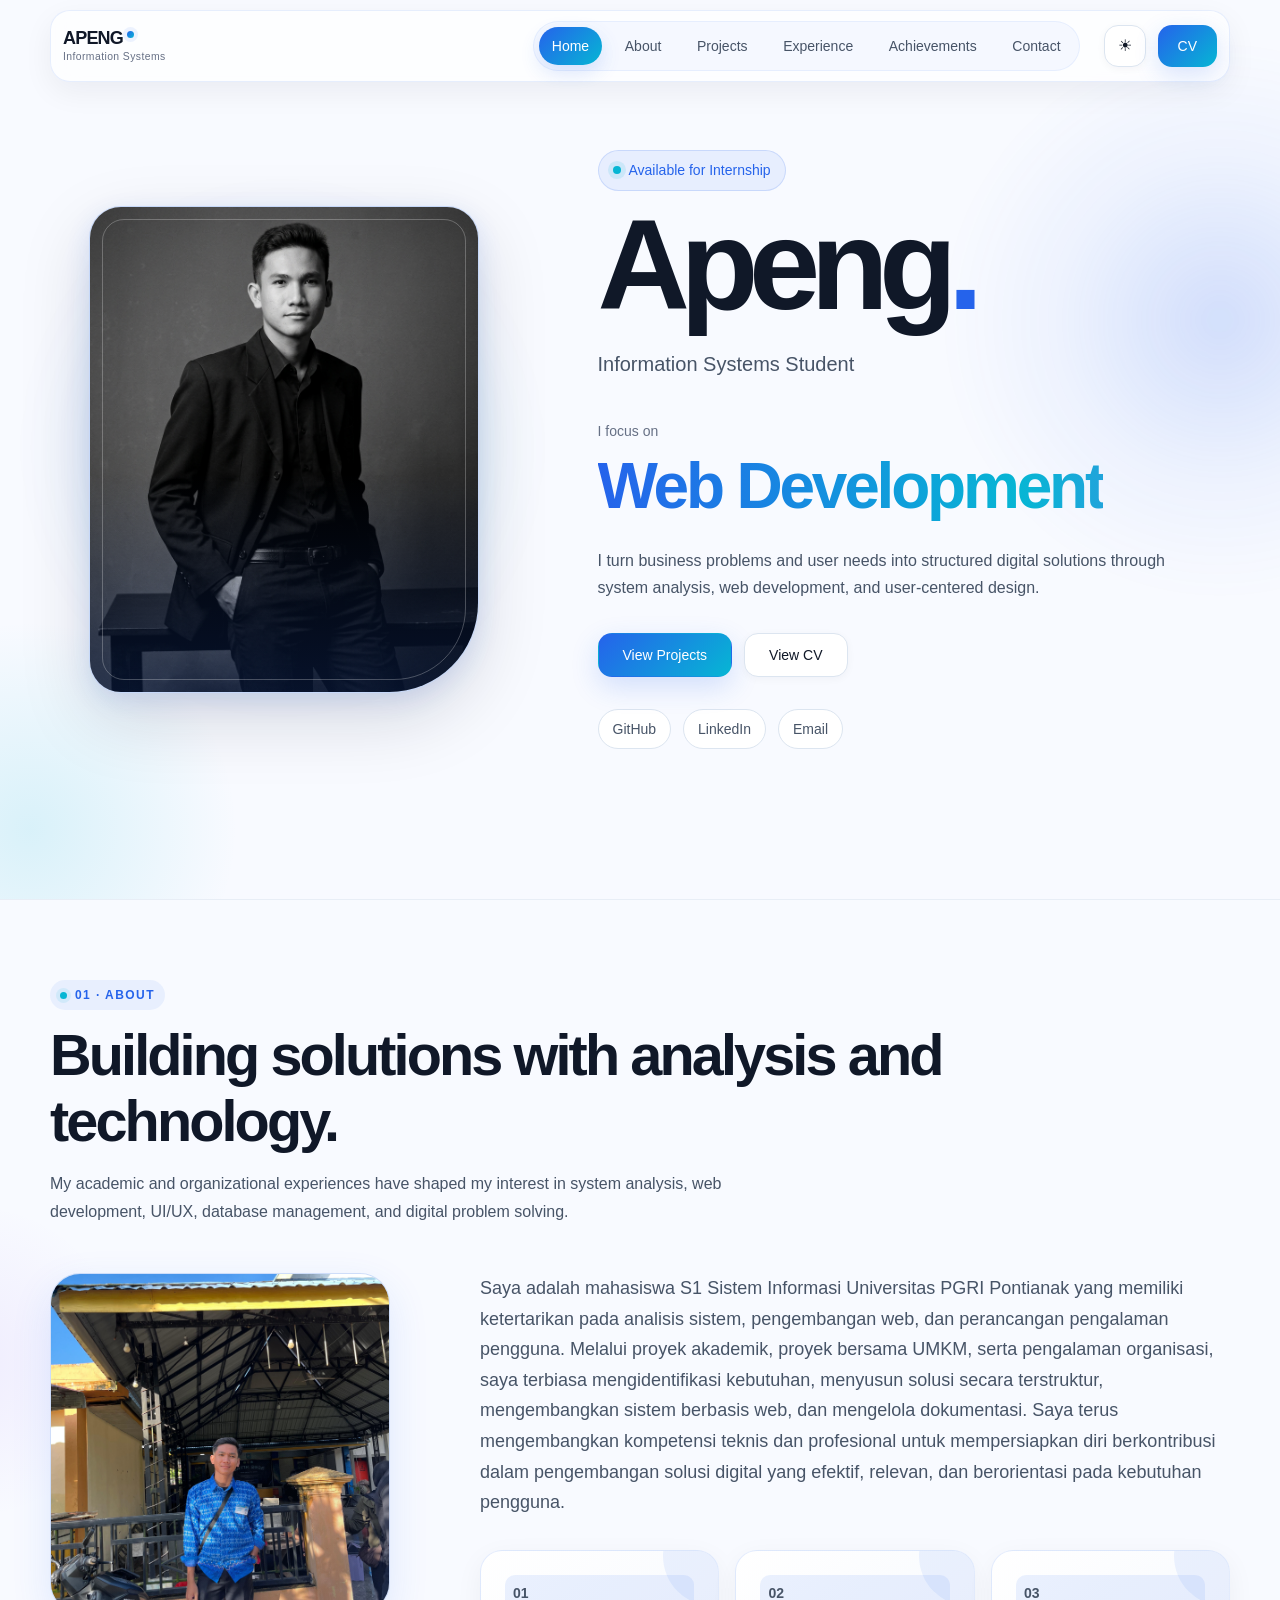
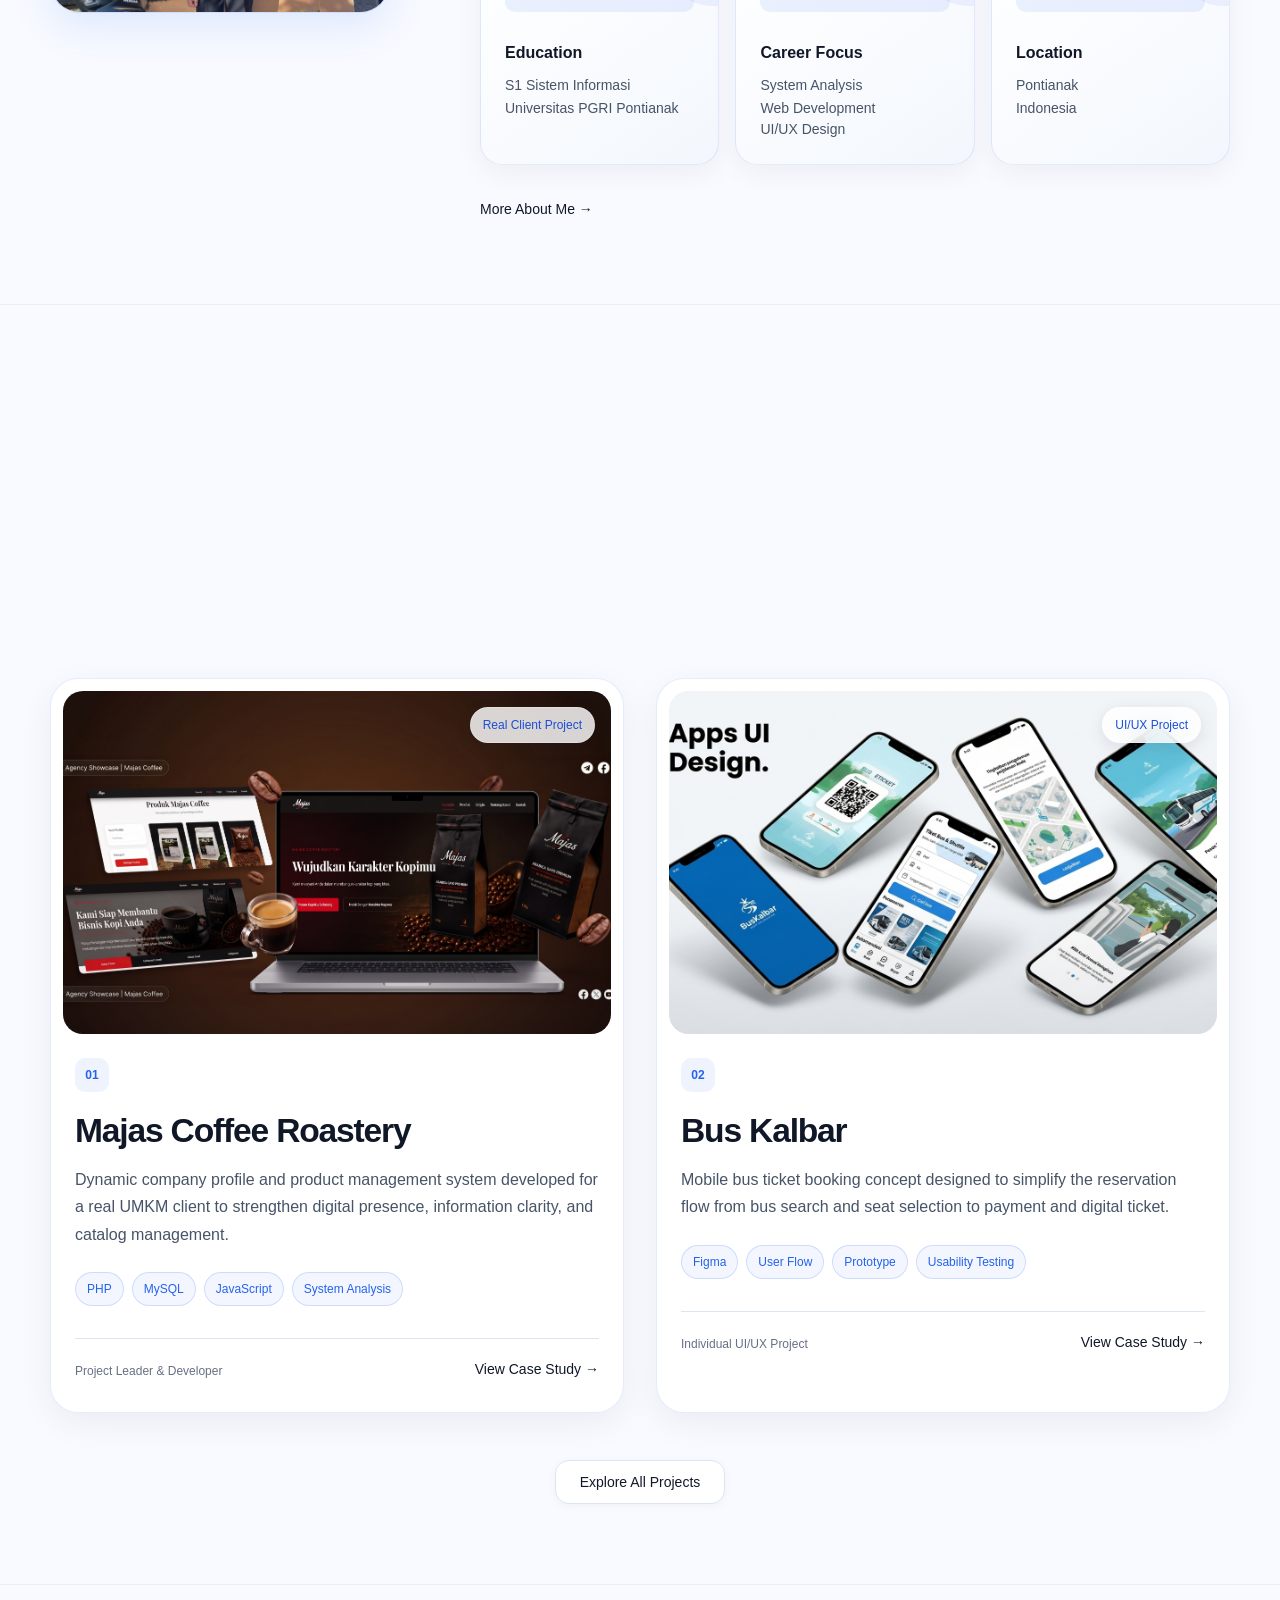
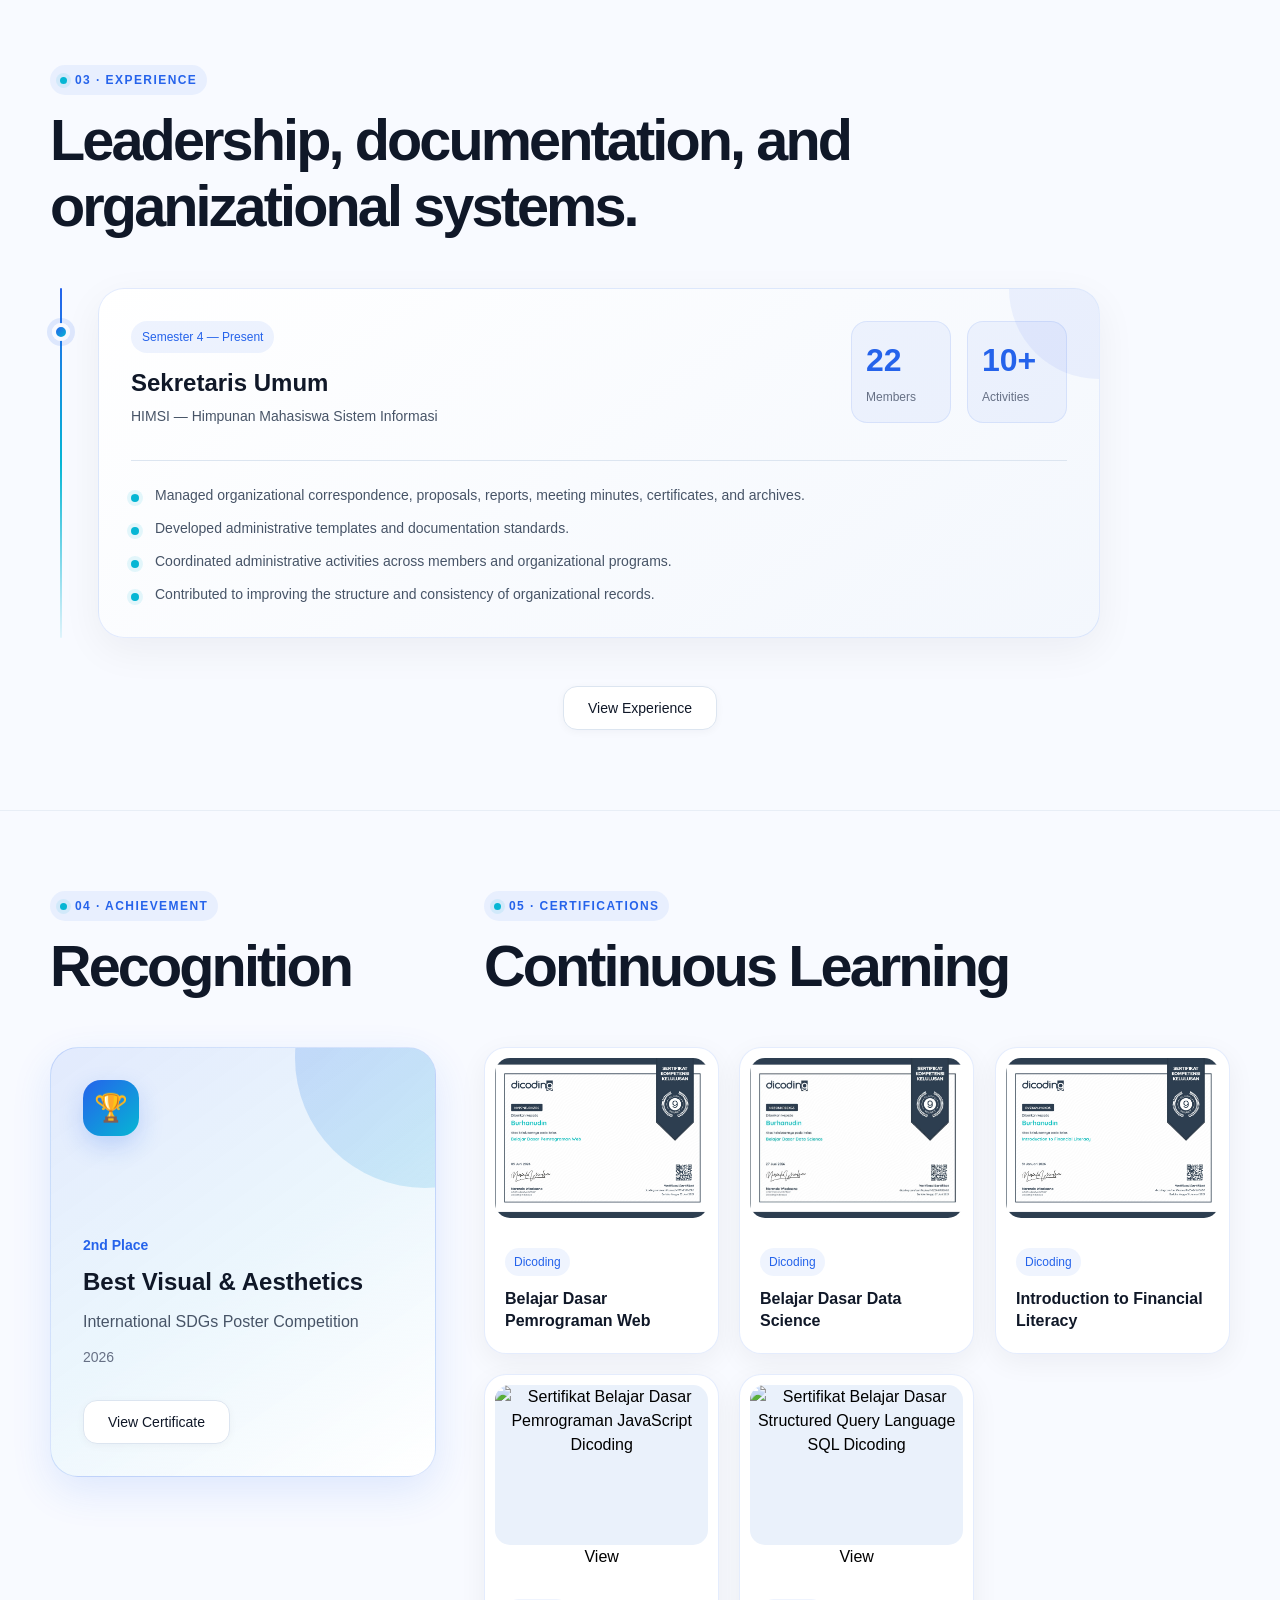
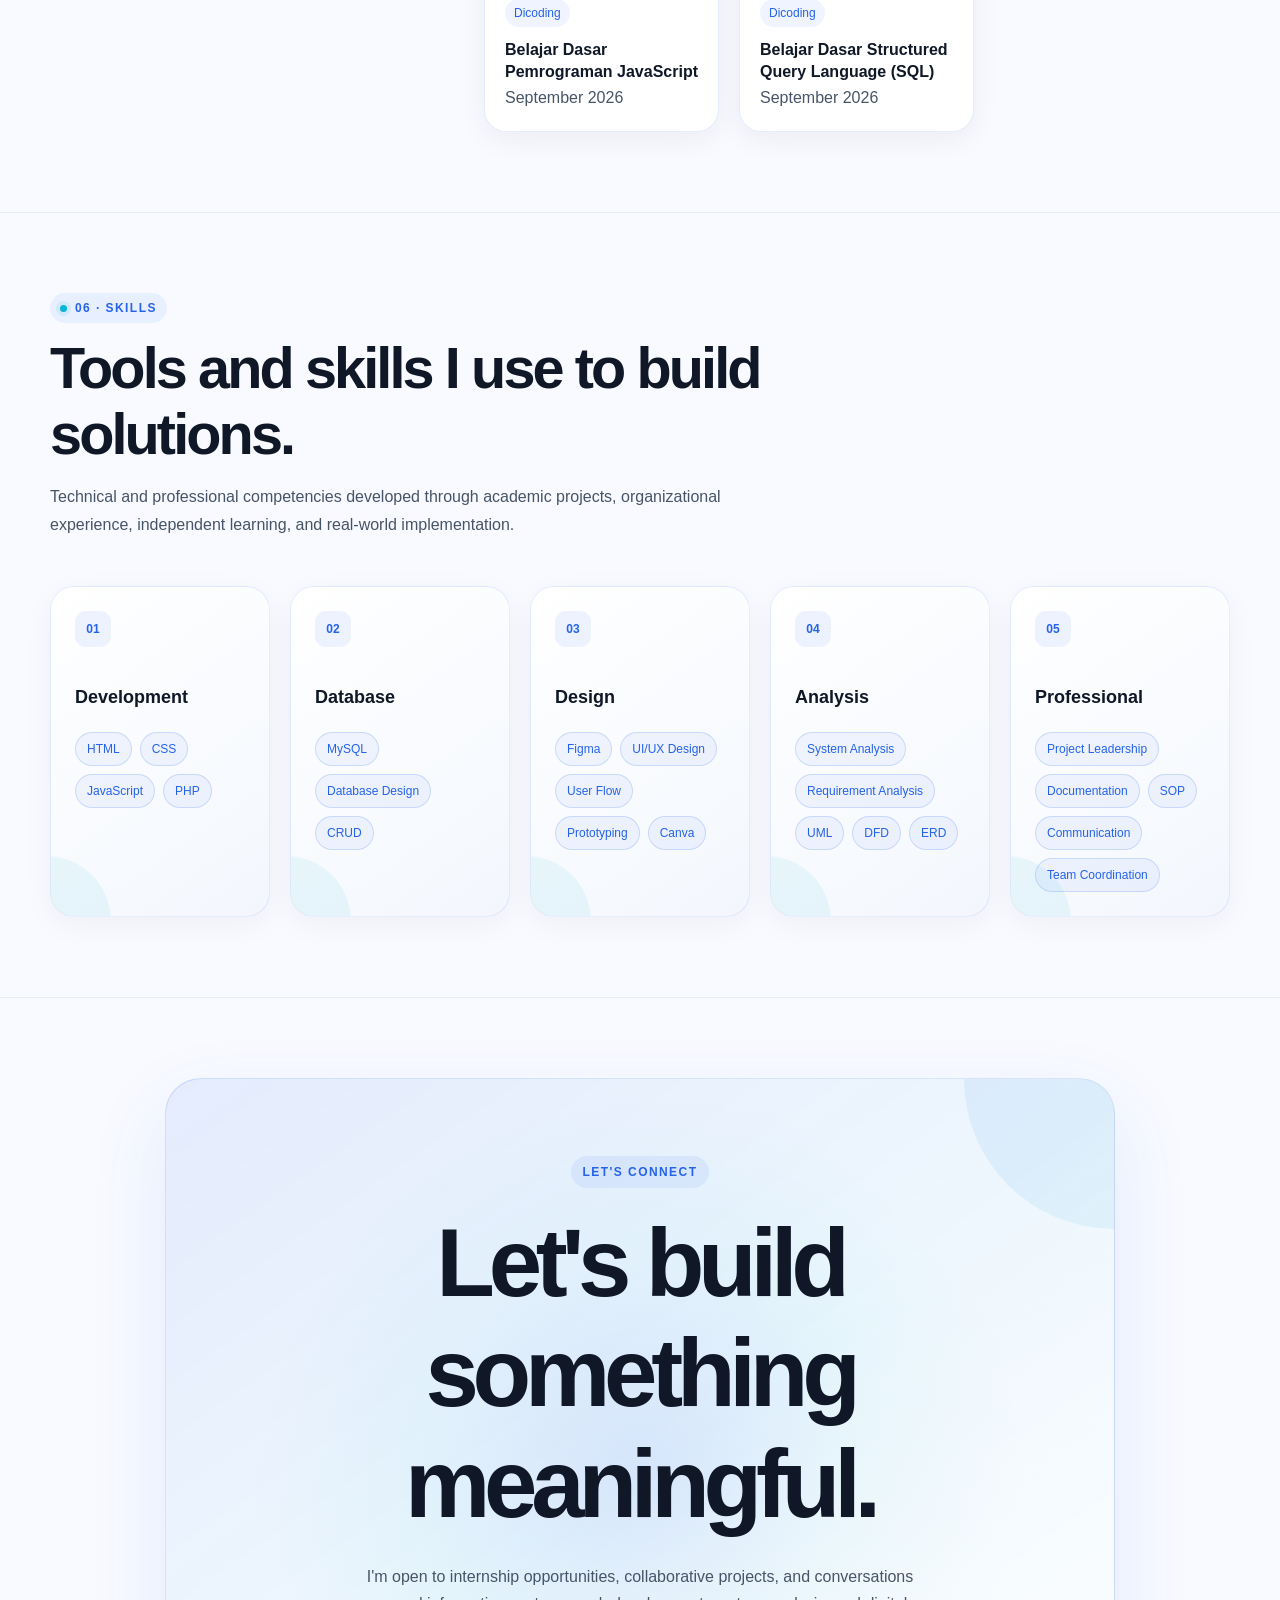
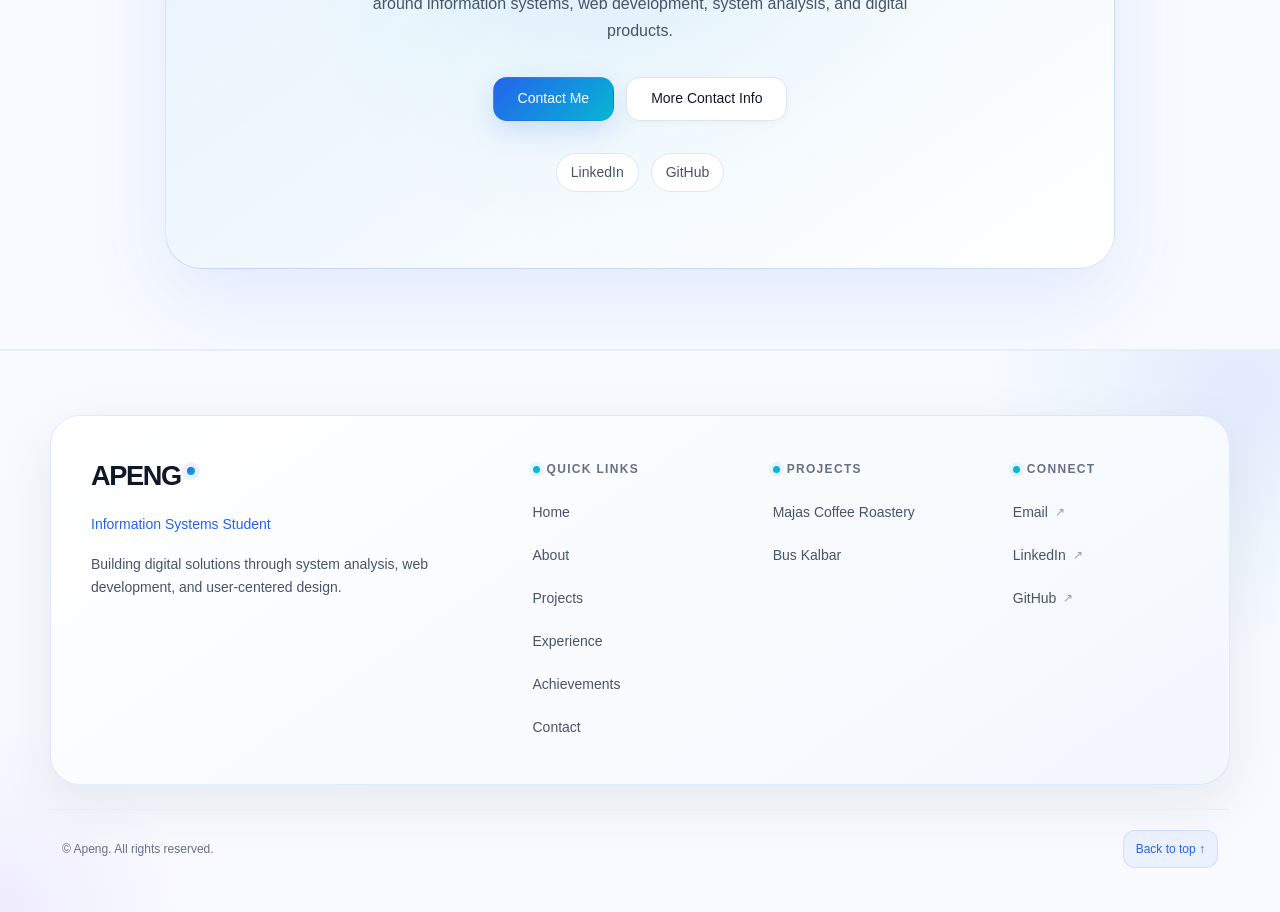
==== commit 0925fca1: "Update index.html" ====
--- a/index.html
+++ b/index.html
@@ -985,6 +985,102 @@
 
                             </article>
 
+                            <!-- =========================================================
+                                 CERTIFICATE — JAVASCRIPT
+                            ========================================================= -->
+                            
+                            <article class="certificate-card reveal">
+                            
+                                <button
+                                    type="button"
+                                    class="certificate-preview certificate-trigger"
+                                    data-certificate="assets/images/certifications/sertifikat-javascript.jpg"
+                                    data-title="Belajar Dasar Pemrograman JavaScript"
+                                    data-provider="Dicoding Indonesia"
+                                    aria-label="View certificate Belajar Dasar Pemrograman JavaScript"
+                                >
+                            
+                                    <img
+                                        src="assets/images/certifications/sertifikat-javascript.jpg"
+                                        alt="Sertifikat Belajar Dasar Pemrograman JavaScript Dicoding"
+                                        loading="lazy"
+                                        draggable="false"
+                                    >
+                            
+                                    <span class="certificate-view">
+                                        View
+                                    </span>
+                            
+                                </button>
+                            
+                            
+                                <div class="certificate-info">
+                            
+                                    <span class="certificate-provider">
+                                        Dicoding
+                                    </span>
+                            
+                                    <h3>
+                                        Belajar Dasar Pemrograman JavaScript
+                                    </h3>
+                            
+                                    <p class="certificate-date">
+                                        September 2026
+                                    </p>
+                            
+                                </div>
+                            
+                            </article>
+                            
+                            
+                            
+                            <!-- =========================================================
+                                 CERTIFICATE — SQL
+                            ========================================================= -->
+                            
+                            <article class="certificate-card reveal">
+                            
+                                <button
+                                    type="button"
+                                    class="certificate-preview certificate-trigger"
+                                    data-certificate="assets/images/certifications/sertifikat-sql.jpg"
+                                    data-title="Belajar Dasar Structured Query Language (SQL)"
+                                    data-provider="Dicoding Indonesia"
+                                    aria-label="View certificate Belajar Dasar Structured Query Language SQL"
+                                >
+                            
+                                    <img
+                                        src="assets/images/certifications/sertifikat-sql.jpg"
+                                        alt="Sertifikat Belajar Dasar Structured Query Language SQL Dicoding"
+                                        loading="lazy"
+                                        draggable="false"
+                                    >
+                            
+                                    <span class="certificate-view">
+                                        View
+                                    </span>
+                            
+                                </button>
+                            
+                            
+                                <div class="certificate-info">
+                            
+                                    <span class="certificate-provider">
+                                        Dicoding
+                                    </span>
+                            
+                                    <h3>
+                                        Belajar Dasar Structured Query Language (SQL)
+                                    </h3>
+                            
+                                    <p class="certificate-date">
+                                        September 2026
+                                    </p>
+                            
+                                </div>
+                            
+                            </article>
+
                         </div>
 
                     </div>
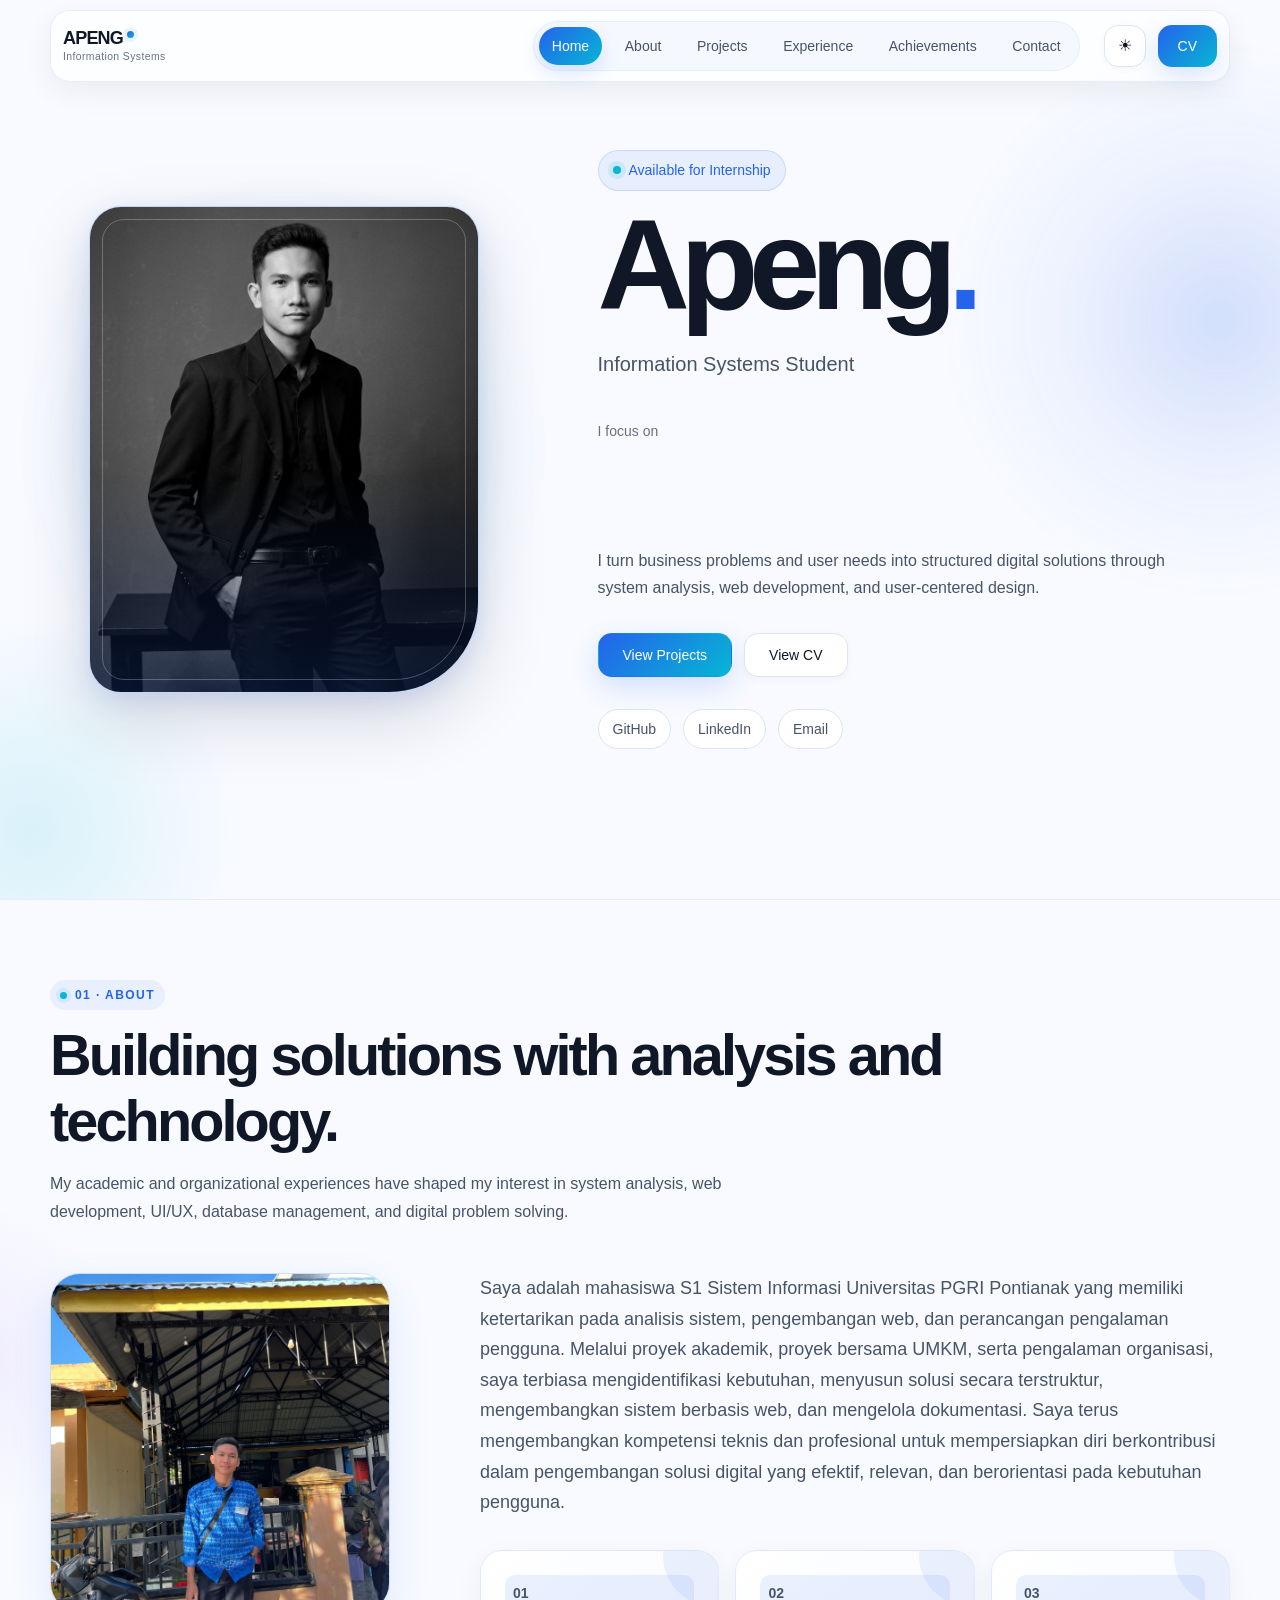
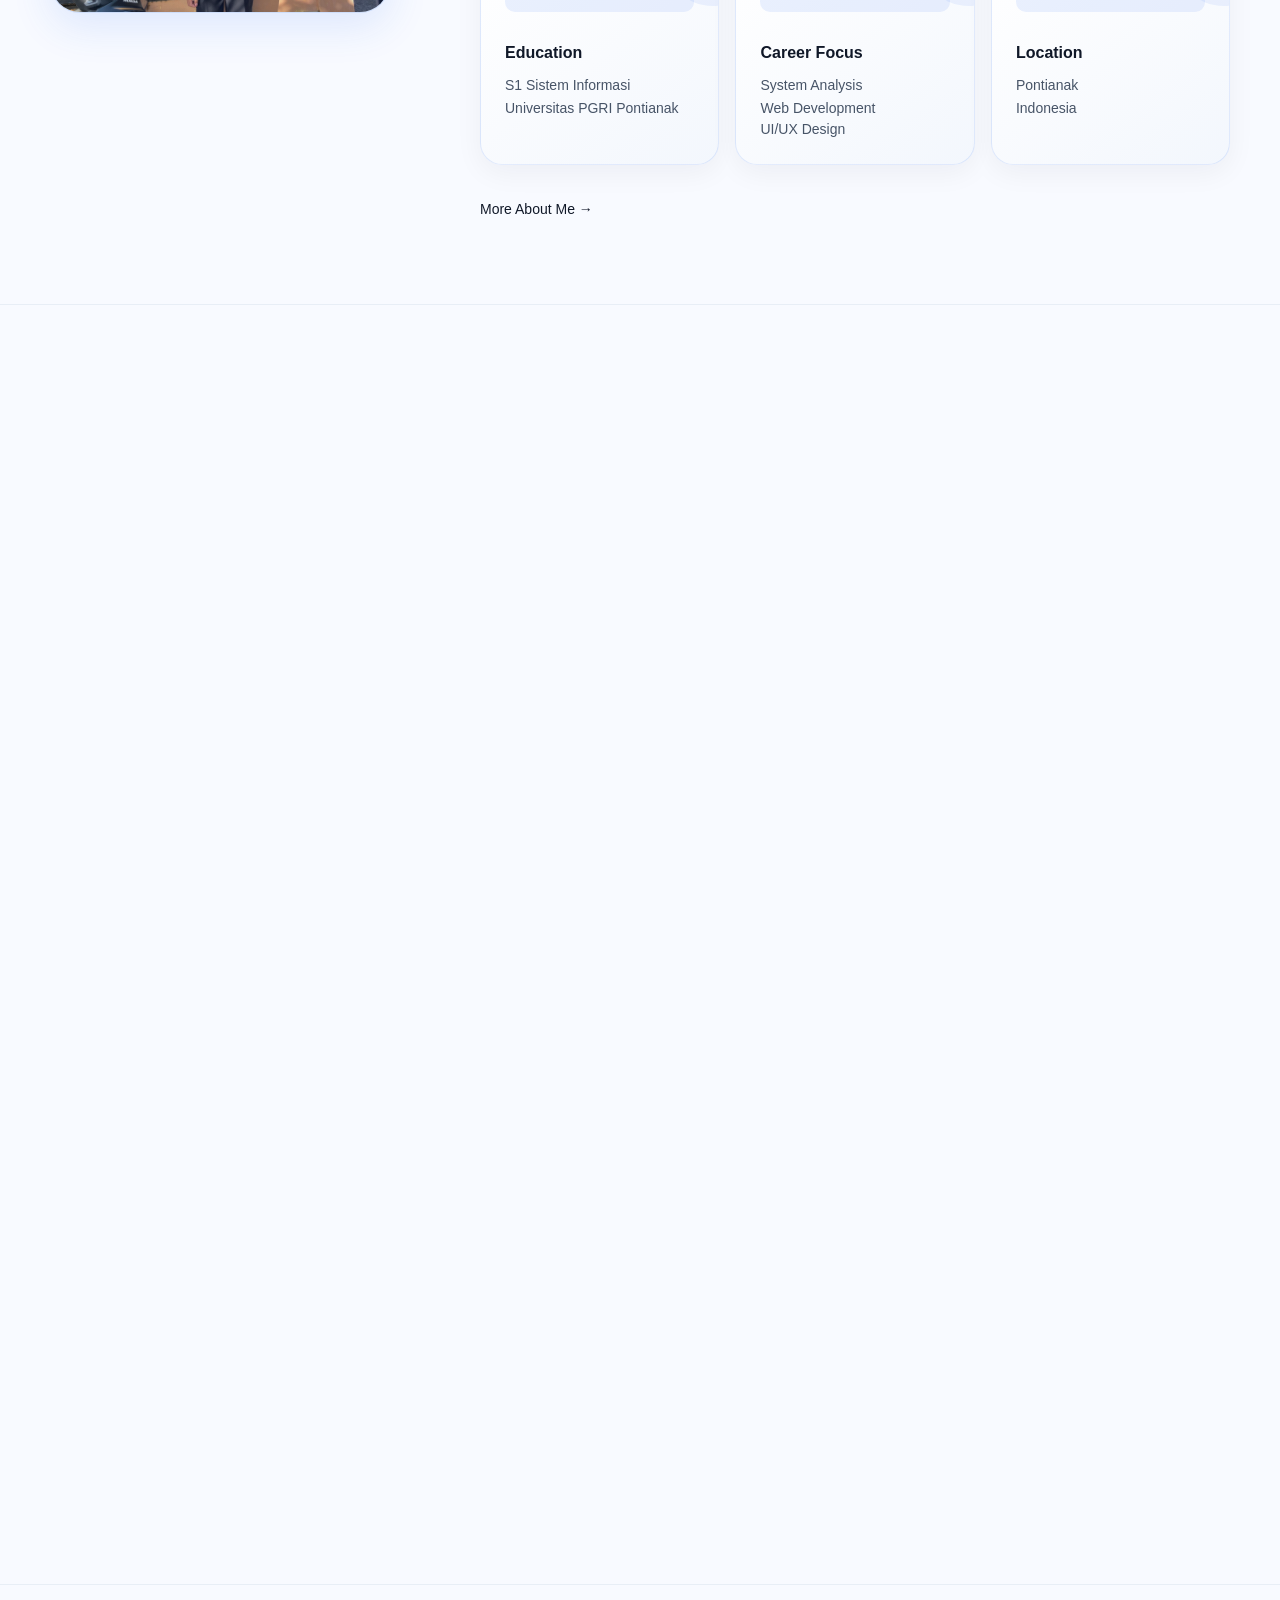
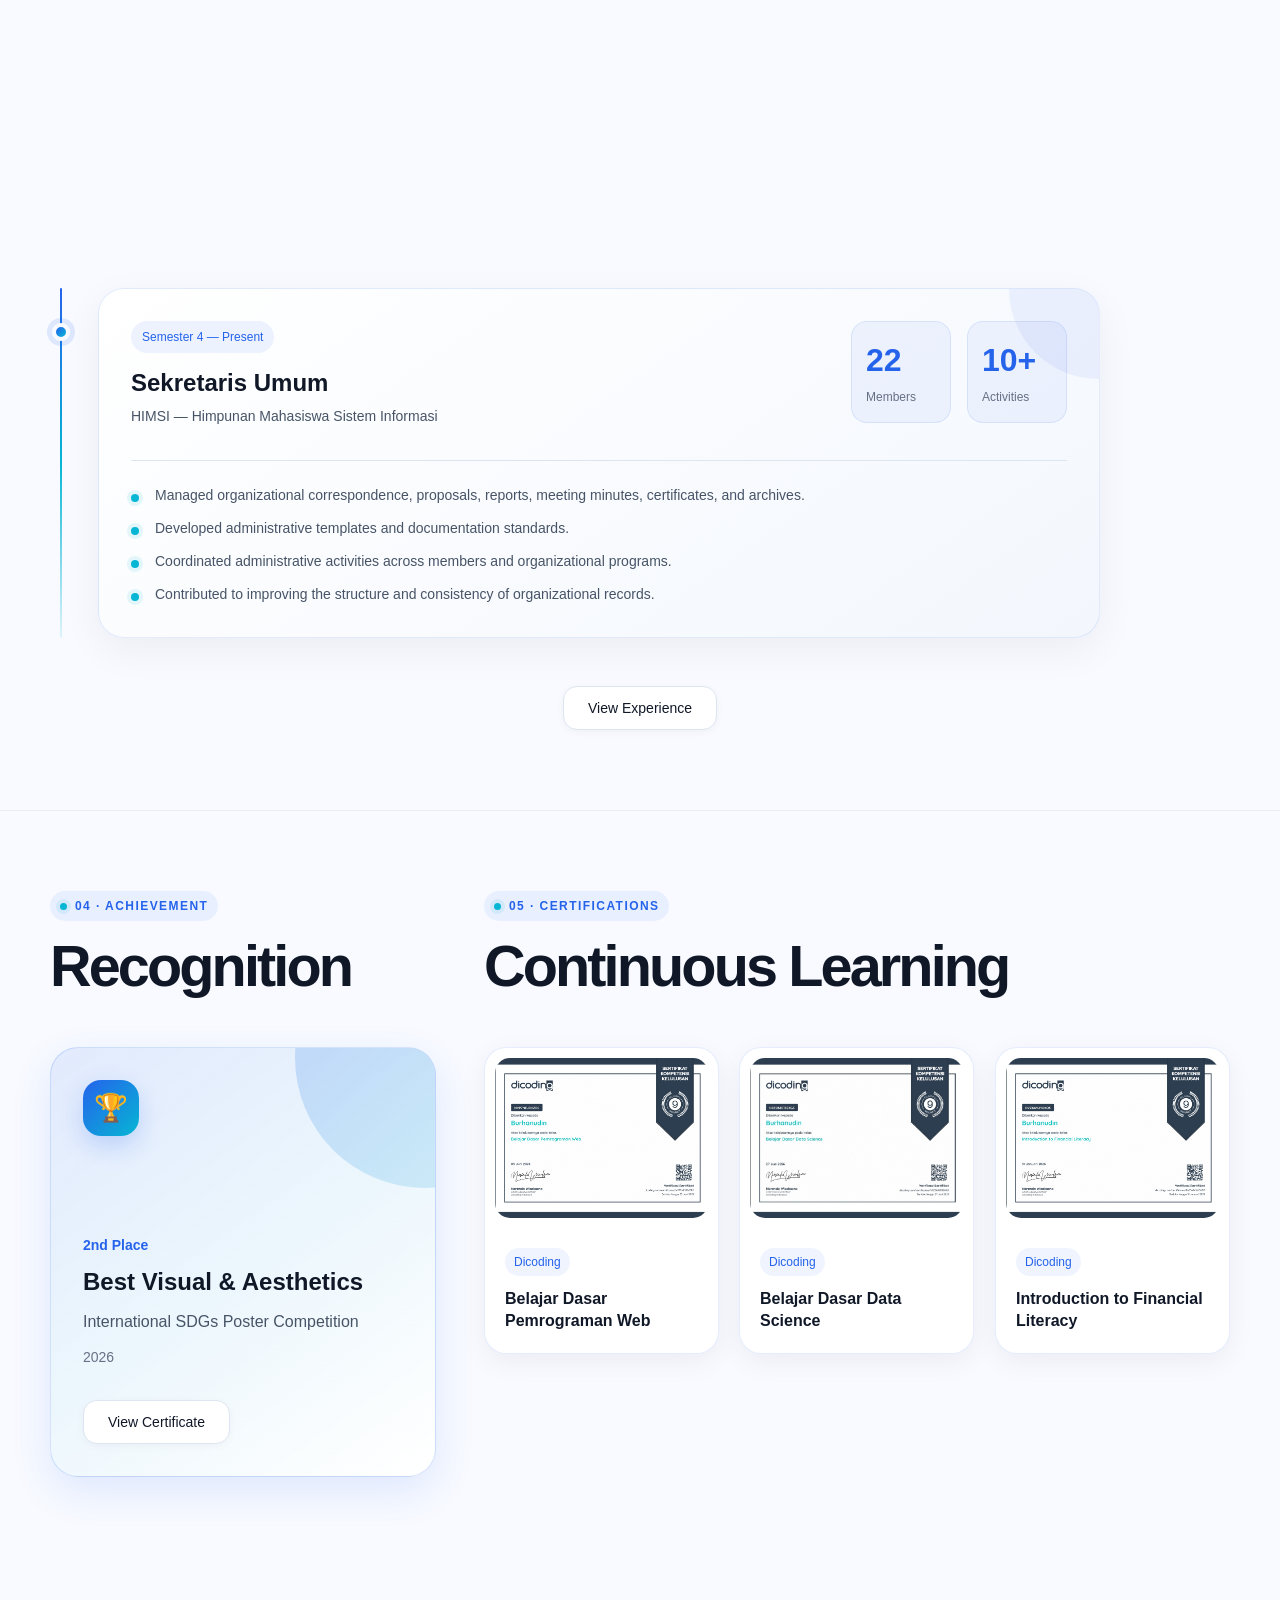
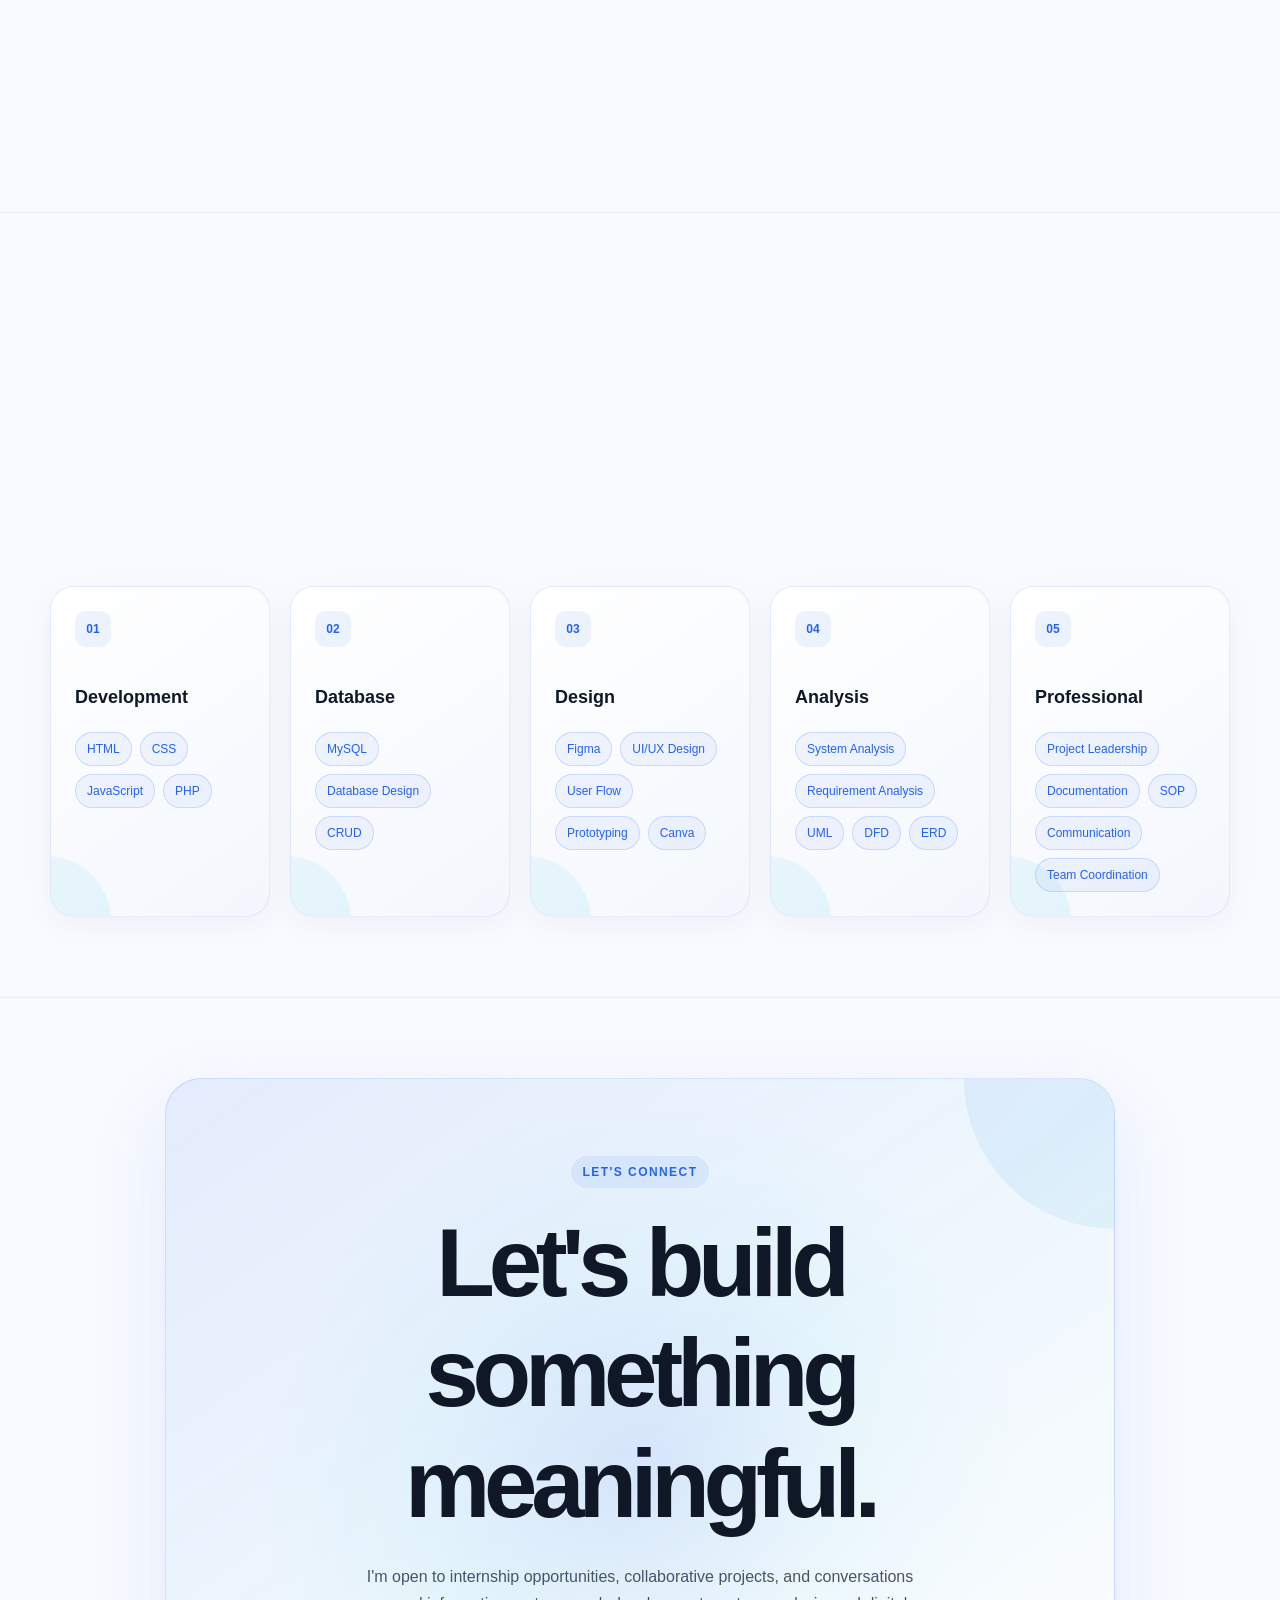
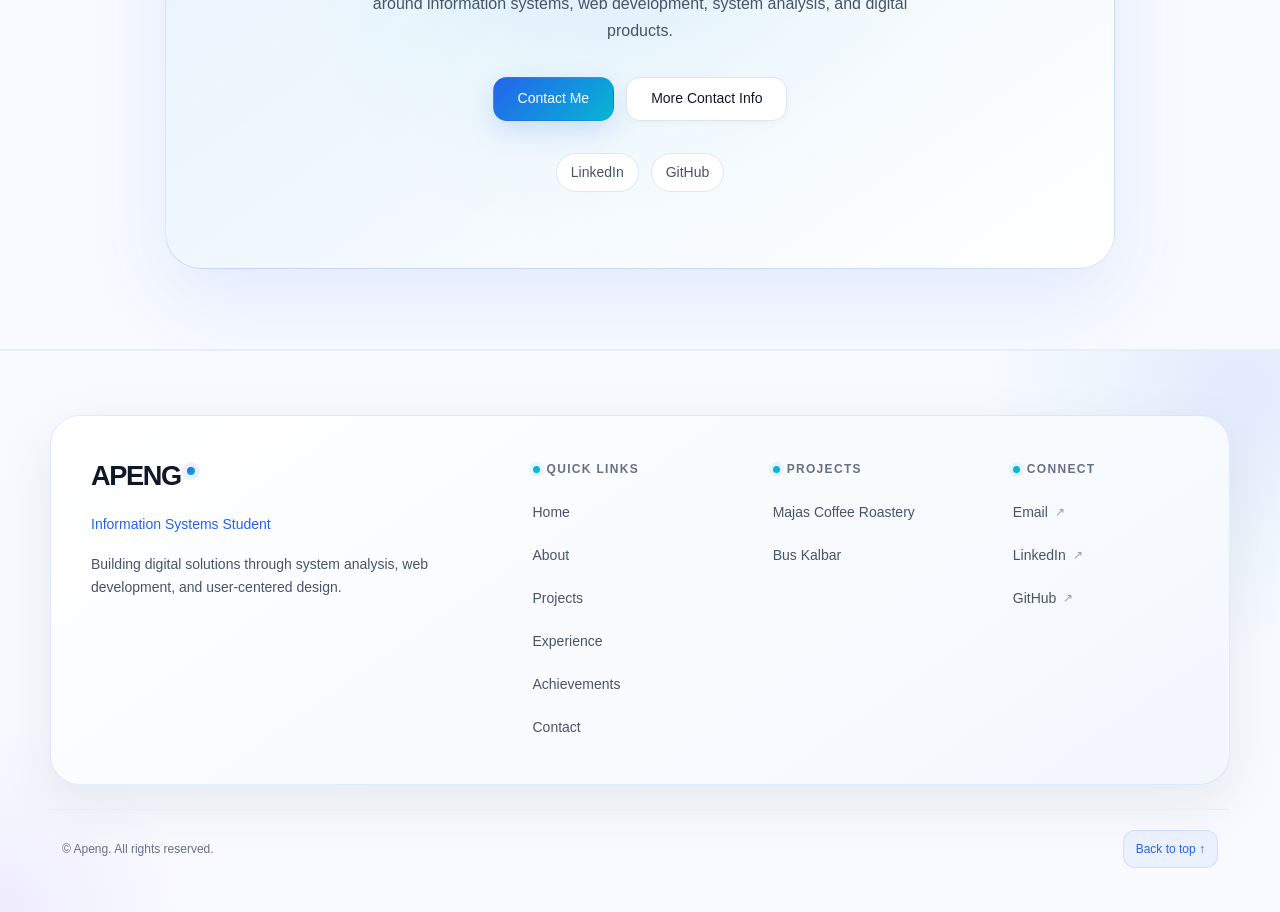
==== commit 695e2fd5: "Update index.html" ====
--- a/index.html
+++ b/index.html
@@ -986,99 +986,99 @@
                             </article>
 
                             <!-- =========================================================
-                                 CERTIFICATE — JAVASCRIPT
+                                CERTIFICATE — JAVASCRIPT
                             ========================================================= -->
-                            
+
                             <article class="certificate-card reveal">
-                            
+
                                 <button
                                     type="button"
                                     class="certificate-preview certificate-trigger"
-                                    data-certificate="assets/images/certifications/sertifikat-javascript.jpg"
+                                    data-certificate="assets/images/certifications/javascriift.jpg"
                                     data-title="Belajar Dasar Pemrograman JavaScript"
                                     data-provider="Dicoding Indonesia"
                                     aria-label="View certificate Belajar Dasar Pemrograman JavaScript"
                                 >
-                            
+
                                     <img
-                                        src="assets/images/certifications/sertifikat-javascript.jpg"
+                                        src="assets/images/certifications/javascriift.jpg"
                                         alt="Sertifikat Belajar Dasar Pemrograman JavaScript Dicoding"
                                         loading="lazy"
                                         draggable="false"
                                     >
-                            
+
                                     <span class="certificate-view">
                                         View
                                     </span>
-                            
+
                                 </button>
-                            
-                            
+
+
                                 <div class="certificate-info">
-                            
+
                                     <span class="certificate-provider">
                                         Dicoding
                                     </span>
-                            
+
                                     <h3>
                                         Belajar Dasar Pemrograman JavaScript
                                     </h3>
-                            
+
                                     <p class="certificate-date">
                                         September 2026
                                     </p>
-                            
+
                                 </div>
-                            
+
                             </article>
-                            
-                            
-                            
+
+
+
                             <!-- =========================================================
-                                 CERTIFICATE — SQL
+                                CERTIFICATE — SQL
                             ========================================================= -->
-                            
+
                             <article class="certificate-card reveal">
-                            
+
                                 <button
                                     type="button"
                                     class="certificate-preview certificate-trigger"
-                                    data-certificate="assets/images/certifications/sertifikat-sql.jpg"
+                                    data-certificate="assets/images/certifications/datascient.jpg"
                                     data-title="Belajar Dasar Structured Query Language (SQL)"
                                     data-provider="Dicoding Indonesia"
                                     aria-label="View certificate Belajar Dasar Structured Query Language SQL"
                                 >
-                            
+
                                     <img
-                                        src="assets/images/certifications/sertifikat-sql.jpg"
+                                        src="assets/images/certifications/datascient.jpg"
                                         alt="Sertifikat Belajar Dasar Structured Query Language SQL Dicoding"
                                         loading="lazy"
                                         draggable="false"
                                     >
-                            
+
                                     <span class="certificate-view">
                                         View
                                     </span>
-                            
+
                                 </button>
-                            
-                            
+
+
                                 <div class="certificate-info">
-                            
+
                                     <span class="certificate-provider">
                                         Dicoding
                                     </span>
-                            
+
                                     <h3>
                                         Belajar Dasar Structured Query Language (SQL)
                                     </h3>
-                            
+
                                     <p class="certificate-date">
                                         September 2026
                                     </p>
-                            
+
                                 </div>
-                            
+
                             </article>
 
                         </div>
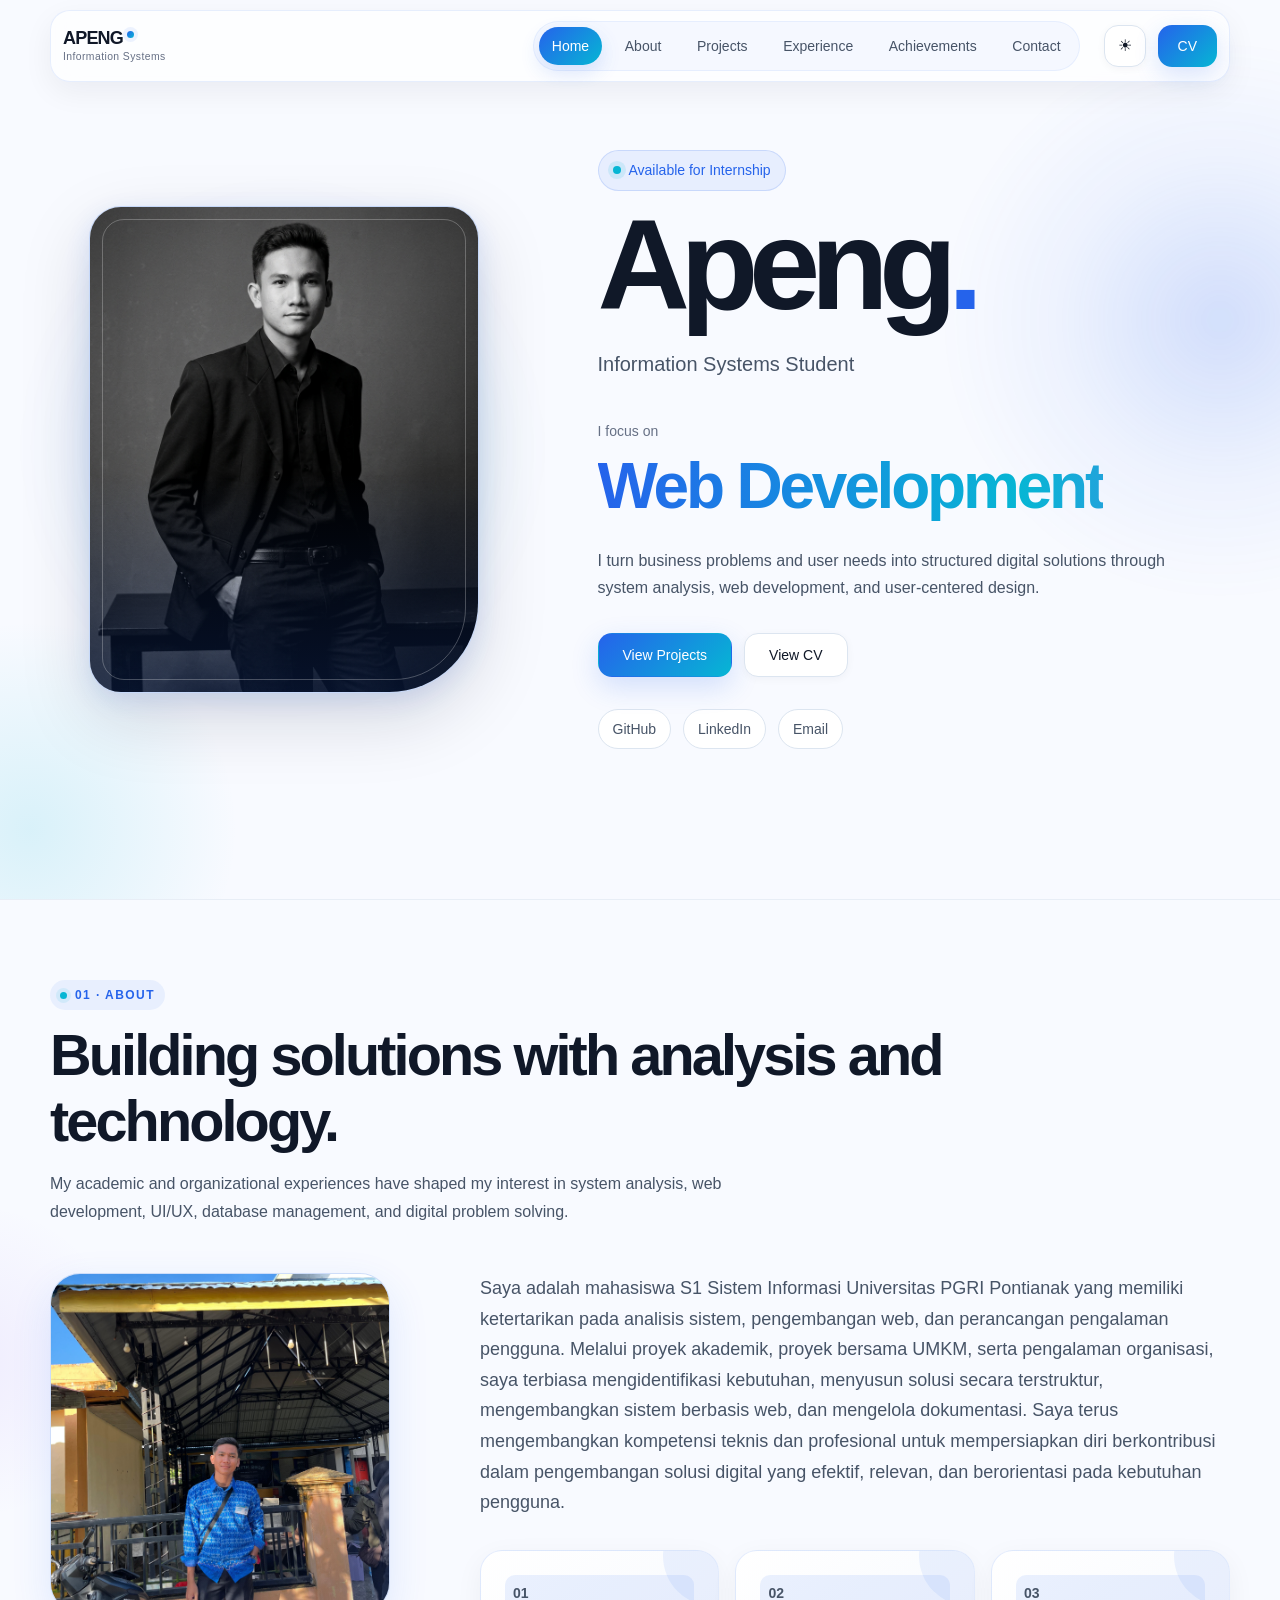
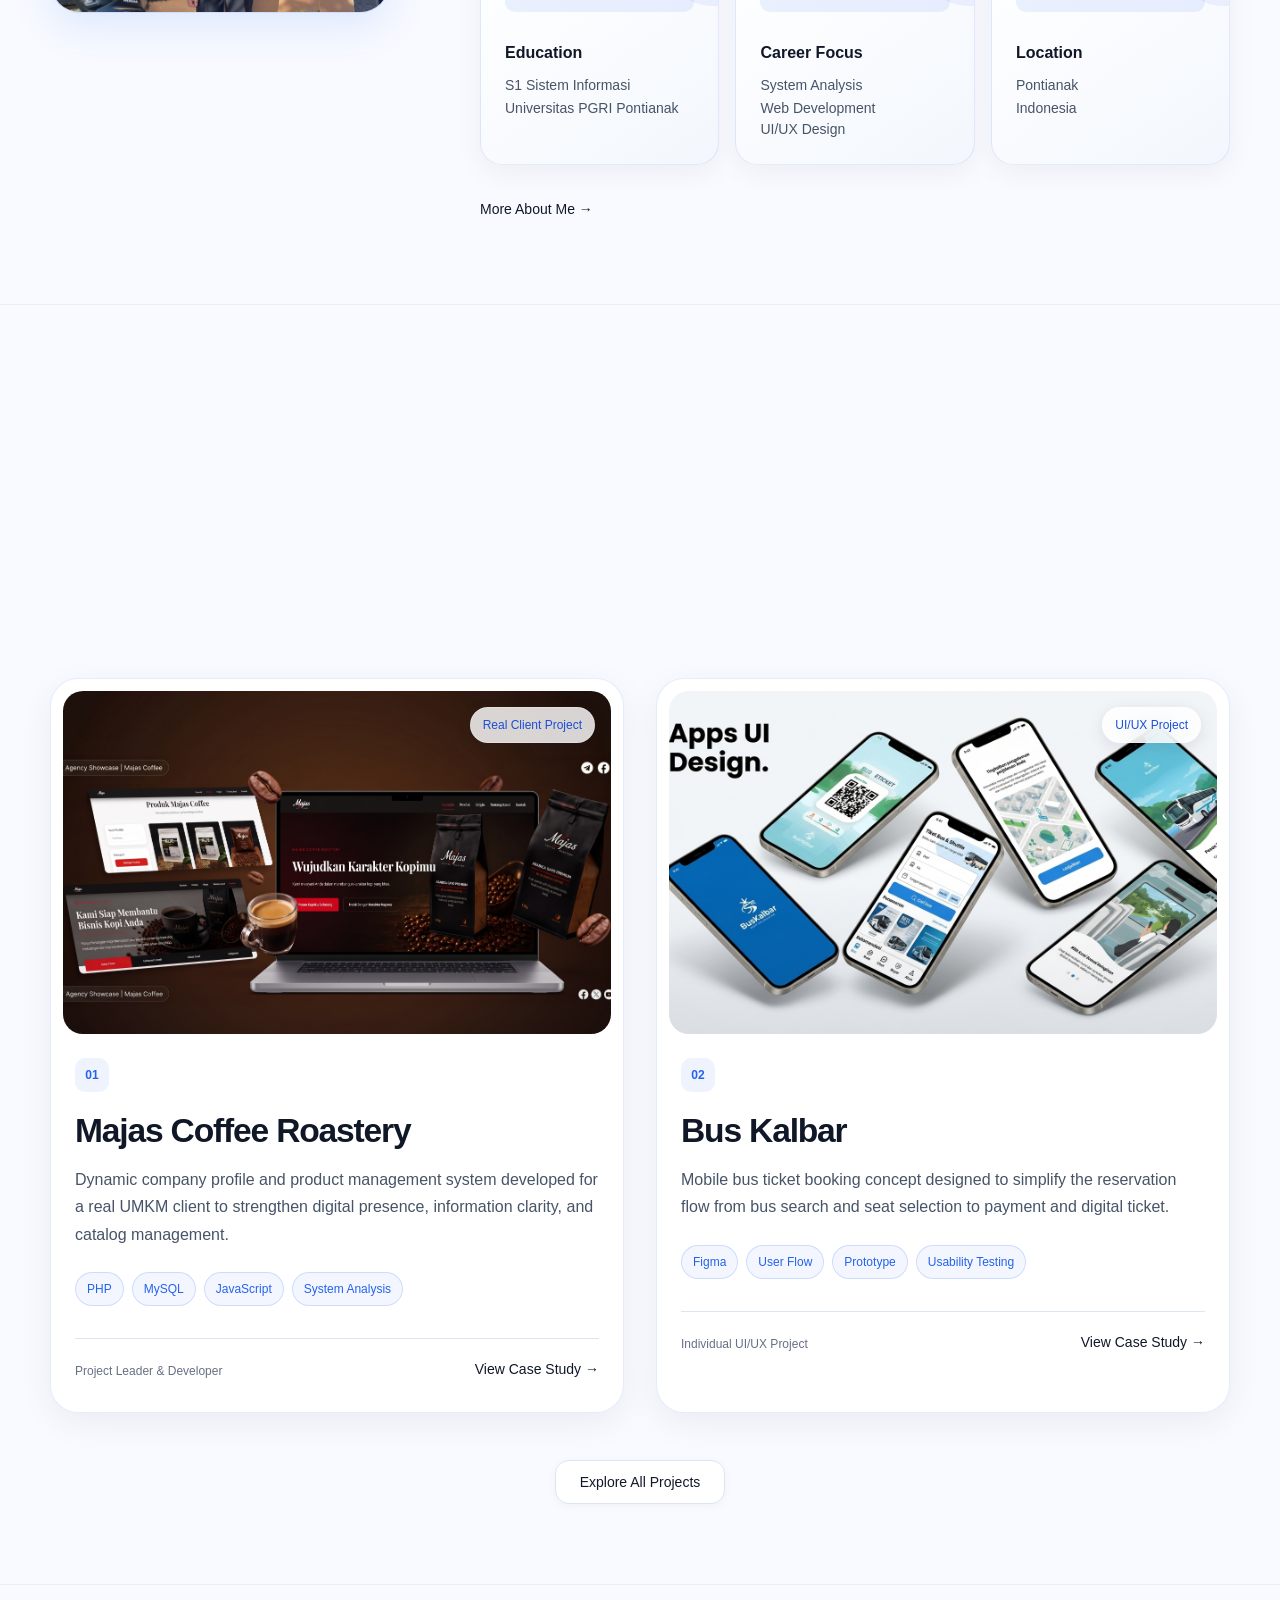
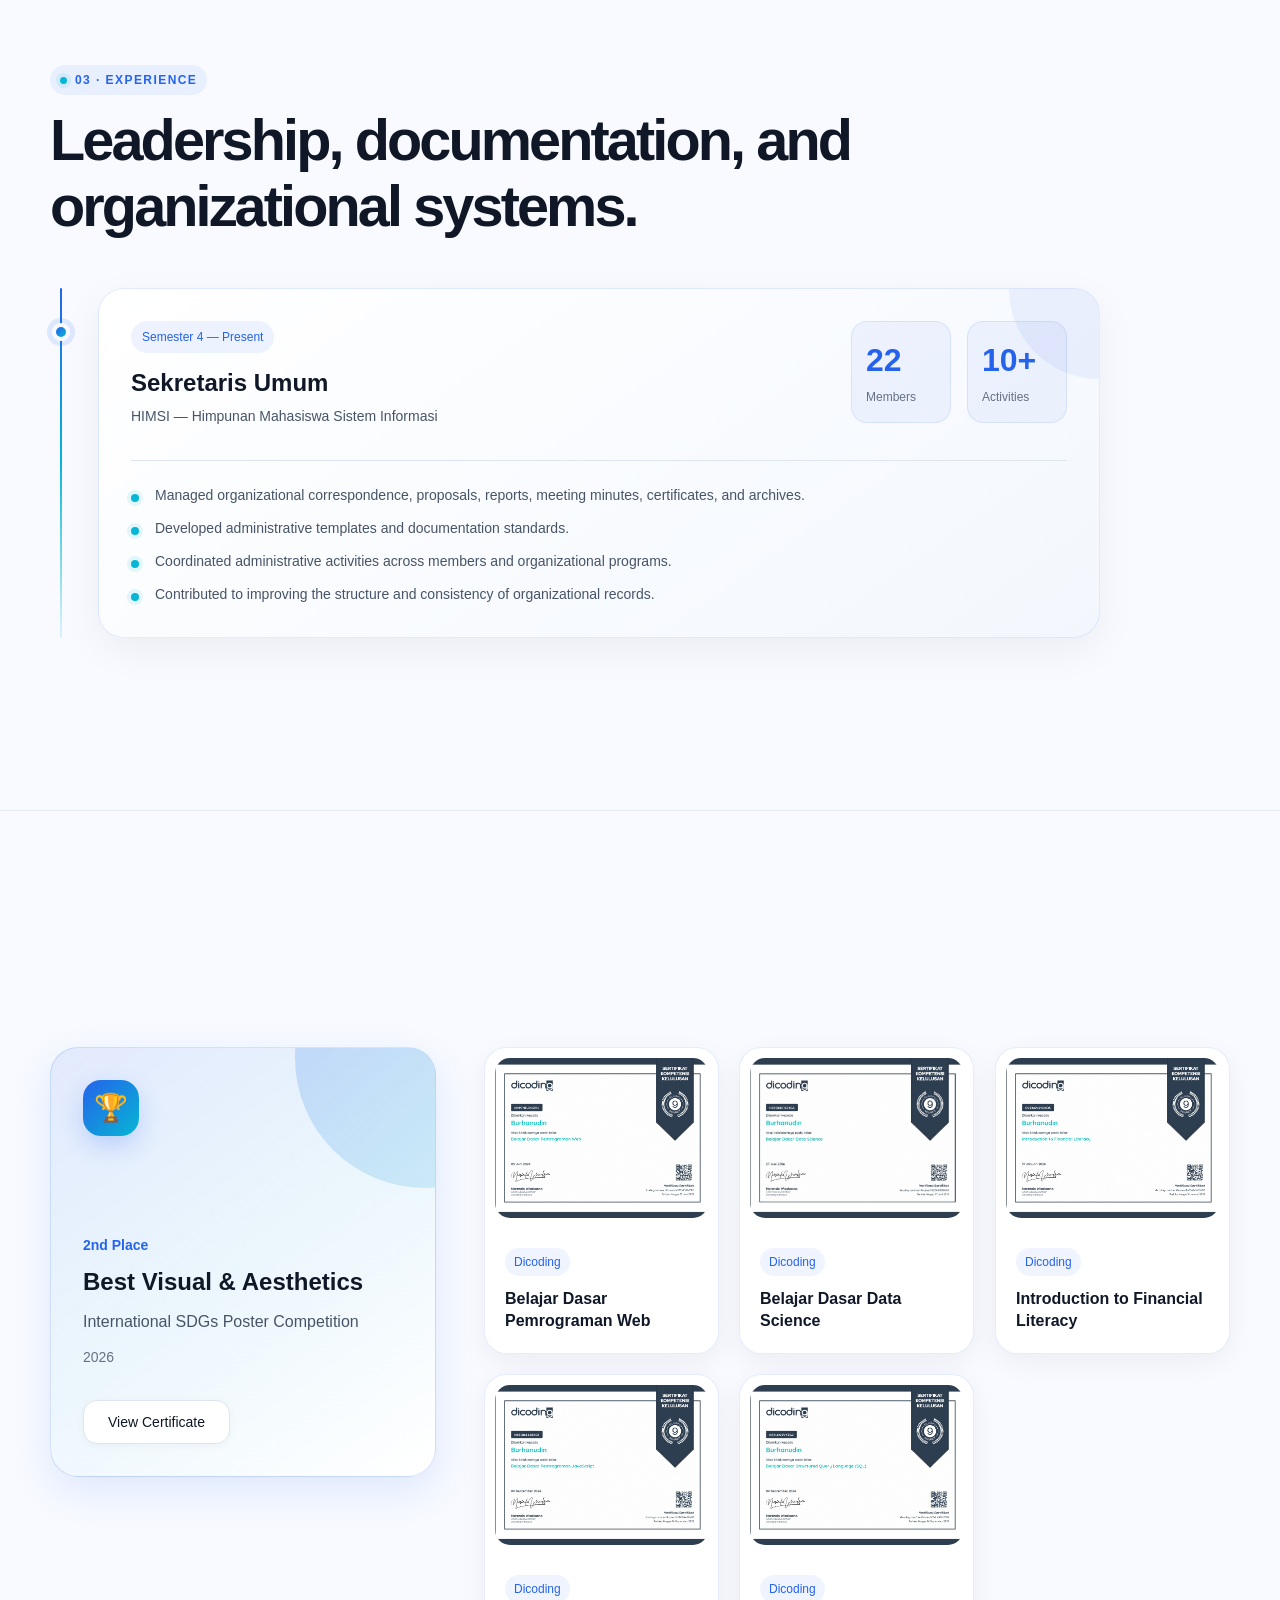
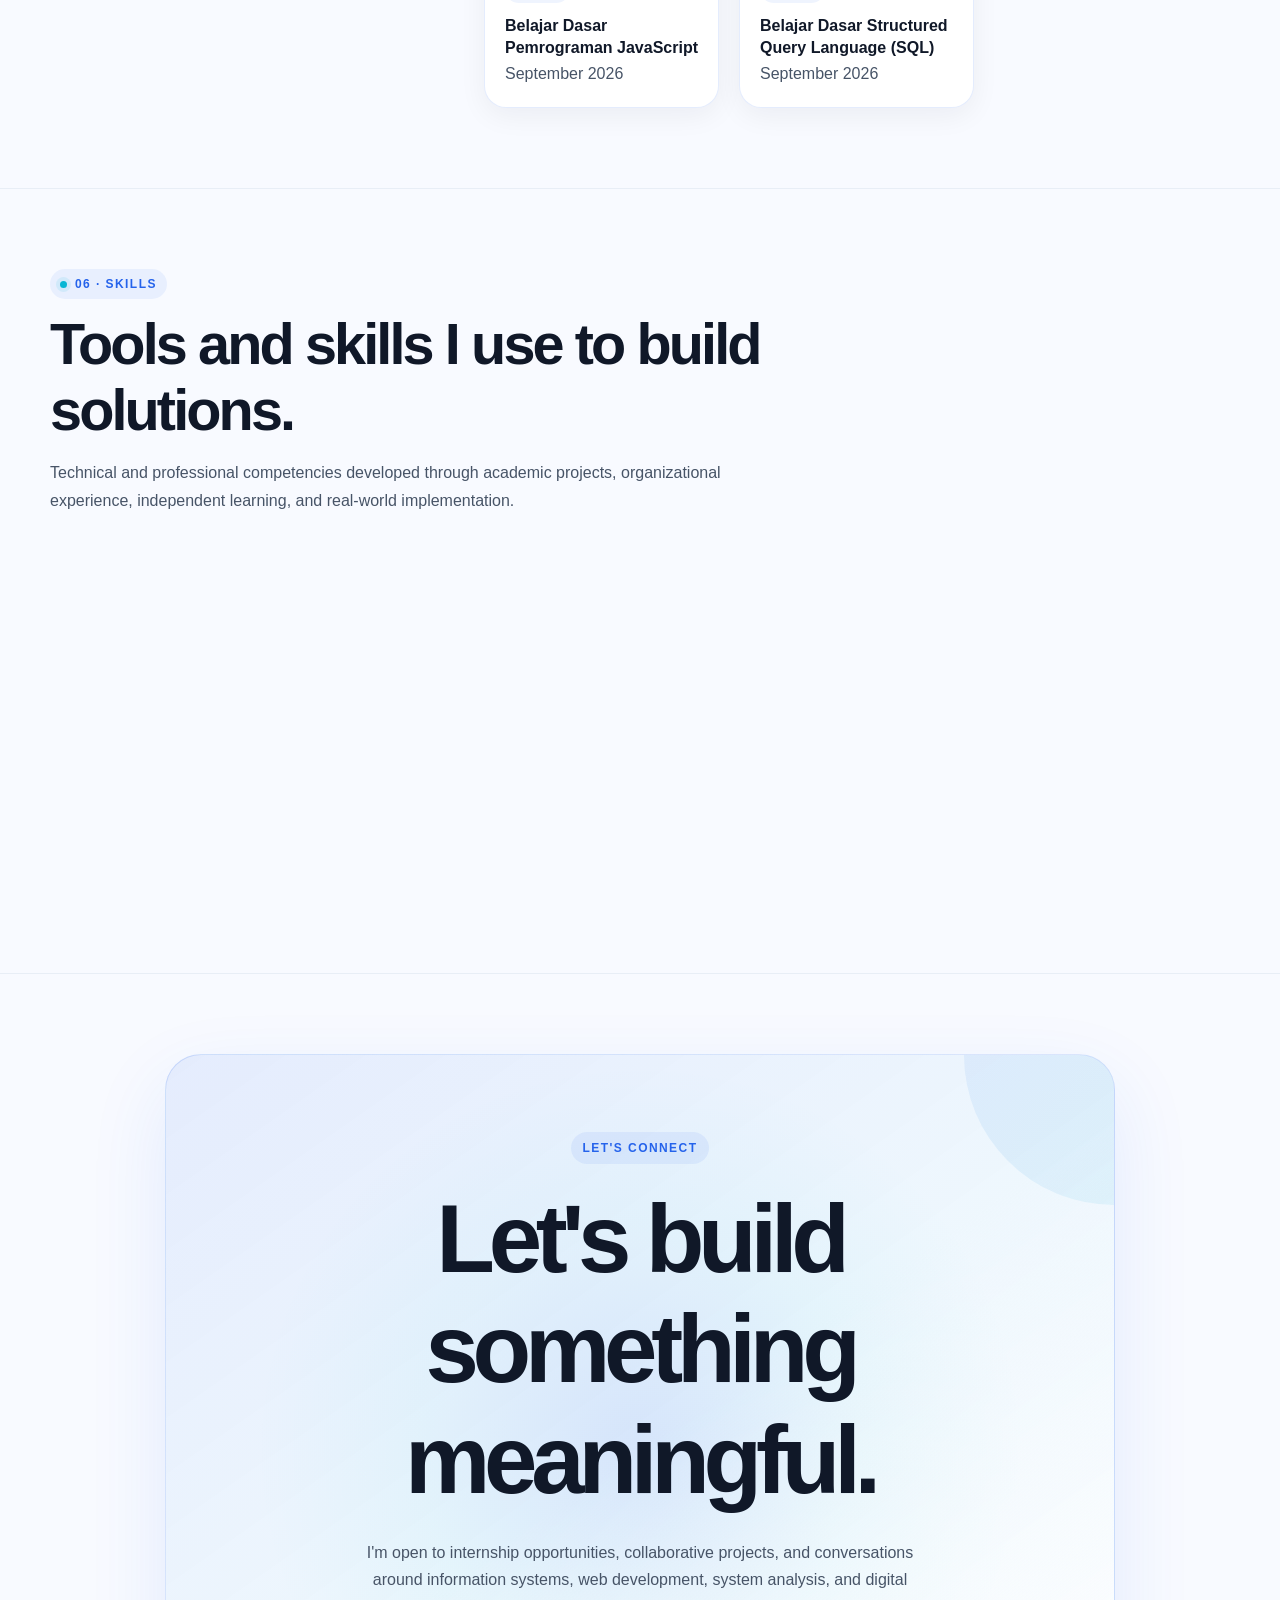
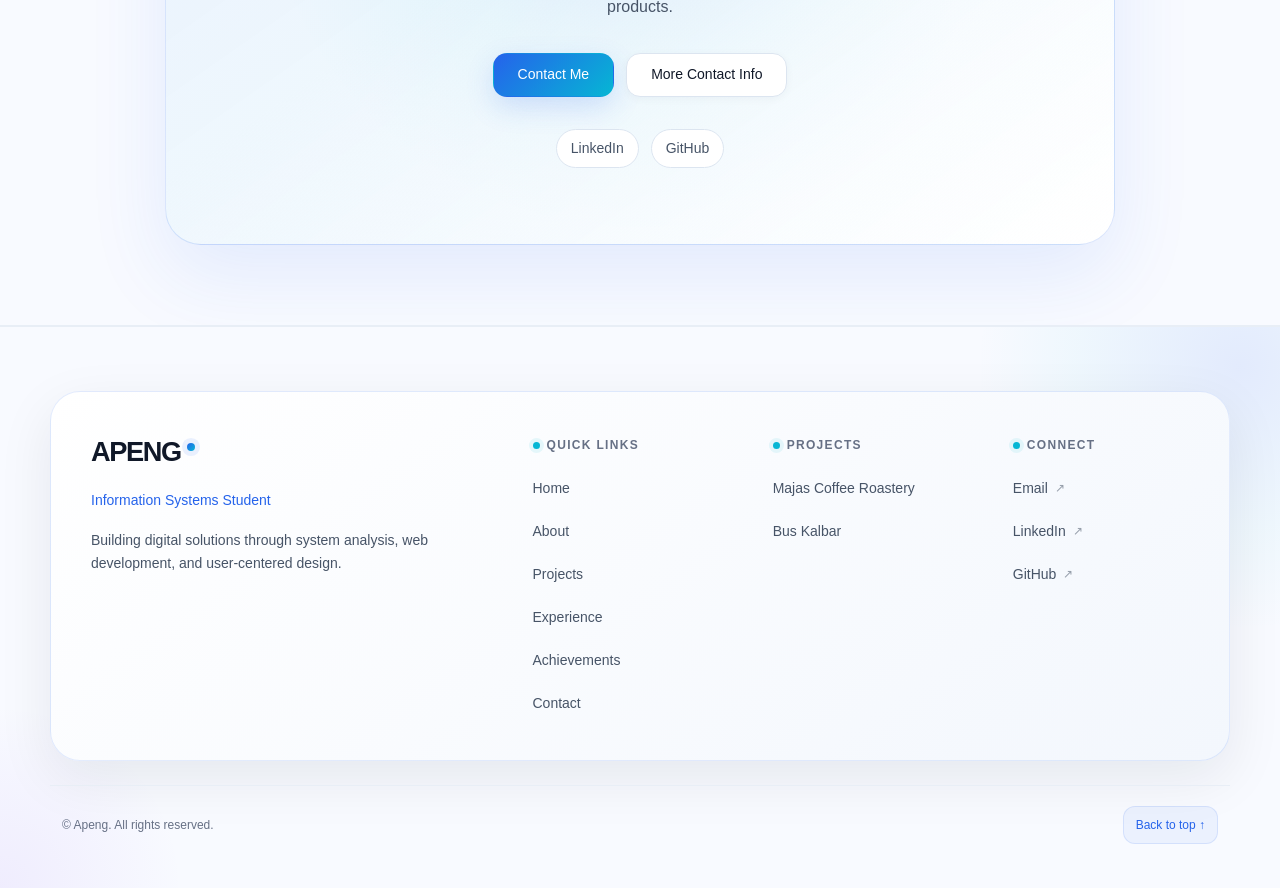
==== commit 0306220c: "Update index.html" ====
--- a/index.html
+++ b/index.html
@@ -1007,10 +1007,6 @@
                                         draggable="false"
                                     >
 
-                                    <span class="certificate-view">
-                                        View
-                                    </span>
-
                                 </button>
 
 
@@ -1055,10 +1051,6 @@
                                         loading="lazy"
                                         draggable="false"
                                     >
-
-                                    <span class="certificate-view">
-                                        View
-                                    </span>
 
                                 </button>
 
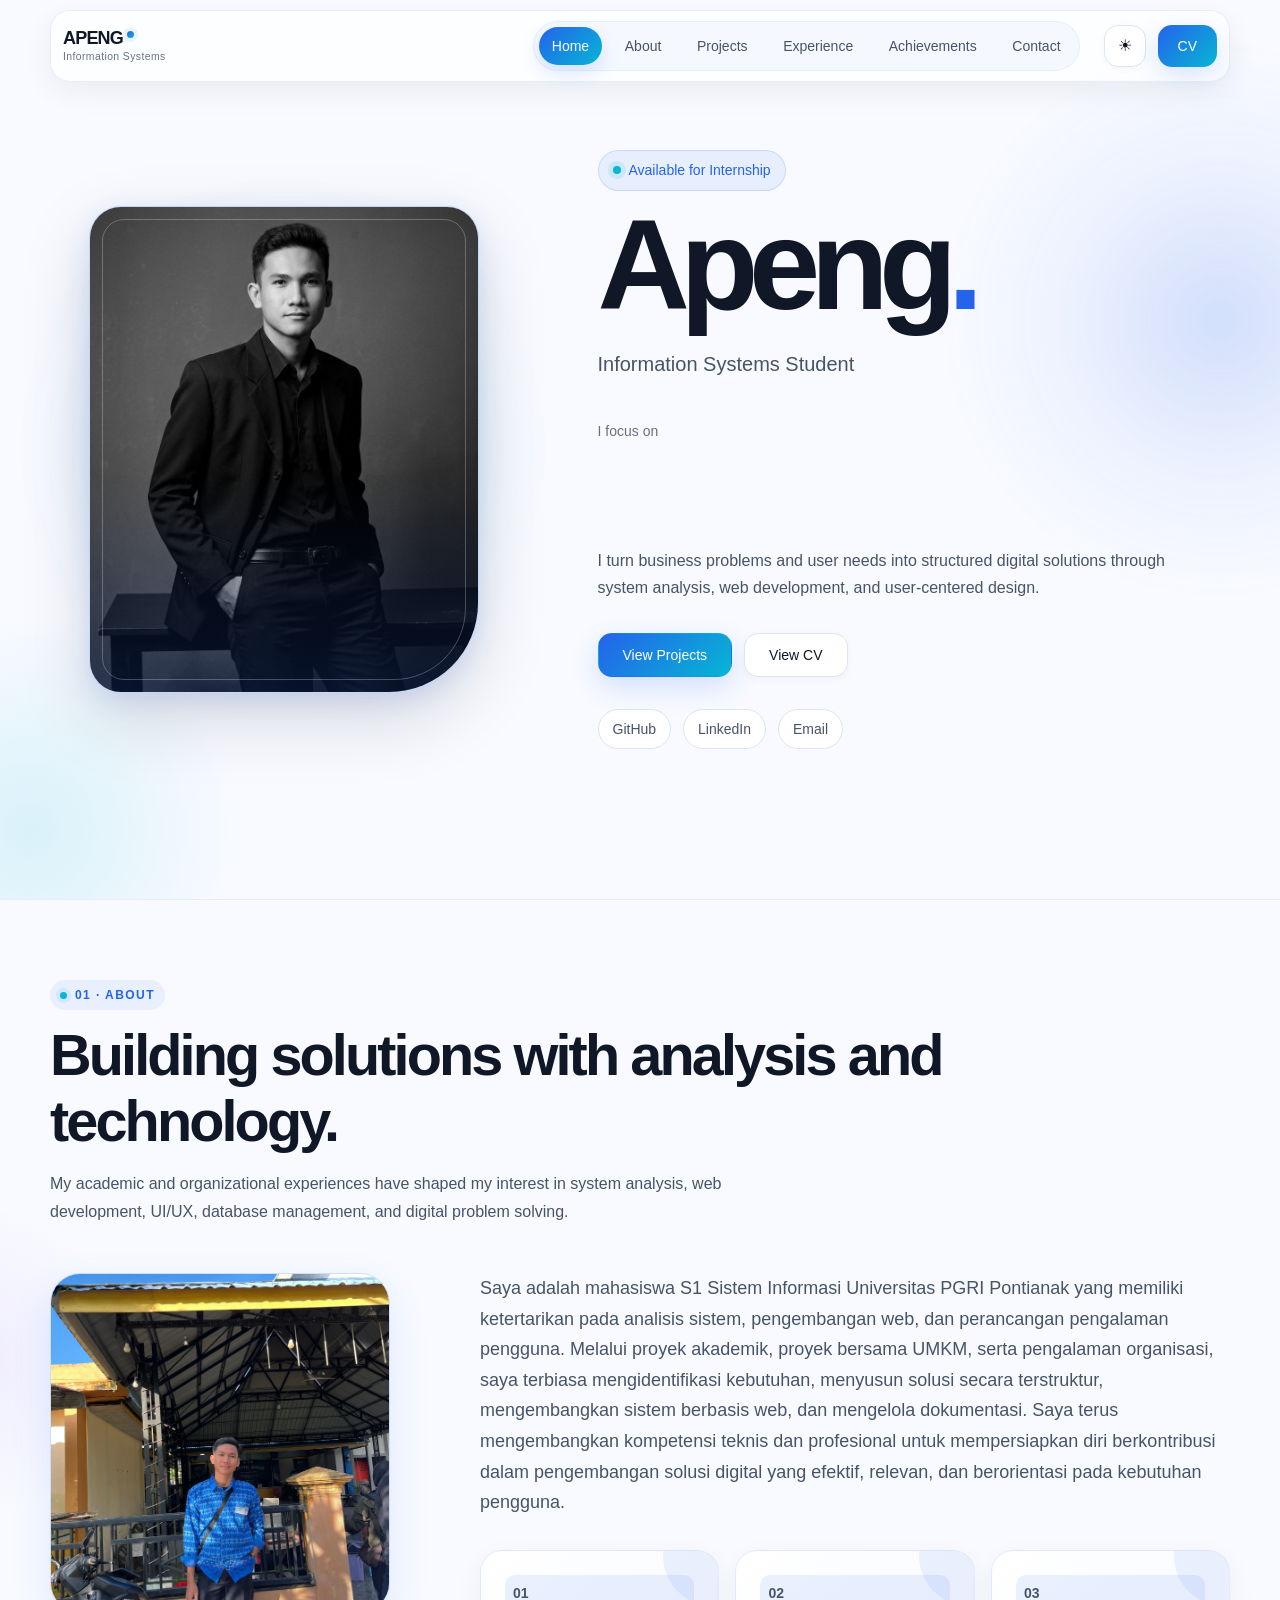
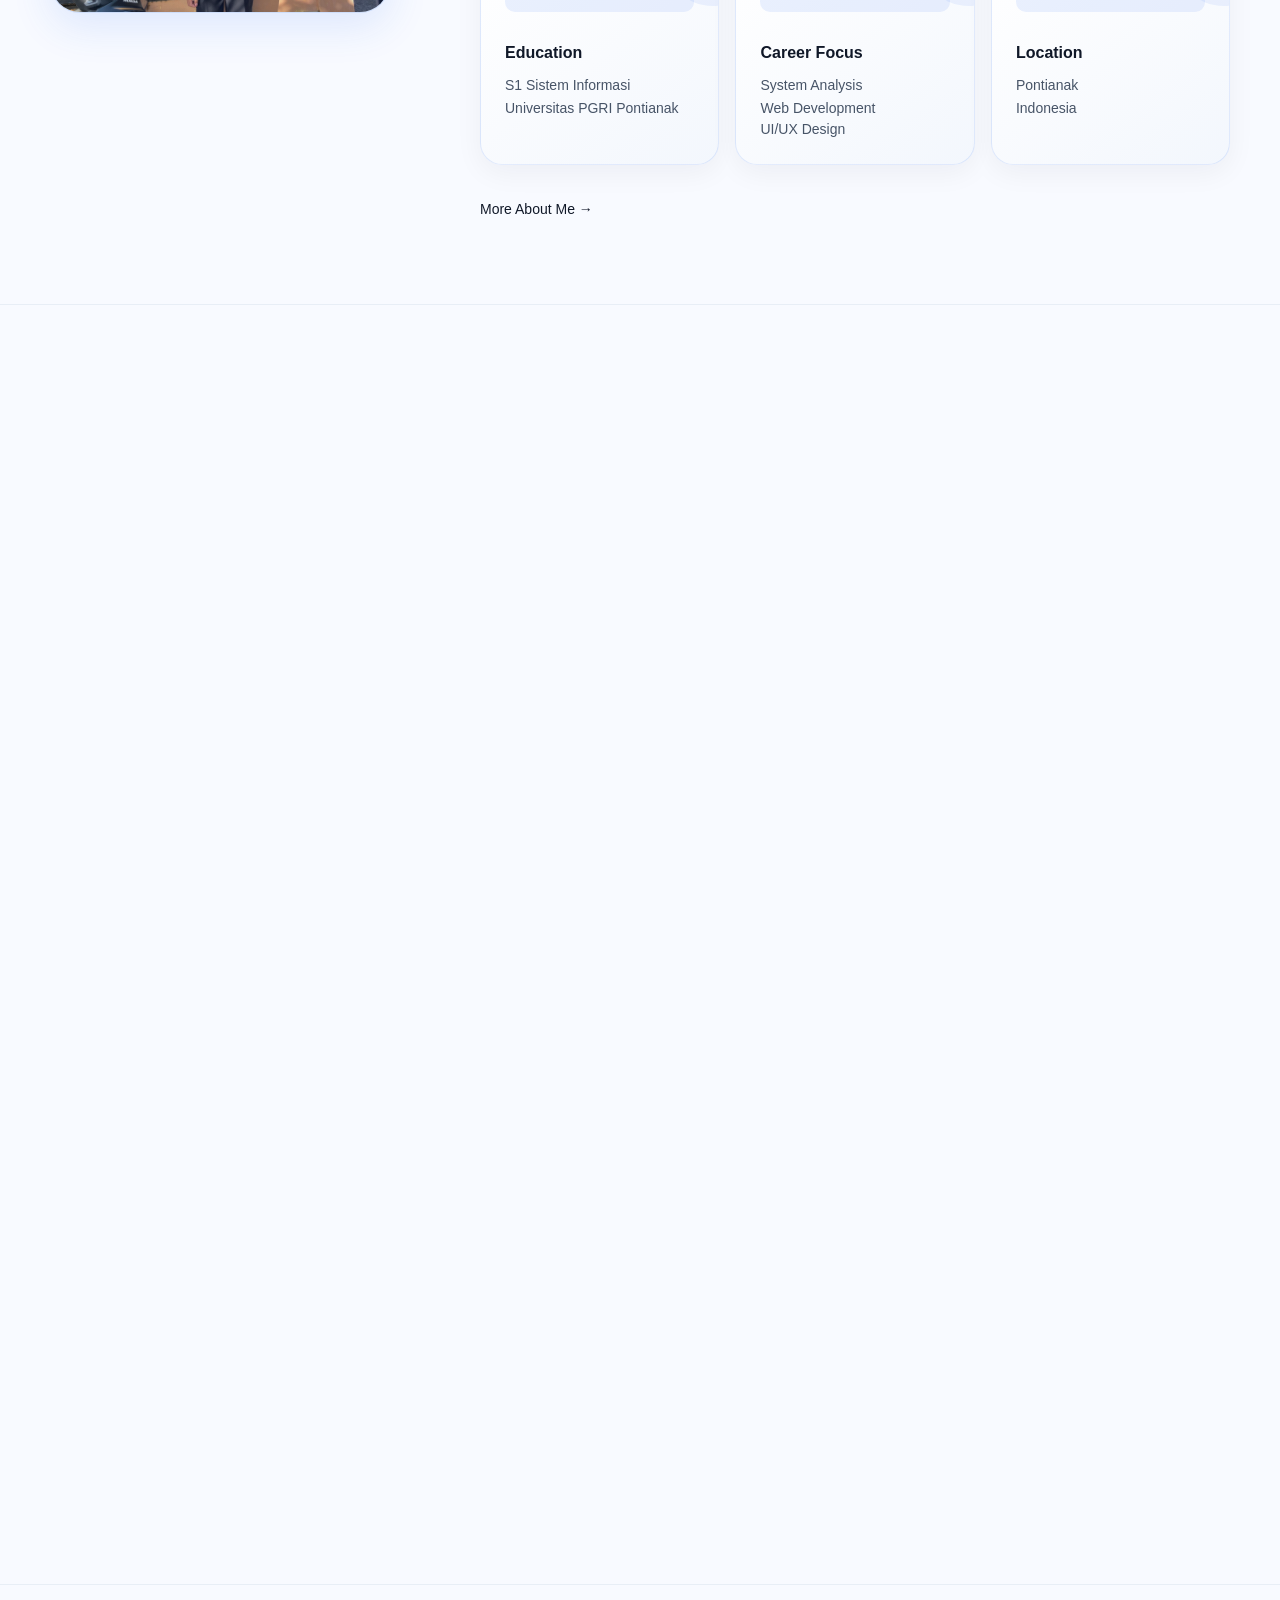
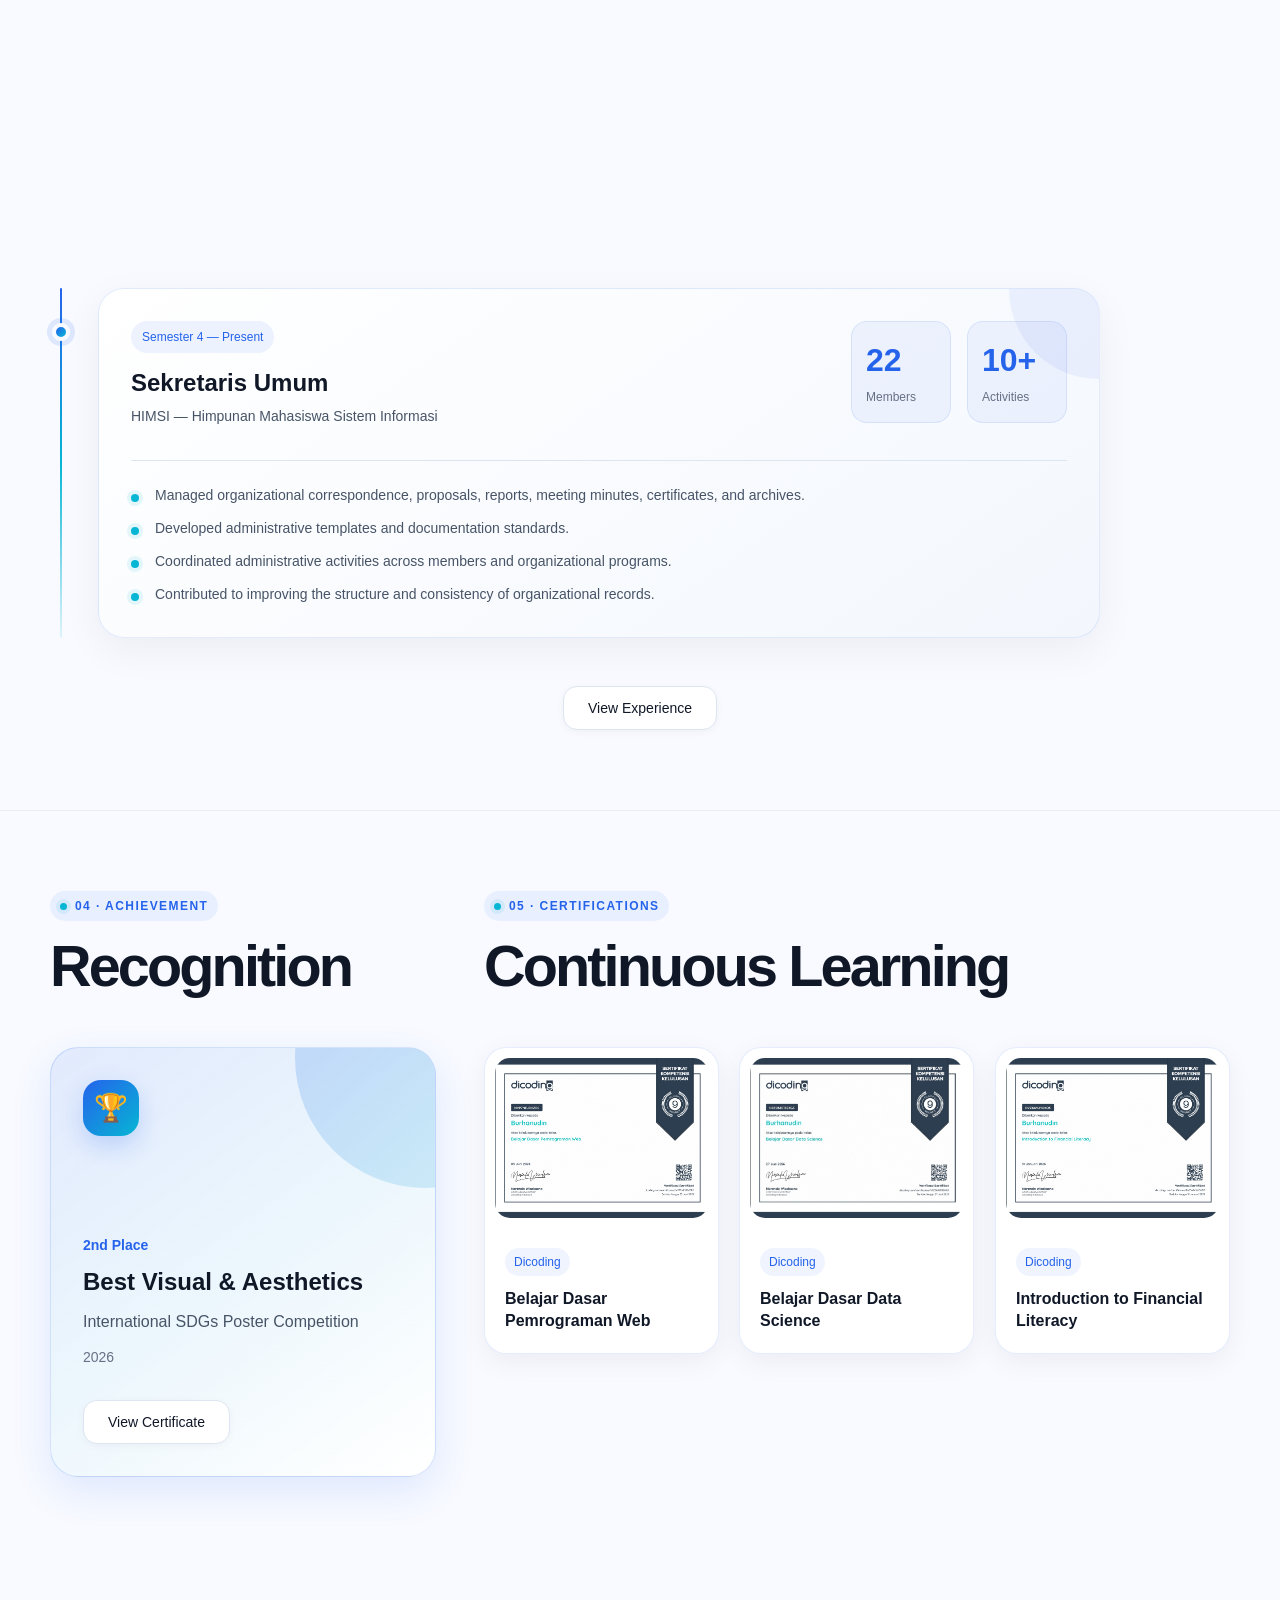
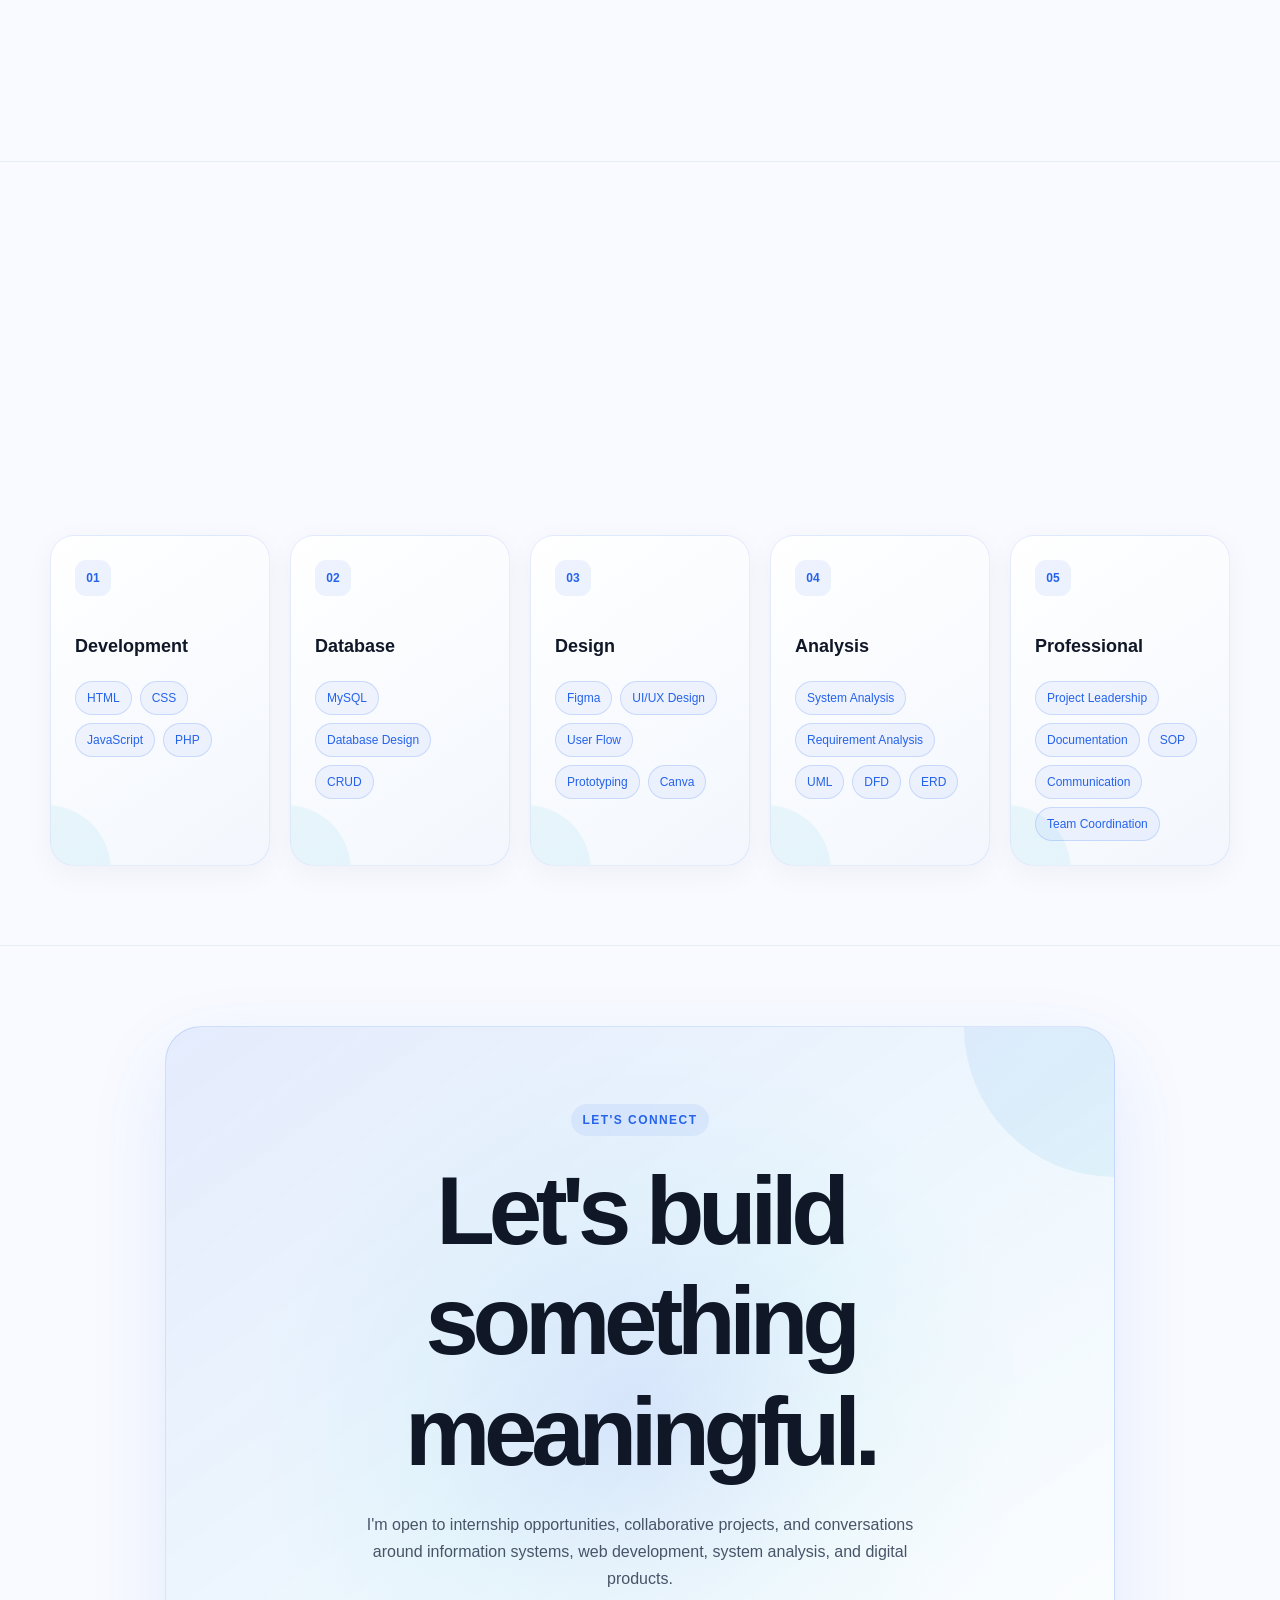
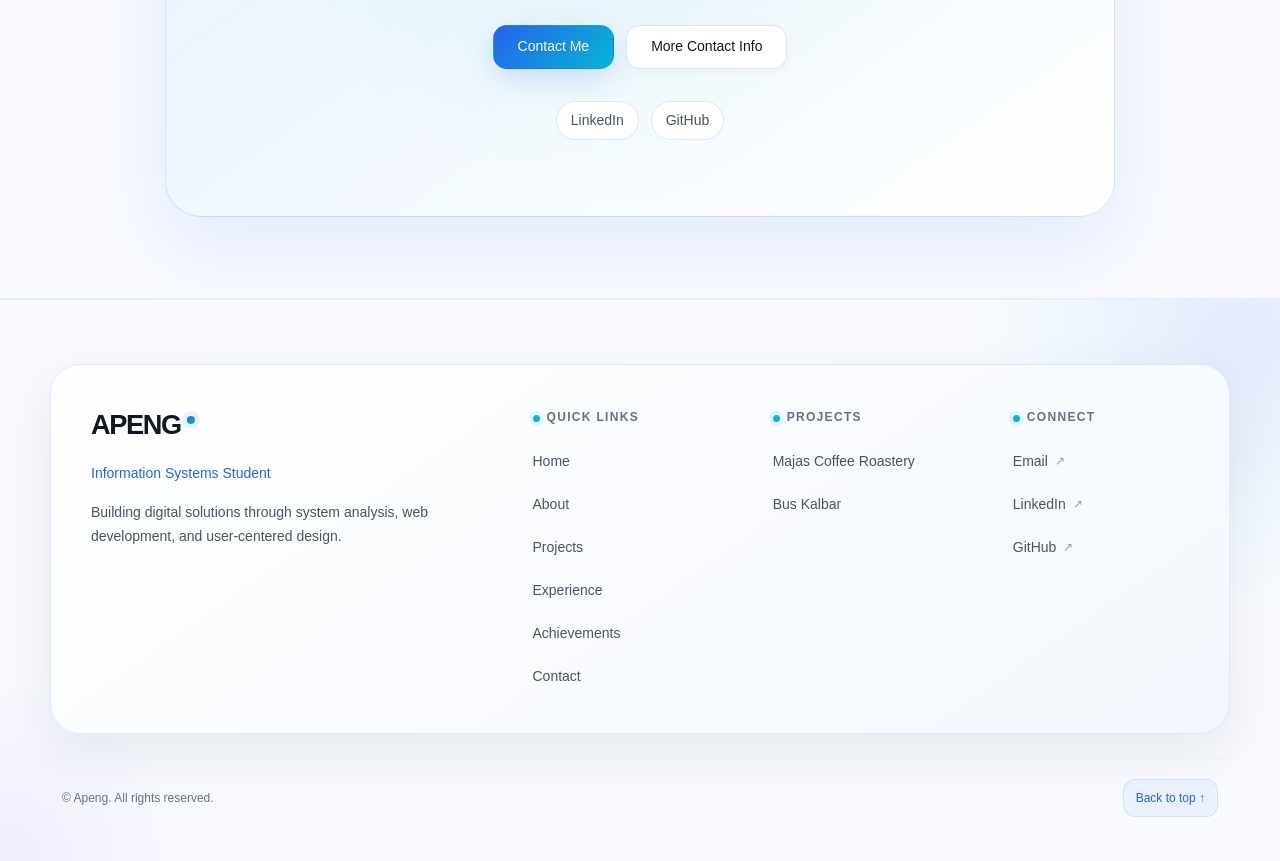
==== commit 60c56329: "Update index.html" ====
--- a/index.html
+++ b/index.html
@@ -1020,10 +1020,6 @@
                                         Belajar Dasar Pemrograman JavaScript
                                     </h3>
 
-                                    <p class="certificate-date">
-                                        September 2026
-                                    </p>
-
                                 </div>
 
                             </article>
@@ -1064,10 +1060,6 @@
                                     <h3>
                                         Belajar Dasar Structured Query Language (SQL)
                                     </h3>
-
-                                    <p class="certificate-date">
-                                        September 2026
-                                    </p>
 
                                 </div>
 
